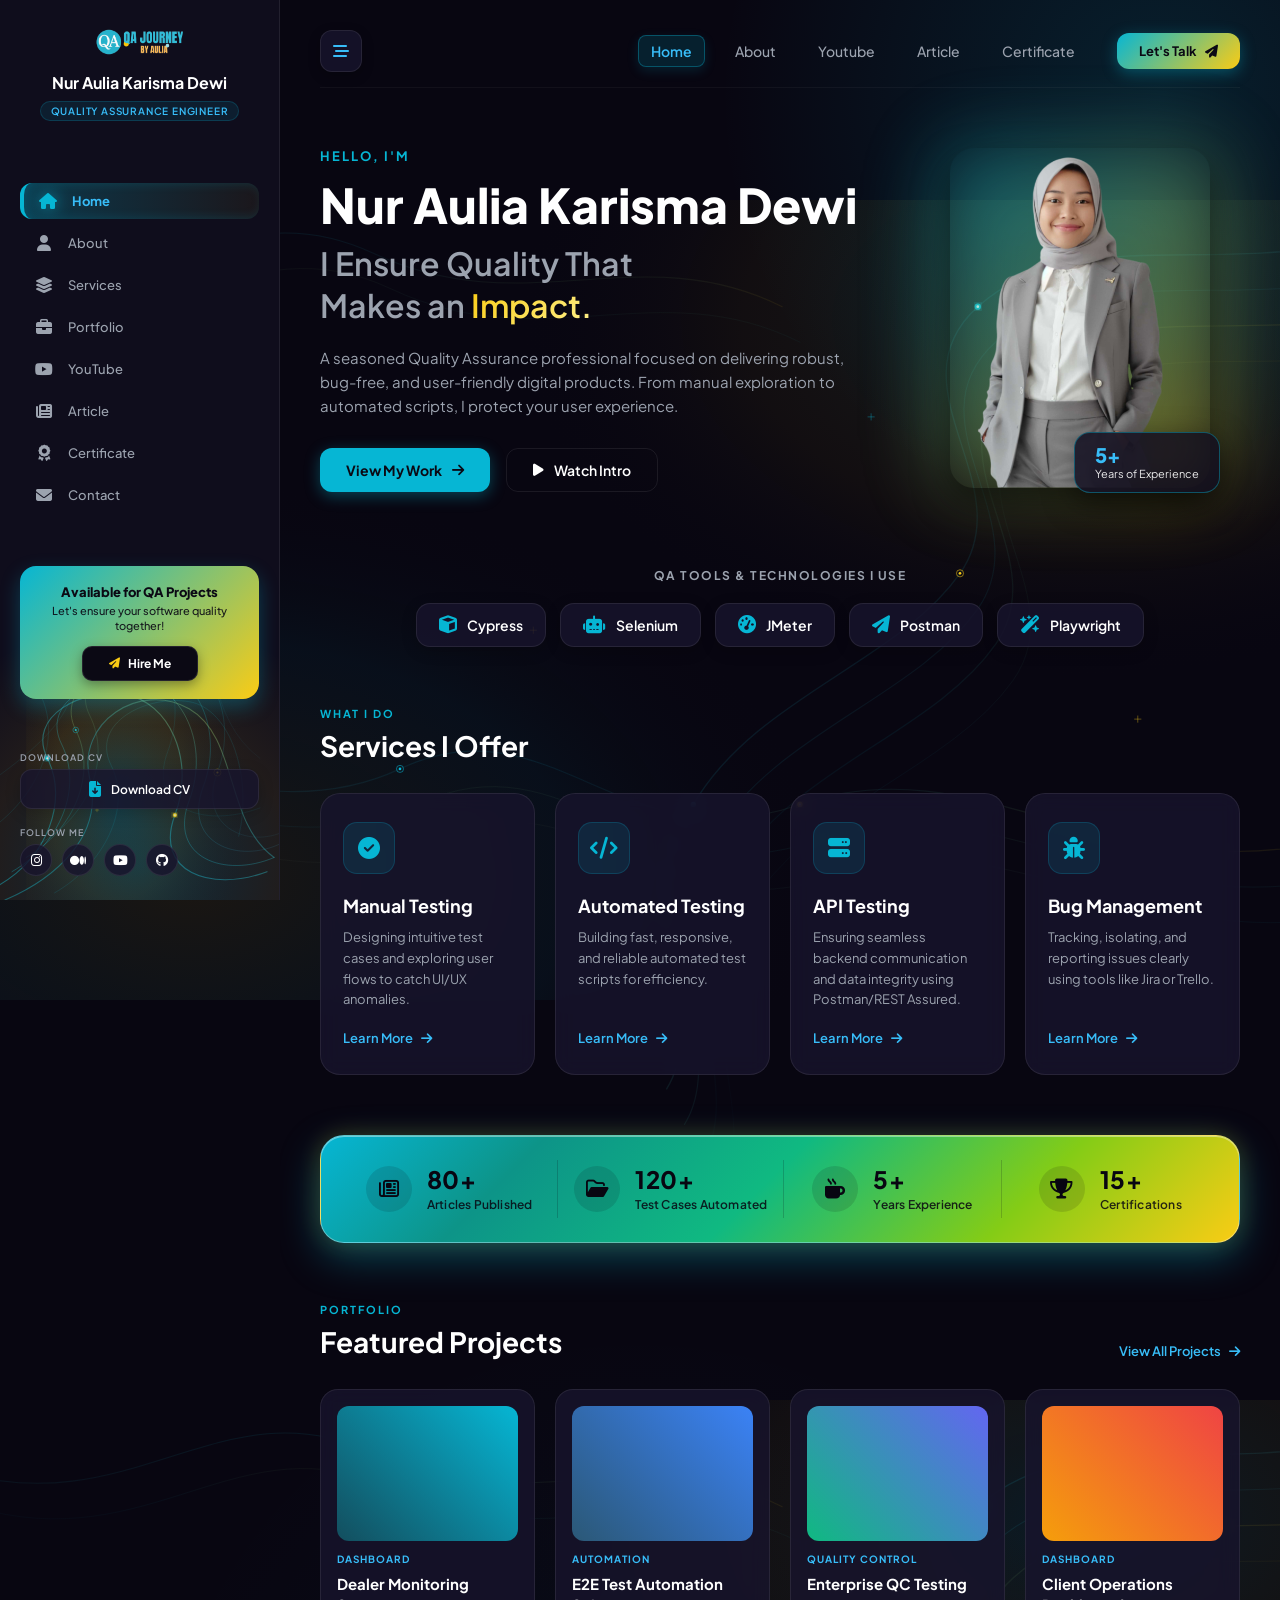
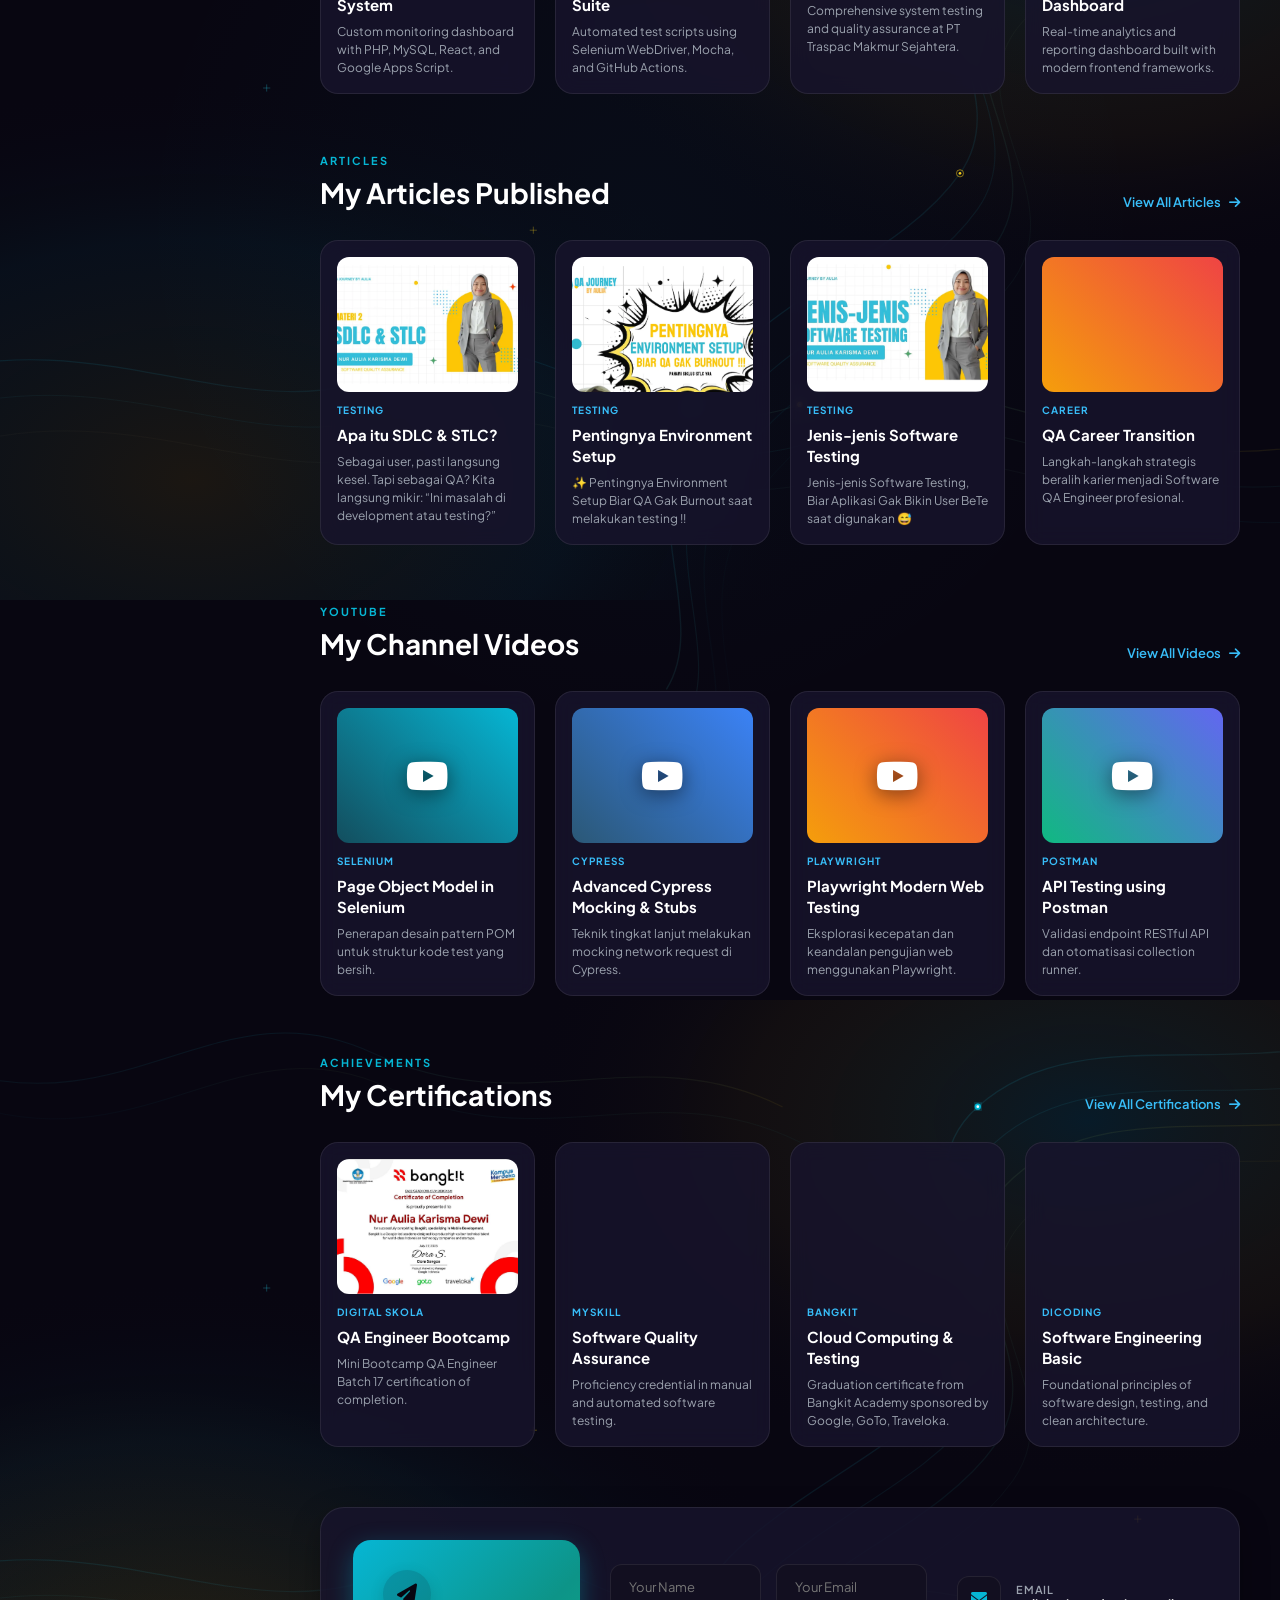
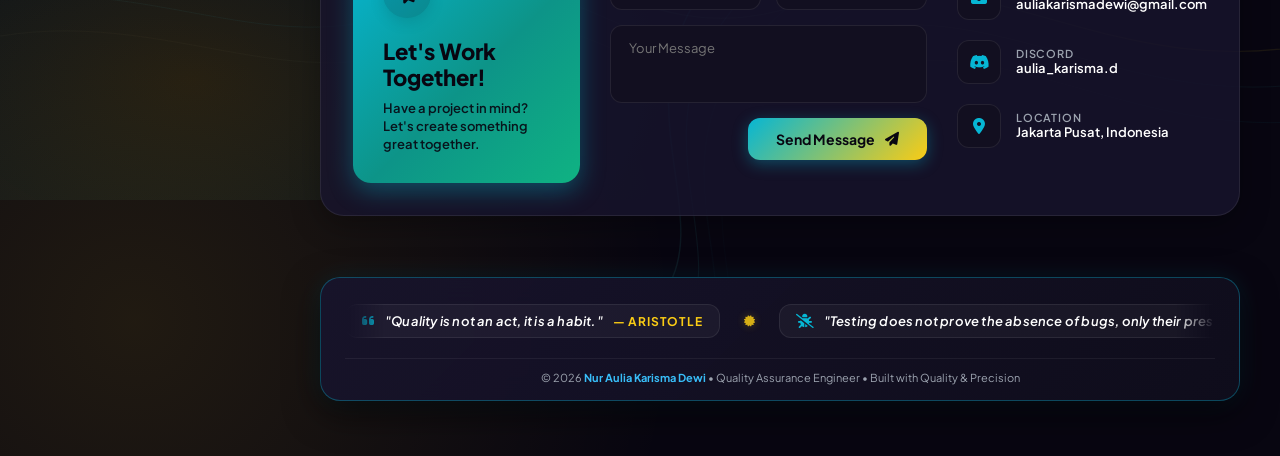
==== index.html @ 59c59038 "Upload file website" ====
<!DOCTYPE html>
<html lang="en">
<head>
    <meta charset="UTF-8">
    <meta name="viewport" content="width=device-width, initial-scale=1.0">
    <title>Nur Aulia Karisma Dewi - Quality Assurance Engineer</title>
    <link rel="stylesheet" href="style.css">
    <!-- FontAwesome untuk ikon -->
    <link rel="stylesheet" href="https://cdnjs.cloudflare.com/ajax/libs/font-awesome/6.4.0/css/all.min.css">
    <!-- Google Fonts -->
    <link href="https://fonts.googleapis.com/css2?family=Plus+Jakarta+Sans:wght@300;400;500;600;700;800&display=swap" rel="stylesheet">
</head>
<body>

    <div class="portfolio-container">
        <!-- SIDEBAR BACKDROP OVERLAY FOR MOBILE -->
        <div class="sidebar-overlay" id="sidebarOverlay"></div>

        <!-- SIDEBAR -->
        <aside class="sidebar" id="sidebar">
            <button class="sidebar-close-btn" aria-label="Close Sidebar" title="Close Sidebar">
                <i class="fa-solid fa-xmark"></i>
            </button>

            <div class="logo-area">
                <img src="Asset_img_Thubnile/QA Journey.png" alt="Logo" class="logo-img">
                <div class="logo-text">
                    <h3>Nur Aulia Karisma Dewi</h3>
                    <span>Quality Assurance Engineer</span>
                </div>
            </div>

            <!-- SIDEBAR NAV LINKS -->
            <ul class="nav-links">
                <li class="active"><a href="index.html" data-tooltip="Home"><i class="fa-solid fa-house"></i> Home</a></li>
                <li><a href="Modul/about.html" data-tooltip="About"><i class="fa-solid fa-user"></i> About</a></li>
                <li><a href="#services" data-tooltip="Services"><i class="fa-solid fa-layer-group"></i> Services</a></li>
                <li><a href="Modul/portfolio.html" data-tooltip="Portfolio"><i class="fa-solid fa-briefcase"></i> Portfolio</a></li>
                <li><a href="Modul/youtube.html" data-tooltip="YouTube"><i class="fa-brands fa-youtube"></i> YouTube</a></li>
                <li><a href="Modul/article.html" data-tooltip="Article"><i class="fa-solid fa-newspaper"></i> Article</a></li>
                <li><a href="Modul/certificate.html" data-tooltip="Certificate"><i class="fa-solid fa-award"></i> Certificate</a></li>
                <li><a href="#contact" data-tooltip="Contact"><i class="fa-solid fa-envelope"></i> Contact</a></li>
            </ul>

            <div class="freelance-card">
                <p>Available for QA Projects</p>
                <small>Let's ensure your software quality together!</small>
                <a href="#contact" class="btn-hire"><i class="fa-solid fa-paper-plane"></i> Hire Me</a>
            </div>

            <div class="sidebar-footer">
                <p class="download-label">DOWNLOAD CV</p>
                <a href="certification/sertif.png" class="btn-download" download data-tooltip="Download CV">
                    <i class="fa-solid fa-file-arrow-down"></i> Download CV
                </a>
                
                <p class="follow-label">FOLLOW ME</p>
                <div class="social-icons">
                    <a href="https://www.instagram.com/nurauliakarisma?igsi=NmxudG5hdjR0bzlm" target="_blank" title="Instagram"><i class="fa-brands fa-instagram"></i></a>
                    <a href="https://medium.com/@nurauliakarismadewi" target="_blank" title="Medium"><i class="fa-brands fa-medium"></i></a>
                    <a href="https://www.youtube.com/@nurauliakarismadewi" target="_blank" title="YouTube"><i class="fa-brands fa-youtube"></i></a>
                    <a href="https://github.com/nurauliakarisma" target="_blank" title="GitHub"><i class="fa-brands fa-github"></i></a>
                </div>
            </div>
        </aside>

        <!-- MAIN CONTENT -->
        <main class="main-content">
            <!-- Top Navbar -->
            <header class="top-nav">
                <div class="top-nav-left">
                    <button id="sidebarToggle" class="sidebar-toggle-btn" aria-label="Toggle Sidebar" title="Toggle Sidebar">
                        <i class="fa-solid fa-bars-staggered"></i>
                    </button>
                </div>
                <div class="top-nav-right">
                    <nav>
                        <a href="index.html" class="active">Home</a>
                        <a href="Modul/about.html">About</a>
                        <a href="Modul/youtube.html">Youtube</a>
                        <a href="Modul/article.html">Article</a>
                        <a href="Modul/certificate.html">Certificate</a>
                    </nav>
                    <a href="#contact" class="btn-lets-talk">Let's Talk <i class="fa-solid fa-paper-plane"></i></a>
                </div>
            </header>

            <!-- Hero Section -->
            <section class="hero-section">
                <div class="hero-text">
                    <span class="greeting">HELLO, I'M</span>
                    <h1>Nur Aulia Karisma Dewi</h1>
                    <h2>I Ensure Quality That<br>Makes an <span>Impact.</span></h2>
                    <p>A seasoned Quality Assurance professional focused on delivering robust, bug-free, and user-friendly digital products. From manual exploration to automated scripts, I protect your user experience.</p>
                    <div class="hero-buttons">
                        <a href="#portfolio-section" class="btn-primary">View My Work <i class="fa-solid fa-arrow-right"></i></a>
                        <a href="Modul/youtube.html" class="btn-secondary"><i class="fa-solid fa-play"></i> Watch Intro</a>
                    </div>
                </div>
                <div class="hero-image-wrapper">
                    <div class="gradient-circle"></div>
                    <img src="Asset_img_Thubnile/Foto Nur Aulia Karisma Dewi Full Body.png" alt="Nur Aulia Karisma Dewi">
                    <div class="experience-badge">
                        <h3>5+</h3>
                        <p>Years of Experience</p>
                    </div>
                </div>
            </section>

            <!-- QA Tools Section -->
            <div class="qa-tools-section reveal">
                <p>QA Tools & Technologies I Use</p>
                <div class="tools-grid">
                    <div class="tool-badge"><i class="fa-solid fa-cube"></i> Cypress</div>
                    <div class="tool-badge"><i class="fa-solid fa-robot"></i> Selenium</div>
                    <div class="tool-badge"><i class="fa-solid fa-gauge-high"></i> JMeter</div>
                    <div class="tool-badge"><i class="fa-solid fa-paper-plane"></i> Postman</div>
                    <div class="tool-badge"><i class="fa-solid fa-wand-magic-sparkles"></i> Playwright</div>
                </div>
            </div>

            <!-- Services Section -->
            <section class="services-section" id="services">
                <div class="section-header reveal">
                    <span class="sub-title">WHAT I DO</span>
                    <h2>Services I Offer</h2>
                </div>
                <div class="services-grid">
                    <div class="service-card reveal">
                        <div class="icon-box"><i class="fa-solid fa-circle-check"></i></div>
                        <h3>Manual Testing</h3>
                        <p>Designing intuitive test cases and exploring user flows to catch UI/UX anomalies.</p>
                        <a href="#contact">Learn More <i class="fa-solid fa-arrow-right"></i></a>
                    </div>
                    <div class="service-card reveal">
                        <div class="icon-box"><i class="fa-solid fa-code"></i></div>
                        <h3>Automated Testing</h3>
                        <p>Building fast, responsive, and reliable automated test scripts for efficiency.</p>
                        <a href="#contact">Learn More <i class="fa-solid fa-arrow-right"></i></a>
                    </div>
                    <div class="service-card reveal">
                        <div class="icon-box"><i class="fa-solid fa-server"></i></div>
                        <h3>API Testing</h3>
                        <p>Ensuring seamless backend communication and data integrity using Postman/REST Assured.</p>
                        <a href="#contact">Learn More <i class="fa-solid fa-arrow-right"></i></a>
                    </div>
                    <div class="service-card reveal">
                        <div class="icon-box"><i class="fa-solid fa-bug"></i></div>
                        <h3>Bug Management</h3>
                        <p>Tracking, isolating, and reporting issues clearly using tools like Jira or Trello.</p>
                        <a href="#contact">Learn More <i class="fa-solid fa-arrow-right"></i></a>
                    </div>
                </div>
            </section>

            <!-- Stats Bar -->
            <div class="stats-bar reveal">
                <div class="stat-item">
                    <i class="fa-regular fa-newspaper"></i>
                    <div class="stat-info">
                        <h3>80+</h3>
                        <p>Articles Published</p>
                    </div>
                </div>
                <div class="stat-item">
                    <i class="fa-regular fa-folder-open"></i>
                    <div class="stat-info">
                        <h3>120+</h3>
                        <p>Test Cases Automated</p>
                    </div>
                </div>
                <div class="stat-item">
                    <i class="fa-solid fa-mug-hot"></i>
                    <div class="stat-info">
                        <h3>5+</h3>
                        <p>Years Experience</p>
                    </div>
                </div>
                <div class="stat-item">
                    <i class="fa-solid fa-trophy"></i>
                    <div class="stat-info">
                        <h3>15+</h3>
                        <p>Certifications</p>
                    </div>
                </div>
            </div>

            <!-- CONTENT SECTIONS (Portfolio, Articles, YouTube, Certifications) -->
            <div class="content-sections">
                
                <!-- 1. My Portfolio -->
                <section class="projects-section" id="portfolio-section">
                    <div class="section-header space-between reveal">
                        <div>
                            <span class="sub-title">PORTFOLIO</span>
                            <h2>Featured Projects</h2>
                        </div>
                        <a href="Modul/portfolio.html" class="view-all">View All Projects <i class="fa-solid fa-arrow-right"></i></a>
                    </div>
                    <div class="projects-grid" id="homeProjectsGrid">
                        <!-- Populated dynamically by portofolio-data.js -->
                    </div>
                </section>

                <!-- 2. My Articles -->
                <section class="projects-section" style="margin-top: 50px;">
                    <div class="section-header space-between reveal">
                        <div>
                            <span class="sub-title">ARTICLES</span>
                            <h2>My Articles Published</h2>
                        </div>
                        <a href="Modul/article.html" class="view-all">View All Articles <i class="fa-solid fa-arrow-right"></i></a>
                    </div>
                    <div class="projects-grid" id="homeArticlesGrid">
                        <!-- Populated dynamically by articles-data.js -->
                    </div>
                </section>

                <!-- 3. My YouTube Channel -->
                <section class="projects-section" style="margin-top: 50px;">
                    <div class="section-header space-between reveal">
                        <div>
                            <span class="sub-title">YOUTUBE</span>
                            <h2>My Channel Videos</h2>
                        </div>
                        <a href="Modul/youtube.html" class="view-all">View All Videos <i class="fa-solid fa-arrow-right"></i></a>
                    </div>
                    <div class="projects-grid" id="homeVideosGrid">
                        <!-- Populated dynamically by youtube-data.js -->
                    </div>
                </section>

                <!-- 4. My Certifications -->
                <section class="projects-section" style="margin-top: 50px; margin-bottom: 50px;">
                    <div class="section-header space-between reveal">
                        <div>
                            <span class="sub-title">ACHIEVEMENTS</span>
                            <h2>My Certifications</h2>
                        </div>
                        <a href="Modul/certificate.html" class="view-all">View All Certifications <i class="fa-solid fa-arrow-right"></i></a>
                    </div>
                    <div class="projects-grid" id="homeCertGrid">
                        <!-- Populated dynamically by certificates-data.js -->
                    </div>
                </section>

                <!-- MODAL POPUP PREVIEW SERTIFIKAT (LIGHTBOX SLIDER) -->
                <div id="certModal" class="cert-modal">
                    <!-- Close Button (Top-Right Screen Corner) -->
                    <button class="cert-close-btn" id="certCloseBtn" aria-label="Close modal">
                        <i class="fa-solid fa-xmark"></i>
                    </button>
                    
                    <!-- Left Navigation Arrow -->
                    <button class="cert-nav-arrow prev" id="certPrevBtn" aria-label="Previous Certificate Image">
                        <i class="fa-solid fa-chevron-left"></i>
                    </button>

                    <!-- Center Image Container -->
                    <div class="cert-img-wrapper">
                        <img class="cert-modal-img" id="modalImg" alt="Certificate Preview" src="">
                    </div>

                    <!-- Right Navigation Arrow -->
                    <button class="cert-nav-arrow next" id="certNextBtn" aria-label="Next Certificate Image">
                        <i class="fa-solid fa-chevron-right"></i>
                    </button>

                    <!-- Bottom Page Indicator -->
                    <div class="cert-page-indicator" id="certPageIndicator">
                        <span id="certCurrentPage">1</span> / <span id="certTotalPages">2</span>
                    </div>
                </div>

                <!-- Footer / Contact Section -->
                <footer class="footer-section reveal" id="contact">
                    <div class="footer-card">
                        <!-- Left Box: Banner -->
                        <div class="footer-left">
                            <div class="footer-icon"><i class="fa-solid fa-paper-plane"></i></div>
                            <h3>Let's Work Together!</h3>
                            <p>Have a project in mind?<br>Let's create something great together.</p>
                        </div>

                        <!-- Middle Box: Form Input -->
                        <div class="footer-middle">
                            <form action="https://formspree.io/f/mgawqggy" method="POST" target="_blank">
                                <div class="form-row">
                                    <input type="text" name="name" placeholder="Your Name" required>
                                    <input type="email" name="email" placeholder="Your Email" required>
                                </div>
                                <div class="form-row">
                                    <textarea name="message" placeholder="Your Message" rows="3" required></textarea>
                                </div>
                                <button type="submit" class="btn-send">Send Message <i class="fa-solid fa-paper-plane"></i></button>
                            </form>
                        </div>

                        <!-- Right Box: Contact Info -->
                        <div class="footer-right">
                            <div class="info-item">
                                <i class="fa-solid fa-envelope"></i>
                                <div>
                                    <span>Email</span>
                                    <p><a href="mailto:auliakarismadewi@gmail.com" style="color: inherit; text-decoration: none;">auliakarismadewi@gmail.com</a></p>
                                </div>
                            </div>
                            <div class="info-item">
                                <i class="fa-brands fa-discord"></i>
                                <div>
                                    <span>Discord</span>
                                    <p>aulia_karisma.d</p>
                                </div>
                            </div>
                            <div class="info-item">
                                <i class="fa-solid fa-location-dot"></i>
                                <div>
                                    <span>Location</span>
                                    <p>Jakarta Pusat, Indonesia</p>
                                </div>
                            </div>
                        </div>
                    </div>
                </footer>

                <!-- RUNNING QA QUOTES MARQUEE FOOTER -->
                <footer class="qa-marquee-footer reveal">
                    <div class="marquee-wrapper">
                        <div class="marquee-track">
                            <div class="marquee-item">
                                <i class="fa-solid fa-quote-left marquee-icon"></i>
                                <span class="marquee-quote">"Quality is not an act, it is a habit."</span>
                                <span class="marquee-author">— Aristotle</span>
                            </div>
                            <div class="marquee-separator"><i class="fa-solid fa-certificate"></i></div>
                            <div class="marquee-item">
                                <i class="fa-solid fa-bug-slash marquee-icon"></i>
                                <span class="marquee-quote">"Testing does not prove the absence of bugs, only their presence."</span>
                                <span class="marquee-author">— Edsger W. Dijkstra</span>
                            </div>
                            <div class="marquee-separator"><i class="fa-solid fa-bolt"></i></div>
                            <div class="marquee-item">
                                <i class="fa-solid fa-wand-magic-sparkles marquee-icon"></i>
                                <span class="marquee-quote">"Quality is never an accident; it is always the result of intelligent effort."</span>
                                <span class="marquee-author">— John Ruskin</span>
                            </div>
                            <div class="marquee-separator"><i class="fa-solid fa-shield-halved"></i></div>
                            <div class="marquee-item">
                                <i class="fa-solid fa-robot marquee-icon"></i>
                                <span class="marquee-quote">"Automate the predictable, explore the exceptional."</span>
                                <span class="marquee-author">— QA Philosophy</span>
                            </div>
                            <div class="marquee-separator"><i class="fa-solid fa-certificate"></i></div>
                            <div class="marquee-item">
                                <i class="fa-solid fa-bullseye marquee-icon"></i>
                                <span class="marquee-quote">"Test early, test often, deliver with rock-solid confidence."</span>
                                <span class="marquee-author">— Quality Engineering</span>
                            </div>
                            <div class="marquee-separator"><i class="fa-solid fa-bolt"></i></div>
                            
                            <!-- Duplicate Items for Seamless Infinite Loop -->
                            <div class="marquee-item">
                                <i class="fa-solid fa-quote-left marquee-icon"></i>
                                <span class="marquee-quote">"Quality is not an act, it is a habit."</span>
                                <span class="marquee-author">— Aristotle</span>
                            </div>
                            <div class="marquee-separator"><i class="fa-solid fa-certificate"></i></div>
                            <div class="marquee-item">
                                <i class="fa-solid fa-bug-slash marquee-icon"></i>
                                <span class="marquee-quote">"Testing does not prove the absence of bugs, only their presence."</span>
                                <span class="marquee-author">— Edsger W. Dijkstra</span>
                            </div>
                            <div class="marquee-separator"><i class="fa-solid fa-bolt"></i></div>
                            <div class="marquee-item">
                                <i class="fa-solid fa-wand-magic-sparkles marquee-icon"></i>
                                <span class="marquee-quote">"Quality is never an accident; it is always the result of intelligent effort."</span>
                                <span class="marquee-author">— John Ruskin</span>
                            </div>
                            <div class="marquee-separator"><i class="fa-solid fa-shield-halved"></i></div>
                            <div class="marquee-item">
                                <i class="fa-solid fa-robot marquee-icon"></i>
                                <span class="marquee-quote">"Automate the predictable, explore the exceptional."</span>
                                <span class="marquee-author">— QA Philosophy</span>
                            </div>
                            <div class="marquee-separator"><i class="fa-solid fa-certificate"></i></div>
                            <div class="marquee-item">
                                <i class="fa-solid fa-bullseye marquee-icon"></i>
                                <span class="marquee-quote">"Test early, test often, deliver with rock-solid confidence."</span>
                                <span class="marquee-author">— Quality Engineering</span>
                            </div>
                            <div class="marquee-separator"><i class="fa-solid fa-bolt"></i></div>
                        </div>
                    </div>

                    <div class="footer-bottom-bar">
                        <p>© 2026 <strong>Nur Aulia Karisma Dewi</strong> • Quality Assurance Engineer • Built with Quality & Precision</p>
                    </div>
                </footer>
            </div>
        </main>
    </div>

    <!-- DYNAMIC PROJECT DETAIL MODAL (EXECUTIVE & FORMAL) -->
    <div id="projectDetailModal" class="modal-overlay" onclick="outsideClose(event, 'projectDetailModal')">
        <div class="modal-container project-detail-modal-container">
            <!-- Header -->
            <div class="project-modal-header">
                <div class="modal-header-info">
                    <span id="modalProjectTag" class="modal-badge-tag">Dashboard</span>
                    <h3 id="modalProjectTitle">Detail Proyek</h3>
                </div>
                <button class="modal-close" onclick="closeModal('projectDetailModal')" aria-label="Tutup">
                    <i class="fa-solid fa-xmark"></i>
                </button>
            </div>
            
            <!-- Modal Body (Formal Two-Column Grid & Preview Banner) -->
            <div class="project-modal-body">
                <!-- Preview Visual Banner -->
                <div id="modalProjectBanner" class="project-banner-preview bg-a1">
                    <div class="banner-overlay">
                        <div class="banner-badge">
                            <i class="fa-solid fa-shield-check"></i> QA Verified Project
                        </div>
                    </div>
                </div>

                <!-- Headline Info -->
                <div class="project-headline">
                    <h2 id="modalProjectName" class="project-formal-title">Dealer & Client Monitoring Dashboard</h2>
                </div>

                <!-- Structured Grid Details -->
                <div class="project-info-grid">
                    <!-- Left: Description & Tech Stack -->
                    <div class="project-main-col">
                        <div class="info-section">
                            <h4 class="section-label"><i class="fa-solid fa-align-left"></i> Ringkasan & Ruang Lingkup Proyek</h4>
                            <p id="modalProjectDesc" class="formal-desc-text"></p>
                        </div>

                        <div class="info-section">
                            <h4 class="section-label"><i class="fa-solid fa-code"></i> Teknologi & Tools Terintegrasi</h4>
                            <div class="modal-tech-badges" id="modalProjectTech"></div>
                        </div>
                    </div>

                    <!-- Right: Metadata Specs Box -->
                    <div class="project-side-col">
                        <div class="formal-specs-card">
                            <h4 class="specs-heading"><i class="fa-solid fa-list-check"></i> Spesifikasi Proyek</h4>
                            
                            <div class="spec-row">
                                <span class="spec-name"><i class="fa-solid fa-user-gear"></i> Peran / Role</span>
                                <strong id="modalProjectRole" class="spec-val">-</strong>
                            </div>

                            <div class="spec-row">
                                <span class="spec-name"><i class="fa-regular fa-calendar-check"></i> Durasi Waktu</span>
                                <strong id="modalProjectDuration" class="spec-val">-</strong>
                            </div>

                            <div class="spec-row">
                                <span class="spec-name"><i class="fa-solid fa-layer-group"></i> Kategori</span>
                                <strong id="modalProjectCategory" class="spec-val">-</strong>
                            </div>

                            <div class="spec-row">
                                <span class="spec-name"><i class="fa-solid fa-circle-check"></i> Status Rilis</span>
                                <span class="status-verified-pill"><i class="fa-solid fa-check"></i> Terverifikasi QA</span>
                            </div>
                        </div>
                    </div>
                </div>
            </div>

            <!-- Footer Actions -->
            <div class="project-modal-footer">
                <span class="footer-note"><i class="fa-solid fa-circle-info"></i> Seluruh modul dan spesifikasi diuji dengan standar kualitas QA profesional.</span>
                <button class="btn-formal-close" onclick="closeModal('projectDetailModal')">
                    Tutup Detail <i class="fa-solid fa-check"></i>
                </button>
            </div>
        </div>
    </div>

    <!-- DATA SCRIPTS -->
    <script src="Data/portofolio-data.js"></script>
    <script src="Data/articles-data.js"></script>
    <script src="Data/youtube-data.js"></script>
    <script src="Data/certificates-data.js"></script>
    <!-- GLOBAL MAIN SCRIPT -->
    <script src="main.js"></script>
</body>
</html>
---- style.css ----
/* ==========================================================
   RESET & VARIABLES (Tema Biru Tosca & Kuning - Sesuai Logo)
   ========================================================== */
* {
    margin: 0;
    padding: 0;
    box-sizing: border-box;
    font-family: 'Plus Jakarta Sans', sans-serif;
}

:root {
    --bg-main: #080611;
    --bg-sidebar: #0F0D1C;
    --bg-card: rgba(24, 20, 44, 0.82);
    --bg-card-hover: rgba(34, 28, 61, 0.92);
    
    /* Warna Utama: Biru Cyan / Tosca & Kuning (Menyesuaikan Logo) */
    --cyan-primary: #06B6D4;
    --cyan-light: #38BDF8;
    --cyan-glow: rgba(6, 182, 212, 0.35);
    --accent-yellow: #FACC15;
    --yellow-glow: rgba(250, 204, 21, 0.3);
    
    --text-main: #FFFFFF;
    --text-muted: #9CA3AF;
    --border-color: rgba(255, 255, 255, 0.08);

    /* Sidebar dimension variables */
    --sidebar-width: 280px;
    --sidebar-collapsed-width: 80px;
    --transition-smooth: 0.35s cubic-bezier(0.4, 0, 0.2, 1);
}

html {
    scroll-behavior: smooth;
}

body {
    background-color: var(--bg-main);
    color: var(--text-main);
    overflow-x: hidden;
    min-height: 100vh;
    background-image: 
        radial-gradient(circle at 85% 12%, rgba(6, 182, 212, 0.15) 0%, transparent 45%),
        radial-gradient(circle at 15% 85%, rgba(250, 204, 21, 0.10) 0%, transparent 50%),
        radial-gradient(circle at 50% 50%, rgba(6, 182, 212, 0.04) 0%, transparent 60%),
        url('Asset_img_Thubnile/bg-topography.svg');
    background-repeat: no-repeat, no-repeat, no-repeat, repeat-y;
    background-position: top right, bottom left, center center, center top;
    background-size: 800px 800px, 900px 900px, 1200px 1200px, 100% 1200px;
    background-attachment: scroll;
}

/* ==========================================================
   LAYOUT CONTAINER & SIDEBAR BACKDROP OVERLAY
   ========================================================== */
.portfolio-container {
    display: flex;
    min-height: 100vh;
    position: relative;
    width: 100%;
}

.sidebar-overlay {
    position: fixed;
    top: 0;
    left: 0;
    width: 100vw;
    height: 100vh;
    background: rgba(11, 9, 20, 0.75);
    backdrop-filter: blur(6px);
    -webkit-backdrop-filter: blur(6px);
    z-index: 999;
    opacity: 0;
    visibility: hidden;
    pointer-events: none;
    transition: opacity var(--transition-smooth), visibility var(--transition-smooth);
}

.portfolio-container.mobile-open .sidebar-overlay {
    opacity: 1;
    visibility: visible;
    pointer-events: auto;
}

/* ==========================================================
   SIDEBAR STYLING (Responsive, Collapsible & Icon Mode)
   ========================================================== */
.sidebar {
    width: var(--sidebar-width);
    background-color: var(--bg-sidebar);
    border-right: 1px solid var(--border-color);
    padding: 24px 20px;
    display: flex;
    flex-direction: column;
    justify-content: space-between;
    position: fixed;
    height: 100vh;
    left: 0;
    top: 0;
    overflow-y: auto;
    overflow-x: hidden;
    scrollbar-width: none;
    -ms-overflow-style: none;
    z-index: 1000;
    background-image: 
        radial-gradient(circle at 50% 90%, rgba(6, 182, 212, 0.18) 0%, rgba(250, 204, 21, 0.08) 45%, transparent 75%),
        url('Asset_img_Thubnile/sidebar-waves.svg');
    background-repeat: no-repeat, no-repeat;
    background-position: bottom center, bottom center;
    background-size: 100% 340px, 100% 340px;
    transition: width var(--transition-smooth), padding var(--transition-smooth), transform var(--transition-smooth), box-shadow var(--transition-smooth);
}

.sidebar > * {
    position: relative;
    z-index: 2;
}

.sidebar::-webkit-scrollbar {
    display: none;
}

/* Mobile Close Button inside Sidebar */
.sidebar-close-btn {
    display: none;
    position: absolute;
    top: 18px;
    right: 18px;
    background: rgba(255, 255, 255, 0.06);
    border: 1px solid var(--border-color);
    color: var(--text-muted);
    width: 34px;
    height: 34px;
    border-radius: 50%;
    align-items: center;
    justify-content: center;
    cursor: pointer;
    font-size: 15px;
    transition: all 0.2s ease;
    z-index: 10;
}

.sidebar-close-btn:hover {
    background: var(--cyan-primary);
    color: #0B0914;
    transform: rotate(90deg);
}

/* ==========================================================
   SIDEBAR: LOGO AREA
   ========================================================== */
.sidebar .logo-area {
    display: flex;
    flex-direction: column;
    align-items: center;
    text-align: center;
    gap: 12px;
    margin-bottom: 25px;
    padding: 0 10px;
    transition: margin var(--transition-smooth), gap var(--transition-smooth);
}

.sidebar .logo-img {
    max-width: 90px;
    width: 100%;
    height: auto;
    object-fit: contain;
    display: block;
    margin: 0 auto;
    transition: max-width var(--transition-smooth), transform var(--transition-smooth);
}

.sidebar .logo-img:hover {
    transform: scale(1.05);
}

.sidebar .logo-text {
    text-align: center;
    width: 100%;
    transition: opacity 0.25s ease, max-height 0.3s ease;
    overflow: hidden;
}

.sidebar .logo-text h3 {
    font-size: 16px;
    font-weight: 700;
    color: var(--text-main);
    margin: 0 0 4px 0;
    line-height: 1.35;
    white-space: nowrap;
}

.sidebar .logo-text span {
    display: inline-block;
    font-size: 10px;
    color: var(--cyan-light);
    font-weight: 600;
    letter-spacing: 0.8px;
    text-transform: uppercase;
    background: rgba(6, 182, 212, 0.1);
    padding: 3px 10px;
    border-radius: 12px;
    border: 1px solid rgba(6, 182, 212, 0.2);
    white-space: nowrap;
}

/* ==========================================================
   SIDEBAR: NAVIGATION LINKS & TOOLTIP
   ========================================================== */
.nav-links {
    list-style: none;
    display: flex;
    flex-direction: column;
    padding: 0;
    margin: 0;
    gap: 6px;
}

.nav-links li {
    position: relative;
}

.nav-links li a {
    display: flex;
    align-items: center;
    gap: 14px;
    color: var(--text-muted);
    text-decoration: none;
    padding: 10px 14px;
    border-radius: 12px;
    font-size: 13px;
    font-weight: 500;
    transition: all 0.3s cubic-bezier(0.4, 0, 0.2, 1);
    position: relative;
    white-space: nowrap;
    overflow: hidden;
}

.nav-links li a i {
    font-size: 16px;
    width: 20px;
    text-align: center;
    flex-shrink: 0;
    transition: transform 0.3s ease, color 0.3s ease;
}

.nav-links li a:hover {
    background: rgba(6, 182, 212, 0.12);
    color: var(--text-main);
    transform: translateX(4px);
}

.nav-links li a:hover i {
    color: var(--cyan-light);
    transform: scale(1.15);
}

.nav-links li.active a {
    background: linear-gradient(90deg, rgba(6, 182, 212, 0.25), rgba(250, 204, 21, 0.05));
    color: var(--cyan-light);
    border-left: 4px solid var(--cyan-primary);
    font-weight: 700;
    box-shadow: inset 4px 0 12px rgba(6, 182, 212, 0.2);
}

.nav-links li.active a i {
    color: var(--cyan-primary);
    filter: drop-shadow(0 0 8px rgba(6, 182, 212, 0.7));
}

/* ==========================================================
   SIDEBAR: FREELANCE CARD & CTA
   ========================================================== */
.freelance-card {
    background: linear-gradient(135deg, var(--cyan-primary), var(--accent-yellow));
    border: none;
    padding: 18px 16px;
    border-radius: 16px;
    text-align: center;
    margin: 16px 0;
    box-shadow: 0 8px 20px rgba(6, 182, 212, 0.3);
    transition: transform 0.3s ease, box-shadow 0.3s ease, opacity 0.25s ease;
    display: flex;
    flex-direction: column;
    align-items: center;
}

.freelance-card:hover {
    transform: translateY(-3px);
    box-shadow: 0 12px 25px rgba(6, 182, 212, 0.45);
}

.freelance-card p {
    font-size: 13px;
    font-weight: 800;
    color: #0B0914;
    margin-bottom: 4px;
}

.freelance-card small {
    font-size: 11px;
    color: rgba(11, 9, 20, 0.9);
    display: block;
    margin-bottom: 12px;
    line-height: 1.35;
    font-weight: 500;
}

.btn-hire {
    display: inline-flex;
    align-items: center;
    justify-content: center;
    gap: 8px;
    background-color: #0B0914;
    color: #FFFFFF !important;
    padding: 9px 26px;
    border-radius: 10px;
    text-decoration: none;
    font-size: 12px;
    font-weight: 700;
    box-shadow: 0 4px 12px rgba(0, 0, 0, 0.35);
    transition: all 0.25s cubic-bezier(0.4, 0, 0.2, 1);
    cursor: pointer;
    border: 1px solid rgba(255, 255, 255, 0.1);
}

.btn-hire i {
    font-size: 11px;
    color: var(--accent-yellow);
    transition: transform 0.25s ease;
}

.btn-hire:hover {
    background-color: #1e1938;
    color: var(--cyan-light) !important;
    transform: translateY(-2px) scale(1.03);
    box-shadow: 0 6px 18px rgba(0, 0, 0, 0.5);
}

.btn-hire:hover i {
    transform: translateX(2px) translateY(-1px);
}

/* ==========================================================
   SIDEBAR: FOOTER (CV & SOCIALS)
   ========================================================== */
.sidebar-footer {
    transition: opacity 0.25s ease;
}

.sidebar-footer .download-label, 
.sidebar-footer .follow-label {
    font-size: 9px;
    color: var(--text-muted);
    letter-spacing: 1px;
    margin-bottom: 6px;
    text-transform: uppercase;
    font-weight: 600;
}

.btn-download {
    display: flex;
    align-items: center;
    justify-content: center;
    gap: 10px;
    background-color: var(--bg-card);
    color: var(--text-main);
    border: 1px solid var(--border-color);
    padding: 11px 15px;
    border-radius: 12px;
    text-decoration: none;
    font-size: 12px;
    font-weight: 600;
    margin-bottom: 18px;
    transition: all 0.3s cubic-bezier(0.4, 0, 0.2, 1);
    box-shadow: 0 4px 15px rgba(0, 0, 0, 0.2);
    position: relative;
    white-space: nowrap;
    overflow: hidden;
}

.btn-download i {
    color: var(--cyan-primary);
    font-size: 16px;
    transition: transform 0.3s ease;
}

.btn-download:hover {
    background-color: var(--bg-card-hover);
    border-color: var(--cyan-primary);
    transform: translateY(-2px);
    box-shadow: 0 6px 20px rgba(6, 182, 212, 0.25);
}

.btn-download:hover i {
    transform: translateY(2px);
}

.social-icons {
    display: flex;
    gap: 10px;
}

.social-icons a {
    width: 32px;
    height: 32px;
    background-color: var(--bg-card);
    border: 1px solid var(--border-color);
    display: flex;
    align-items: center;
    justify-content: center;
    border-radius: 50%;
    color: var(--text-main);
    text-decoration: none;
    font-size: 13px;
    transition: all 0.3s cubic-bezier(0.4, 0, 0.2, 1);
}

.social-icons a:hover {
    background-color: var(--cyan-primary);
    color: #0B0914;
    border-color: var(--cyan-primary);
    transform: translateY(-3px) scale(1.1);
    box-shadow: 0 5px 15px var(--cyan-glow);
}

/* ==========================================================
   SIDEBAR COLLAPSED STATE (Desktop Icon-Only Mode)
   ========================================================== */
.portfolio-container.collapsed .sidebar {
    width: var(--sidebar-collapsed-width);
    padding: 20px 10px;
    background-size: 100% 200px, 100% 200px;
}

.portfolio-container.collapsed .sidebar .logo-area {
    margin-bottom: 20px;
    padding: 0;
}

.portfolio-container.collapsed .sidebar .logo-img {
    max-width: 44px;
}

.portfolio-container.collapsed .sidebar .logo-text {
    opacity: 0;
    max-height: 0;
    pointer-events: none;
    margin: 0;
    padding: 0;
}

.portfolio-container.collapsed .nav-links li a {
    justify-content: center;
    padding: 12px 0;
    gap: 0;
    font-size: 0;
    border-radius: 12px;
    transform: none !important;
}

.portfolio-container.collapsed .nav-links li a i {
    font-size: 18px;
    width: auto;
    margin: 0 auto;
}

/* Tooltip on hover when collapsed */
.portfolio-container.collapsed .nav-links li a::after {
    content: attr(data-tooltip);
    position: absolute;
    left: calc(100% + 14px);
    top: 50%;
    transform: translateY(-50%) translateX(-8px);
    background: #1e1938;
    color: var(--text-main);
    padding: 6px 12px;
    border-radius: 8px;
    font-size: 12px;
    font-weight: 600;
    white-space: nowrap;
    border: 1px solid rgba(6, 182, 212, 0.4);
    box-shadow: 0 8px 20px rgba(0, 0, 0, 0.6);
    opacity: 0;
    visibility: hidden;
    pointer-events: none;
    transition: opacity 0.2s ease, transform 0.2s ease, visibility 0.2s ease;
    z-index: 2000;
}

.portfolio-container.collapsed .nav-links li a:hover::after {
    opacity: 1;
    visibility: visible;
    transform: translateY(-50%) translateX(0);
}

.portfolio-container.collapsed .freelance-card {
    display: none;
}

.portfolio-container.collapsed .sidebar-footer .download-label,
.portfolio-container.collapsed .sidebar-footer .follow-label {
    display: none;
}

.portfolio-container.collapsed .btn-download {
    padding: 12px 0;
    font-size: 0;
    justify-content: center;
    gap: 0;
}

.portfolio-container.collapsed .btn-download i {
    font-size: 18px;
    margin: 0;
}

.portfolio-container.collapsed .btn-download::after {
    content: "Download CV";
    position: absolute;
    left: calc(100% + 14px);
    top: 50%;
    transform: translateY(-50%) translateX(-8px);
    background: #1e1938;
    color: var(--text-main);
    padding: 6px 12px;
    border-radius: 8px;
    font-size: 12px;
    font-weight: 600;
    white-space: nowrap;
    border: 1px solid rgba(6, 182, 212, 0.4);
    box-shadow: 0 8px 20px rgba(0, 0, 0, 0.6);
    opacity: 0;
    visibility: hidden;
    pointer-events: none;
    transition: opacity 0.2s ease, transform 0.2s ease, visibility 0.2s ease;
    z-index: 2000;
}

.portfolio-container.collapsed .btn-download:hover::after {
    opacity: 1;
    visibility: visible;
    transform: translateY(-50%) translateX(0);
}

.portfolio-container.collapsed .social-icons {
    flex-direction: column;
    align-items: center;
    gap: 8px;
}

/* ==========================================================
   MAIN CONTENT AREA & COLLAPSED MARGIN
   ========================================================== */
.main-content {
    margin-left: var(--sidebar-width);
    flex-grow: 1;
    padding: 30px 40px;
    min-height: 100vh;
    width: calc(100% - var(--sidebar-width));
    max-width: 100%;
    box-sizing: border-box;
    overflow-x: hidden;
    transition: margin-left var(--transition-smooth), padding var(--transition-smooth);
}

.portfolio-container.collapsed .main-content {
    margin-left: var(--sidebar-collapsed-width);
    width: calc(100% - var(--sidebar-collapsed-width));
}

/* ==========================================================
   TOP NAVBAR & SIDEBAR TOGGLE BUTTON
   ========================================================== */
.top-nav {
    display: flex;
    justify-content: space-between;
    align-items: center;
    gap: 20px;
    margin-bottom: 40px;
    padding-bottom: 15px;
    border-bottom: 1px solid rgba(255, 255, 255, 0.04);
}

.top-nav-left {
    display: flex;
    align-items: center;
    gap: 15px;
}

.sidebar-toggle-btn {
    background-color: var(--bg-card);
    border: 1px solid var(--border-color);
    color: var(--cyan-light);
    width: 42px;
    height: 42px;
    border-radius: 12px;
    display: flex;
    align-items: center;
    justify-content: center;
    font-size: 16px;
    cursor: pointer;
    transition: all 0.3s cubic-bezier(0.4, 0, 0.2, 1);
    box-shadow: 0 4px 12px rgba(0, 0, 0, 0.25);
    flex-shrink: 0;
}

.sidebar-toggle-btn:hover {
    background-color: var(--cyan-primary);
    color: #0B0914;
    border-color: var(--cyan-primary);
    transform: scale(1.06);
    box-shadow: 0 6px 18px var(--cyan-glow);
}

.sidebar-toggle-btn:active {
    transform: scale(0.95);
}

.top-nav-right {
    display: flex;
    align-items: center;
    gap: 30px;
}

.top-nav nav {
    display: flex;
    align-items: center;
    gap: 18px;
    flex-wrap: wrap;
}

.top-nav nav a {
    color: var(--text-muted);
    text-decoration: none;
    font-size: 14px;
    font-weight: 500;
    padding: 6px 12px;
    border-radius: 8px;
    transition: all 0.3s ease;
}

.top-nav nav a:hover {
    color: var(--text-main);
    background: rgba(255, 255, 255, 0.05);
}

.top-nav nav a.active {
    background: rgba(6, 182, 212, 0.15);
    color: var(--cyan-light);
    border: 1px solid rgba(6, 182, 212, 0.35);
    font-weight: 600;
    box-shadow: 0 4px 12px rgba(6, 182, 212, 0.15);
}

.btn-lets-talk {
    background: linear-gradient(135deg, var(--cyan-primary), var(--accent-yellow));
    color: #0B0914;
    padding: 10px 22px;
    border-radius: 12px;
    text-decoration: none;
    font-size: 13px;
    font-weight: 700;
    box-shadow: 0 4px 15px var(--cyan-glow);
    transition: all 0.3s cubic-bezier(0.4, 0, 0.2, 1);
    white-space: nowrap;
    display: inline-flex;
    align-items: center;
    gap: 8px;
}

.btn-lets-talk:hover {
    transform: translateY(-3px);
    box-shadow: 0 8px 24px rgba(6, 182, 212, 0.6);
}

.btn-lets-talk:active {
    transform: scale(0.96);
}

/* ==========================================================
   HERO SECTION & FLOATING ELEMENTS
   ========================================================== */
.hero-section {
    display: flex;
    justify-content: space-between;
    align-items: center;
    gap: 40px;
    margin-bottom: 60px;
    opacity: 1 !important;
}

.hero-text {
    flex: 1;
    max-width: 600px;
    animation: fadeInUp 0.8s cubic-bezier(0.16, 1, 0.3, 1) forwards;
}

.hero-text .greeting {
    font-size: 13px;
    letter-spacing: 2px;
    color: var(--cyan-primary);
    font-weight: 700;
    margin-bottom: 12px;
    display: inline-block;
    text-transform: uppercase;
}

.hero-text h1 {
    font-size: clamp(32px, 4vw, 48px);
    font-weight: 800;
    margin-bottom: 10px;
    line-height: 1.2;
}

.hero-text h2 {
    font-size: clamp(22px, 3vw, 32px);
    font-weight: 600;
    color: var(--text-muted);
    margin-bottom: 20px;
    line-height: 1.3;
}

.hero-text h2 span {
    color: var(--accent-yellow);
    background: linear-gradient(135deg, var(--accent-yellow), #fef08a);
    -webkit-background-clip: text;
    background-clip: text;
    -webkit-text-fill-color: transparent;
}

.hero-text p {
    color: var(--text-muted);
    font-size: 15px;
    margin-bottom: 30px;
    line-height: 1.6;
}

.hero-buttons {
    display: flex;
    gap: 16px;
    flex-wrap: wrap;
}

.btn-primary {
    background-color: var(--cyan-primary);
    color: #0B0914;
    padding: 12px 26px;
    border-radius: 12px;
    text-decoration: none;
    font-weight: 700;
    font-size: 14px;
    display: inline-flex;
    align-items: center;
    gap: 10px;
    transition: all 0.3s cubic-bezier(0.4, 0, 0.2, 1);
    box-shadow: 0 4px 15px var(--cyan-glow);
}

.btn-primary:hover {
    background-color: var(--cyan-light);
    transform: translateY(-3px);
    box-shadow: 0 8px 22px rgba(6, 182, 212, 0.5);
}

.btn-primary:active {
    transform: scale(0.96);
}

.btn-secondary {
    background-color: transparent;
    color: var(--text-main);
    padding: 12px 26px;
    border-radius: 12px;
    border: 1px solid var(--border-color);
    text-decoration: none;
    font-weight: 600;
    font-size: 14px;
    display: inline-flex;
    align-items: center;
    gap: 10px;
    transition: all 0.3s ease;
}

.btn-secondary:hover {
    background-color: rgba(255, 255, 255, 0.06);
    border-color: var(--cyan-primary);
    transform: translateY(-3px);
}

.btn-secondary:active {
    transform: scale(0.96);
}

.hero-image-wrapper {
    position: relative;
    width: 320px;
    height: 380px;
    display: flex;
    align-items: center;
    justify-content: center;
    flex-shrink: 0;
    animation: fadeIn 0.9s cubic-bezier(0.16, 1, 0.3, 1) 0.15s both;
}

.hero-image-wrapper img {
    position: relative;
    width: 260px;
    height: 340px;
    object-fit: cover;
    border-radius: 24px;
    z-index: 2;
    box-shadow: 0 15px 35px rgba(0, 0, 0, 0.6);
    transition: transform 0.5s ease;
}

.hero-image-wrapper:hover img {
    transform: scale(1.03);
}

.gradient-circle {
    position: absolute;
    width: 280px;
    height: 340px;
    background: linear-gradient(135deg, var(--cyan-primary), var(--accent-yellow));
    border-radius: 30px;
    filter: blur(40px);
    opacity: 0.45;
    animation: pulse 4s infinite alternate ease-in-out;
}

.experience-badge {
    position: absolute;
    bottom: 15px;
    right: 20px;
    backdrop-filter: blur(20px);
    -webkit-backdrop-filter: blur(20px);
    background: rgba(18, 15, 32, 0.85);
    border: 1px solid rgba(6, 182, 212, 0.4);
    padding: 12px 20px;
    border-radius: 16px;
    z-index: 3;
    box-shadow: 0 10px 30px rgba(0, 0, 0, 0.5);
    animation: float 4s ease-in-out infinite;
}

.experience-badge h3 {
    font-size: 20px;
    color: var(--cyan-light);
    font-weight: 800;
    line-height: 1;
    margin-bottom: 2px;
}

.experience-badge p {
    font-size: 11px;
    color: var(--text-main);
    opacity: 0.9;
    white-space: nowrap;
    margin: 0;
}

/* ==========================================================
   QA TOOLS SECTION
   ========================================================== */
.qa-tools-section {
    text-align: center;
    margin-bottom: 60px;
}

.qa-tools-section p {
    font-size: 12px;
    color: var(--text-muted);
    margin-bottom: 20px;
    letter-spacing: 1.5px;
    text-transform: uppercase;
    font-weight: 700;
}

.tools-grid {
    display: flex;
    justify-content: center;
    flex-wrap: wrap;
    gap: 14px;
}

.tool-badge {
    background-color: var(--bg-card);
    border: 1px solid var(--border-color);
    padding: 12px 22px;
    border-radius: 14px;
    color: var(--text-main);
    font-size: 14px;
    font-weight: 600;
    display: flex;
    align-items: center;
    gap: 10px;
    box-shadow: 0 4px 15px rgba(0, 0, 0, 0.2);
    cursor: default;
    transition: transform 0.3s ease, border-color 0.3s ease, background-color 0.3s ease, box-shadow 0.3s ease;
}

.tool-badge i {
    color: var(--cyan-primary);
    font-size: 18px;
    transition: transform 0.3s ease;
}

.tool-badge:hover {
    transform: translateY(-5px);
    border-color: var(--cyan-primary);
    background-color: var(--bg-card-hover);
    box-shadow: 0 8px 25px var(--cyan-glow);
}

.tool-badge:hover i {
    transform: scale(1.2) rotate(6deg);
}

/* ==========================================================
   SERVICES SECTION
   ========================================================== */
.services-section {
    margin-bottom: 60px;
}

.section-header {
    margin-bottom: 30px;
}

.section-header.space-between {
    display: flex;
    justify-content: space-between;
    align-items: flex-end;
    flex-wrap: wrap;
    gap: 15px;
}

.sub-title {
    font-size: 11px;
    color: var(--cyan-primary);
    font-weight: 700;
    letter-spacing: 2px;
    display: block;
    margin-bottom: 8px;
    text-transform: uppercase;
}

.section-header h2 {
    font-size: clamp(22px, 2.5vw, 28px);
    font-weight: 700;
}

.services-grid {
    display: grid;
    grid-template-columns: repeat(4, 1fr);
    gap: 20px;
}

.service-card {
    background-color: var(--bg-card);
    backdrop-filter: blur(10px);
    -webkit-backdrop-filter: blur(10px);
    border: 1px solid var(--border-color);
    padding: 28px 22px;
    border-radius: 20px;
    display: flex;
    flex-direction: column;
    position: relative;
    overflow: hidden;
    transition: transform 0.35s cubic-bezier(0.4, 0, 0.2, 1),
                background-color 0.3s ease,
                border-color 0.3s ease,
                box-shadow 0.35s cubic-bezier(0.4, 0, 0.2, 1);
}

.service-card::before {
    content: '';
    position: absolute;
    top: 0;
    left: 0;
    width: 100%;
    height: 3px;
    background: linear-gradient(90deg, var(--cyan-primary), var(--accent-yellow));
    opacity: 0;
    transition: opacity 0.3s ease;
}

.service-card:hover {
    transform: translateY(-8px);
    background-color: var(--bg-card-hover);
    border-color: rgba(6, 182, 212, 0.4);
    box-shadow: 0 12px 30px rgba(0, 0, 0, 0.5), 0 0 20px rgba(6, 182, 212, 0.15);
}

.service-card:hover::before {
    opacity: 1;
}

.service-card .icon-box {
    width: 52px;
    height: 52px;
    background: rgba(6, 182, 212, 0.12);
    color: var(--cyan-primary);
    display: flex;
    align-items: center;
    justify-content: center;
    border-radius: 14px;
    font-size: 22px;
    margin-bottom: 20px;
    border: 1px solid rgba(6, 182, 212, 0.2);
    transition: all 0.3s ease;
}

.service-card:hover .icon-box {
    background: var(--cyan-primary);
    color: #0B0914;
    transform: scale(1.1) rotate(5deg);
    box-shadow: 0 6px 18px var(--cyan-glow);
}

.service-card h3 {
    font-size: 18px;
    font-weight: 700;
    margin-bottom: 10px;
}

.service-card p {
    font-size: 13px;
    color: var(--text-muted);
    line-height: 1.6;
    margin-bottom: 20px;
    flex-grow: 1;
}

.service-card a {
    color: var(--cyan-light);
    text-decoration: none;
    font-size: 13px;
    font-weight: 600;
    display: inline-flex;
    align-items: center;
    gap: 8px;
    transition: gap 0.3s ease, color 0.3s ease;
}

.service-card a:hover {
    color: var(--accent-yellow);
    gap: 12px;
}

/* ==========================================================
   STATS BAR (Diagonal Toska-to-Yellow Gradient Capsule)
   ========================================================== */
.stats-bar {
    background: linear-gradient(135deg, #06B6D4 0%, #0D9488 22%, #10B981 48%, #84CC16 75%, #FACC15 100%);
    border: 1px solid rgba(255, 255, 255, 0.35);
    border-radius: 24px;
    padding: 24px 20px;
    display: grid;
    grid-template-columns: repeat(4, 1fr);
    align-items: center;
    box-shadow: 0 14px 40px rgba(6, 182, 212, 0.35), 0 0 25px rgba(250, 204, 21, 0.2), inset 0 1px 0 rgba(255, 255, 255, 0.4);
    margin-bottom: 60px;
    position: relative;
    overflow: hidden;
}

.stat-item {
    display: flex;
    align-items: center;
    gap: 15px;
    color: #080611;
    justify-content: center;
    padding: 6px 16px;
    border-right: 1px solid rgba(8, 6, 17, 0.18);
    transition: transform 0.3s cubic-bezier(0.4, 0, 0.2, 1);
}

.stat-item:last-child {
    border-right: none;
}

.stat-item:hover {
    transform: translateY(-3px);
}

.stat-item i {
    width: 46px;
    height: 46px;
    border-radius: 50%;
    background: rgba(8, 6, 17, 0.12);
    display: flex;
    align-items: center;
    justify-content: center;
    font-size: 20px;
    color: #080611;
    flex-shrink: 0;
    transition: transform 0.3s ease, background 0.3s ease;
}

.stat-item:hover i {
    transform: scale(1.1) rotate(5deg);
    background: rgba(8, 6, 17, 0.2);
}

.stat-info {
    display: flex;
    flex-direction: column;
}

.stat-item h3 {
    font-size: 24px;
    font-weight: 750;
    line-height: 1.1;
    color: #080611;
    margin: 0;
    letter-spacing: 0.5px;
}

.stat-item p {
    font-size: 12px;
    font-weight: 600;
    color: rgba(8, 6, 17, 0.85);
    margin: 4px 0 0 0;
    white-space: nowrap;
    letter-spacing: 0.2px;
}

/* ==========================================================
   PROJECTS, ARTICLES, YOUTUBE & CERTIFICATE GRIDS
   ========================================================== */
.projects-section {
    margin-bottom: 60px;
}

.view-all {
    color: var(--cyan-light);
    text-decoration: none;
    font-size: 13px;
    font-weight: 600;
    display: inline-flex;
    align-items: center;
    gap: 8px;
    transition: gap 0.3s ease, color 0.3s ease;
}

.view-all:hover {
    color: var(--accent-yellow);
    gap: 12px;
}

.projects-grid {
    display: grid;
    grid-template-columns: repeat(4, 1fr);
    gap: 20px;
    margin-top: 25px;
}

.project-card {
    background-color: var(--bg-card);
    backdrop-filter: blur(10px);
    -webkit-backdrop-filter: blur(10px);
    border: 1px solid var(--border-color);
    border-radius: 18px;
    padding: 16px;
    text-decoration: none;
    display: flex;
    flex-direction: column;
    gap: 8px;
    position: relative;
    overflow: hidden;
    color: inherit;
    transition: transform 0.35s cubic-bezier(0.4, 0, 0.2, 1),
                background-color 0.3s ease,
                border-color 0.3s ease,
                box-shadow 0.35s cubic-bezier(0.4, 0, 0.2, 1);
}

.glow-card:hover, .project-card:hover {
    transform: translateY(-8px);
    background-color: #1c1735;
    border-color: rgba(6, 182, 212, 0.5);
    box-shadow: 0 12px 30px rgba(0, 0, 0, 0.5), 0 0 20px var(--cyan-glow);
}

.project-card .project-img {
    width: 100%;
    height: 135px;
    border-radius: 12px;
    margin-bottom: 4px;
    background-size: cover;
    background-position: center;
    flex-shrink: 0;
    transition: transform 0.4s ease;
}

.project-card:hover .project-img {
    transform: scale(1.04);
}

.project-card .tag {
    font-size: 10px;
    font-weight: 700;
    color: var(--cyan-light);
    text-transform: uppercase;
    letter-spacing: 1px;
}

.project-card h3 {
    font-size: 15px;
    font-weight: 700;
    color: var(--text-main);
    line-height: 1.4;
    margin: 0;
}

.project-card p {
    font-size: 12px;
    color: var(--text-muted);
    line-height: 1.5;
    margin: 0;
}

/* Kustomisasi Gradien Thumbnail */
.bg-p1 { background: linear-gradient(45deg, #1f1c2c, var(--cyan-primary)); }
.bg-p2 { background: linear-gradient(45deg, #42275a, var(--accent-yellow)); }
.bg-p3 { background: linear-gradient(45deg, #2c3e50, #4ca1af); }
.bg-p4 { background: linear-gradient(45deg, #134e5e, #71b280); }

.bg-a1 { background: linear-gradient(45deg, #134e5e, var(--cyan-primary)); }
.bg-a2 { background: linear-gradient(45deg, #2b5876, #3B82F6); }
.bg-a3 { background: linear-gradient(45deg, #10B981, #6366F1); }
.bg-a4 { background: linear-gradient(45deg, #F59E0B, #EF4444); }

.bg-y1 { background: linear-gradient(45deg, #870000, #190a05); }
.bg-y2 { background: linear-gradient(45deg, #000046, var(--cyan-primary)); }

.bg-c1 { background: linear-gradient(135deg, #7C3AED, #3B82F6); }
.bg-c2 { background: linear-gradient(135deg, #EC4899, #8B5CF6); }
.bg-c3 { background: linear-gradient(135deg, #10B981, #6366F1); }
.bg-c4 { background: linear-gradient(135deg, #F59E0B, #EF4444); }

/* ==========================================================
   SEARCH & FILTER CONTROLS
   ========================================================== */
.article-controls {
    display: flex;
    justify-content: space-between;
    align-items: center;
    gap: 20px;
    margin-bottom: 35px;
    width: 100%;
}

.search-box {
    position: relative;
    flex: 1;
    min-width: 200px;
}

.search-box input {
    width: 100%;
    background-color: var(--bg-card);
    border: 1px solid var(--border-color);
    padding: 13px 18px 13px 44px;
    border-radius: 14px;
    color: var(--text-main);
    font-size: 13px;
    outline: none;
    transition: all 0.3s ease;
    box-shadow: inset 0 2px 4px rgba(0, 0, 0, 0.2);
}

.search-box input::placeholder {
    color: var(--text-muted);
    opacity: 0.7;
}

.search-box input:focus {
    border-color: var(--cyan-primary);
    background-color: var(--bg-card-hover);
    box-shadow: 0 0 15px var(--cyan-glow), inset 0 2px 4px rgba(0, 0, 0, 0.2);
}

.search-box i {
    position: absolute;
    left: 16px;
    top: 50%;
    transform: translateY(-50%);
    color: var(--cyan-primary);
    font-size: 14px;
    pointer-events: none;
}

.mobile-filter-btn {
    display: none;
}

.filter-tags {
    display: flex;
    gap: 8px;
    flex-wrap: wrap;
    align-items: center;
    flex-shrink: 0;
}

.tag-btn {
    background-color: var(--bg-card);
    border: 1px solid var(--border-color);
    color: var(--text-muted);
    padding: 8px 18px;
    border-radius: 20px;
    font-size: 12px;
    font-weight: 600;
    cursor: pointer;
    white-space: nowrap;
    transition: all 0.3s ease;
}

.tag-btn:hover {
    border-color: var(--cyan-primary);
    color: var(--text-main);
    transform: translateY(-2px);
}

.tag-btn.active {
    background: linear-gradient(135deg, var(--cyan-primary), var(--accent-yellow));
    color: #0B0914;
    border-color: transparent;
    box-shadow: 0 4px 14px rgba(6, 182, 212, 0.4);
    font-weight: 700;
    transform: translateY(-2px);
}

/* ==========================================================
   ABOUT HERO BANNER (Cinematic Japan Tours Style: Title Top-Right, Cards Bottom-Left)
   ========================================================== */
.about-hero {
    position: relative;
    border-radius: 24px;
    overflow: hidden;
    margin-bottom: 50px;
    padding: 35px 35px 30px 35px;
    min-height: 390px;
    display: flex;
    flex-direction: column;
    justify-content: space-between;
    background: linear-gradient(180deg, rgba(11, 9, 20, 0.4) 0%, rgba(11, 9, 20, 0.88) 100%),
                url('https://images.unsplash.com/photo-1507525428034-b723cf961d3e?auto=format&fit=crop&w=1200&q=80') center/cover no-repeat;
    border: 1px solid rgba(6, 182, 212, 0.25);
    box-shadow: 0 15px 40px rgba(0, 0, 0, 0.6), 0 0 25px rgba(6, 182, 212, 0.08);
    width: 100%;
}

.hero-top-container {
    display: flex;
    justify-content: flex-end;
    align-items: flex-start;
    width: 100%;
}

.hero-title-large {
    font-size: clamp(38px, 5.5vw, 68px);
    font-weight: 900;
    text-transform: uppercase;
    letter-spacing: 6px;
    line-height: 1;
    background: linear-gradient(135deg, rgba(255, 255, 255, 0.95) 0%, var(--cyan-light) 45%, var(--accent-yellow) 100%);
    -webkit-background-clip: text;
    background-clip: text;
    -webkit-text-fill-color: transparent;
    margin: 0;
    filter: drop-shadow(0 4px 20px rgba(0, 0, 0, 0.7));
    text-align: right;
    white-space: nowrap;
}

.hero-cards-grid {
    display: flex;
    gap: 14px;
    align-items: flex-end;
    justify-content: flex-start;
    flex-wrap: nowrap;
    overflow-x: auto;
    padding-bottom: 4px;
    scrollbar-width: none;
    -ms-overflow-style: none;
    width: 100%;
}

.hero-cards-grid::-webkit-scrollbar {
    display: none;
}

.mini-card {
    width: 130px;
    height: 190px;
    border-radius: 16px;
    overflow: hidden;
    position: relative;
    border: 1px solid rgba(255, 255, 255, 0.18);
    transition: all 0.35s cubic-bezier(0.4, 0, 0.2, 1);
    cursor: pointer;
    background-color: var(--bg-card);
    flex-shrink: 0;
    box-shadow: 0 8px 24px rgba(0, 0, 0, 0.6);
}

.mini-card img {
    width: 100%;
    height: 100%;
    object-fit: cover;
    transition: transform 0.5s ease;
}

.mini-card:hover img {
    transform: scale(1.12);
}

.mini-card:hover {
    border-color: var(--cyan-primary);
    transform: translateY(-8px) scale(1.03);
    box-shadow: 0 12px 30px var(--cyan-glow);
}

.mini-card-overlay {
    position: absolute;
    bottom: 0;
    left: 0;
    width: 100%;
    background: linear-gradient(to top, rgba(11, 9, 20, 0.95) 0%, rgba(11, 9, 20, 0.6) 60%, transparent 100%);
    padding: 16px 10px 10px 10px;
    font-size: 11px;
    font-weight: 700;
    color: #fff;
    text-align: center;
    text-transform: uppercase;
    letter-spacing: 0.8px;
}



.timeline-card {
    background-color: var(--bg-card);
    border: 1px solid var(--border-color);
    border-radius: 18px;
    padding: 24px;
    transition: transform 0.35s cubic-bezier(0.4, 0, 0.2, 1),
                background-color 0.3s ease,
                border-color 0.3s ease,
                box-shadow 0.35s cubic-bezier(0.4, 0, 0.2, 1);
    position: relative;
}

.timeline-card:hover {
    background-color: var(--bg-card-hover);
    border-color: var(--accent-yellow);
    box-shadow: 0 0 25px var(--yellow-glow), 0 10px 30px rgba(0, 0, 0, 0.4);
    transform: translateX(8px);
}

.btn-read-more {
    display: inline-flex;
    align-items: center;
    gap: 6px;
    background: none;
    border: none;
    color: var(--cyan-light);
    font-size: 12px;
    font-weight: 700;
    cursor: pointer;
    padding: 0;
    margin-top: 12px;
    transition: all 0.2s ease;
}

.btn-read-more:hover {
    color: var(--accent-yellow);
    transform: translateX(4px);
}

/* ==========================================================
   FOOTER / CONTACT SECTION
   ========================================================== */
.footer-section {
    margin-top: 60px;
    margin-bottom: 40px;
}

.footer-card {
    background-color: var(--bg-card);
    border: 1px solid var(--border-color);
    border-radius: 24px;
    padding: 32px;
    display: grid;
    grid-template-columns: 1fr 1.4fr 1fr;
    gap: 30px;
    align-items: center;
    box-shadow: 0 10px 30px rgba(0, 0, 0, 0.3);
    animation: footerCardGlow 7s ease-in-out infinite;
    transition: all 0.3s ease;
}

@keyframes footerCardGlow {
    0%, 100% {
        box-shadow: 0 12px 35px rgba(0, 0, 0, 0.4), 0 0 20px rgba(6, 182, 212, 0.08);
        border-color: var(--border-color);
    }
    50% {
        box-shadow: 0 16px 45px rgba(0, 0, 0, 0.6), 0 0 32px rgba(6, 182, 212, 0.22);
        border-color: rgba(6, 182, 212, 0.45);
    }
}

.footer-left {
    background: linear-gradient(135deg, #06B6D4 0%, #0D9488 25%, #10B981 50%, #84CC16 75%, #FACC15 100%);
    background-size: 220% 220%;
    animation: footerGradientShift 8s ease infinite;
    padding: 30px;
    border-radius: 18px;
    color: #080611;
    text-align: left;
    box-shadow: 0 8px 25px rgba(6, 182, 212, 0.35);
    position: relative;
    overflow: hidden;
}

@keyframes footerGradientShift {
    0% { background-position: 0% 50%; }
    50% { background-position: 100% 50%; }
    100% { background-position: 0% 50%; }
}

.footer-left .footer-icon {
    width: 48px;
    height: 48px;
    background: rgba(8, 6, 17, 0.15);
    display: flex;
    align-items: center;
    justify-content: center;
    border-radius: 50%;
    margin-bottom: 20px;
    font-size: 20px;
    box-shadow: 0 4px 15px rgba(0, 0, 0, 0.12);
}

.footer-left .footer-icon i {
    animation: planeFloating 3s ease-in-out infinite;
    display: inline-block;
}

@keyframes planeFloating {
    0%, 100% {
        transform: translateY(0) rotate(0deg);
    }
    50% {
        transform: translateY(-7px) rotate(8deg);
    }
}

.footer-left h3 {
    font-size: 22px;
    font-weight: 800;
    margin-bottom: 8px;
    line-height: 1.2;
}

.footer-left p {
    font-size: 13px;
    opacity: 0.9;
    line-height: 1.4;
    font-weight: 600;
}

.footer-middle form {
    display: flex;
    flex-direction: column;
    gap: 15px;
}

.footer-middle .form-row {
    display: flex;
    gap: 15px;
}

.footer-middle input, 
.footer-middle textarea {
    width: 100%;
    background-color: #120F20;
    border: 1px solid var(--border-color);
    padding: 14px 18px;
    border-radius: 12px;
    color: white;
    font-size: 13px;
    outline: none;
    transition: all 0.3s ease;
}

.footer-middle input:focus, 
.footer-middle textarea:focus {
    border-color: var(--cyan-primary);
    box-shadow: 0 0 18px var(--cyan-glow);
    background-color: #161228;
    transform: translateY(-2px);
}

.footer-middle textarea {
    resize: none;
}

.btn-send {
    background: linear-gradient(135deg, var(--cyan-primary), var(--accent-yellow));
    color: #080611;
    border: none;
    padding: 12px 28px;
    border-radius: 12px;
    font-weight: 700;
    font-size: 14px;
    cursor: pointer;
    display: inline-flex;
    align-items: center;
    justify-content: center;
    gap: 10px;
    box-shadow: 0 4px 15px var(--cyan-glow);
    transition: all 0.3s cubic-bezier(0.16, 1, 0.3, 1);
    align-self: flex-end;
}

.btn-send:hover {
    transform: translateY(-3px) scale(1.03);
    box-shadow: 0 8px 25px rgba(6, 182, 212, 0.6);
}

.btn-send:hover i {
    transform: translateX(6px) translateY(-3px) rotate(15deg);
}

.btn-send i {
    transition: transform 0.3s cubic-bezier(0.16, 1, 0.3, 1);
    display: inline-block;
}

.btn-send:active {
    transform: scale(0.96);
}

.footer-right {
    display: flex;
    flex-direction: column;
    gap: 20px;
}

.info-item {
    display: flex;
    align-items: center;
    gap: 15px;
    transition: transform 0.3s cubic-bezier(0.16, 1, 0.3, 1);
    cursor: pointer;
}

.info-item:hover {
    transform: translateX(8px);
}

.info-item i {
    width: 44px;
    height: 44px;
    background-color: #120F20;
    border: 1px solid var(--border-color);
    display: flex;
    align-items: center;
    justify-content: center;
    border-radius: 12px;
    color: var(--cyan-primary);
    font-size: 16px;
    flex-shrink: 0;
    transition: all 0.3s cubic-bezier(0.16, 1, 0.3, 1);
}

.info-item:hover i {
    background: linear-gradient(135deg, var(--cyan-primary), var(--accent-yellow));
    color: #080611;
    border-color: transparent;
    transform: scale(1.15) rotate(8deg);
    box-shadow: 0 0 20px var(--cyan-glow);
}

.info-item span {
    font-size: 11px;
    color: var(--text-muted);
    display: block;
    text-transform: uppercase;
    letter-spacing: 0.8px;
    font-weight: 600;
}

.info-item p {
    font-size: 13px;
    color: var(--text-main);
    font-weight: 600;
}

/* ==========================================================
   MODAL POP-UPS (Certificate, Timeline & Projects)
   ========================================================== */
.modal-overlay, .cert-modal {
    position: fixed;
    top: 0;
    left: 0;
    width: 100vw;
    height: 100vh;
    background: rgba(11, 9, 20, 0.85);
    backdrop-filter: blur(12px);
    -webkit-backdrop-filter: blur(12px);
    display: none;
    justify-content: center;
    align-items: center;
    z-index: 9999;
    padding: 20px;
    opacity: 0;
    transition: opacity 0.3s ease;
}

.modal-overlay.active, .cert-modal.active, .cert-modal[style*="display: flex"] {
    display: flex !important;
    opacity: 1;
}

.modal-container, .project-modal-content {
    background-color: var(--bg-card);
    border: 1px solid rgba(6, 182, 212, 0.4);
    border-radius: 22px;
    width: 100%;
    max-width: 650px;
    max-height: 85vh;
    display: flex;
    flex-direction: column;
    box-shadow: 0 20px 50px rgba(0, 0, 0, 0.8);
    transform: scale(0.92) translateY(20px);
    animation: modalBounceIn 0.35s cubic-bezier(0.16, 1, 0.3, 1) forwards;
    overflow: hidden;
    position: relative;
}

@keyframes modalBounceIn {
    to {
        transform: scale(1) translateY(0);
    }
}

.modal-header, .project-modal-header {
    padding: 22px 28px;
    border-bottom: 1px solid var(--border-color);
    display: flex;
    justify-content: space-between;
    align-items: center;
    flex-shrink: 0;
}

.modal-header h3, .project-modal-header h3 {
    font-size: 17px;
    font-weight: 700;
    color: var(--text-main);
    margin: 0;
}

.modal-close, .close-modal {
    background: rgba(255, 255, 255, 0.06);
    border: 1px solid var(--border-color);
    color: var(--text-muted);
    width: 34px;
    height: 34px;
    border-radius: 50%;
    display: flex;
    align-items: center;
    justify-content: center;
    cursor: pointer;
    font-size: 16px;
    transition: all 0.25s ease;
}

.modal-close:hover, .close-modal:hover {
    background: var(--cyan-primary);
    color: #0B0914;
    transform: rotate(90deg);
}

.modal-body {
    padding: 28px;
    overflow-y: auto;
    max-height: calc(85vh - 80px);
    scrollbar-width: none;
    -ms-overflow-style: none;
}

.modal-body::-webkit-scrollbar {
    display: none;
}

.modal-body ul {
    list-style-type: none;
    padding-left: 0;
    display: flex;
    flex-direction: column;
    gap: 16px;
}

.modal-body li {
    font-size: 13px;
    color: var(--text-muted);
    line-height: 1.7;
    position: relative;
    padding-left: 20px;
}

.modal-body li::before {
    content: "•";
    position: absolute;
    left: 0;
    color: var(--cyan-primary);
    font-weight: bold;
    font-size: 18px;
    line-height: 1;
}

.modal-body li strong {
    color: var(--text-main);
    font-weight: 600;
}

/* ==========================================================
   CERTIFICATE LIGHTBOX SLIDER WITH FLOATING CONTROLS
   ========================================================== */
.cert-modal {
    position: fixed !important;
    top: 0 !important;
    left: 0 !important;
    width: 100vw !important;
    height: 100vh !important;
    background: rgba(8, 6, 17, 0.92) !important;
    backdrop-filter: blur(20px) !important;
    -webkit-backdrop-filter: blur(20px) !important;
    z-index: 999999 !important;
    display: none;
    align-items: center !important;
    justify-content: center !important;
    padding: 20px !important;
    opacity: 0;
    transition: opacity 0.3s ease;
}

.cert-modal.active {
    display: flex !important;
    opacity: 1 !important;
}

/* Close Button (Pojok Kanan Atas Warna Merah Bulat X) */
.cert-close-btn {
    position: fixed !important;
    top: 24px !important;
    right: 28px !important;
    width: 44px !important;
    height: 44px !important;
    border-radius: 50% !important;
    background: #EF4444 !important;
    border: 2px solid rgba(255, 255, 255, 0.5) !important;
    color: #FFFFFF !important;
    padding: 0 !important;
    display: flex !important;
    align-items: center !important;
    justify-content: center !important;
    cursor: pointer !important;
    z-index: 1000005 !important;
    transition: all 0.25s cubic-bezier(0.16, 1, 0.3, 1) !important;
    box-shadow: 0 4px 18px rgba(239, 68, 68, 0.5), 0 0 12px rgba(239, 68, 68, 0.35) !important;
}

.cert-close-btn i {
    font-size: 18px !important;
    line-height: 1 !important;
    display: flex !important;
    align-items: center !important;
    justify-content: center !important;
    pointer-events: none !important;
}

.cert-close-btn:hover {
    background: #DC2626 !important;
    border-color: #FFFFFF !important;
    color: #FFFFFF !important;
    transform: scale(1.12) rotate(90deg) !important;
    box-shadow: 0 0 28px rgba(239, 68, 68, 0.85) !important;
}

/* Left & Right Floating Navigation Arrows (Transparan Cenderung Putih) */
.cert-nav-arrow {
    position: fixed !important;
    top: 50% !important;
    transform: translateY(-50%) !important;
    width: 58px !important;
    height: 58px !important;
    border-radius: 50% !important;
    background: rgba(255, 255, 255, 0.28) !important;
    border: 1.5px solid rgba(255, 255, 255, 0.65) !important;
    color: #FFFFFF !important;
    font-size: 22px !important;
    display: flex !important;
    align-items: center !important;
    justify-content: center !important;
    cursor: pointer !important;
    z-index: 1000005 !important;
    transition: all 0.25s cubic-bezier(0.16, 1, 0.3, 1) !important;
    backdrop-filter: blur(14px) !important;
    -webkit-backdrop-filter: blur(14px) !important;
    box-shadow: 0 8px 32px rgba(0, 0, 0, 0.45), 0 0 20px rgba(255, 255, 255, 0.2) !important;
}

.cert-nav-arrow.prev {
    left: 32px !important;
}

.cert-nav-arrow.next {
    right: 32px !important;
}

.cert-nav-arrow:hover {
    background: rgba(255, 255, 255, 0.6) !important;
    border-color: #FFFFFF !important;
    color: #080611 !important;
    transform: translateY(-50%) scale(1.15) !important;
    box-shadow: 0 12px 40px rgba(255, 255, 255, 0.5) !important;
}

.cert-nav-arrow:disabled {
    opacity: 0.2 !important;
    cursor: not-allowed !important;
    pointer-events: none !important;
    transform: translateY(-50%) scale(0.9) !important;
}

/* Center Image Wrapper */
.cert-img-wrapper {
    display: flex !important;
    align-items: center !important;
    justify-content: center !important;
    max-width: 82vw !important;
    max-height: 84vh !important;
    z-index: 1000000 !important;
}

.cert-modal-img {
    max-width: 100% !important;
    max-height: 84vh !important;
    object-fit: contain !important;
    border-radius: 16px !important;
    box-shadow: 0 25px 70px rgba(0, 0, 0, 0.95), 0 0 35px rgba(255, 255, 255, 0.15) !important;
    border: 2px solid rgba(255, 255, 255, 0.25) !important;
    transition: opacity 0.22s ease, transform 0.22s ease !important;
    animation: modalBounceIn 0.35s cubic-bezier(0.16, 1, 0.3, 1) forwards !important;
}

/* Bottom Page Counter */
.cert-page-indicator {
    position: fixed !important;
    bottom: 24px !important;
    left: 50% !important;
    transform: translateX(-50%) !important;
    background: rgba(255, 255, 255, 0.22) !important;
    border: 1px solid rgba(255, 255, 255, 0.5) !important;
    border-radius: 20px !important;
    padding: 6px 18px !important;
    color: #FFFFFF !important;
    font-size: 13px !important;
    font-weight: 700 !important;
    letter-spacing: 1px !important;
    backdrop-filter: blur(12px) !important;
    -webkit-backdrop-filter: blur(12px) !important;
    z-index: 1000005 !important;
    box-shadow: 0 6px 20px rgba(0, 0, 0, 0.5) !important;
}

/* Mobile Responsiveness for Lightbox */
@media (max-width: 768px) {
    .cert-close-btn {
        top: 16px !important;
        right: 16px !important;
        width: 40px !important;
        height: 40px !important;
        font-size: 22px !important;
    }

    .cert-nav-arrow {
        width: 44px !important;
        height: 44px !important;
        font-size: 16px !important;
    }

    .cert-nav-arrow.prev {
        left: 10px !important;
    }

    .cert-nav-arrow.next {
        right: 10px !important;
    }

    .cert-modal-img {
        max-width: 92vw !important;
        max-height: 75vh !important;
        border-radius: 12px !important;
    }

    .cert-page-indicator {
        bottom: 16px !important;
        font-size: 11px !important;
        padding: 5px 14px !important;
    }
}

/* ==========================================================
   FORMAL & MODERN PROJECT DETAIL MODAL
   ========================================================== */
.project-detail-modal-container {
    max-width: 760px;
    width: 92%;
    background: #110d22;
    border: 1px solid rgba(6, 182, 212, 0.35);
    border-radius: 22px;
    box-shadow: 0 25px 60px rgba(0, 0, 0, 0.88), 0 0 35px rgba(6, 182, 212, 0.14);
    overflow: hidden;
    display: flex;
    flex-direction: column;
    max-height: 90vh;
}

.project-modal-header {
    padding: 16px 24px;
    border-bottom: 1px solid rgba(255, 255, 255, 0.08);
    display: flex;
    justify-content: space-between;
    align-items: center;
    background: rgba(17, 13, 34, 0.9);
    backdrop-filter: blur(10px);
    flex-shrink: 0;
}

.modal-header-info {
    display: flex;
    align-items: center;
    gap: 12px;
}

.modal-badge-tag {
    background: rgba(6, 182, 212, 0.15);
    color: var(--cyan-light);
    border: 1px solid rgba(6, 182, 212, 0.35);
    padding: 4px 11px;
    border-radius: 6px;
    font-size: 11px;
    font-weight: 700;
    text-transform: uppercase;
    letter-spacing: 0.6px;
}

.project-modal-header h3 {
    font-size: 16px;
    font-weight: 700;
    color: var(--text-main);
    margin: 0;
}

.project-modal-body {
    padding: 24px;
    overflow-y: auto;
    scrollbar-width: thin;
    scrollbar-color: rgba(6, 182, 212, 0.3) transparent;
}

.project-banner-preview {
    width: 100%;
    height: 155px;
    border-radius: 14px;
    position: relative;
    overflow: hidden;
    margin-bottom: 18px;
    background-size: cover;
    background-position: center;
    border: 1px solid rgba(255, 255, 255, 0.1);
    box-shadow: inset 0 0 40px rgba(0, 0, 0, 0.4);
}

.banner-overlay {
    position: absolute;
    inset: 0;
    background: linear-gradient(180deg, rgba(11, 9, 20, 0.15) 0%, rgba(11, 9, 20, 0.8) 100%);
    display: flex;
    align-items: flex-end;
    padding: 14px;
}

.banner-badge {
    background: rgba(11, 9, 20, 0.8);
    backdrop-filter: blur(8px);
    border: 1px solid rgba(34, 197, 94, 0.4);
    color: #4ade80;
    font-size: 11.5px;
    font-weight: 700;
    padding: 5px 12px;
    border-radius: 8px;
    display: inline-flex;
    align-items: center;
    gap: 6px;
}

.project-formal-title {
    font-size: 22px;
    font-weight: 800;
    color: #FFFFFF;
    margin: 0 0 18px 0;
    line-height: 1.3;
    letter-spacing: -0.2px;
}

.project-info-grid {
    display: grid;
    grid-template-columns: 1.3fr 1fr;
    gap: 20px;
}

.info-section {
    margin-bottom: 18px;
}

.info-section:last-child {
    margin-bottom: 0;
}

.section-label {
    font-size: 11.5px;
    font-weight: 700;
    color: var(--cyan-light);
    text-transform: uppercase;
    letter-spacing: 0.8px;
    margin-bottom: 8px;
    display: flex;
    align-items: center;
    gap: 8px;
}

.formal-desc-text {
    font-size: 13.5px;
    line-height: 1.7;
    color: #cbd5e1;
    margin: 0;
}

.modal-tech-badges {
    display: flex;
    flex-wrap: wrap;
    gap: 7px;
    margin-top: 6px;
}

.modal-tech-badge {
    background: rgba(6, 182, 212, 0.12);
    color: var(--cyan-light);
    border: 1px solid rgba(6, 182, 212, 0.3);
    padding: 5px 12px;
    border-radius: 8px;
    font-size: 11.5px;
    font-weight: 600;
    transition: all 0.2s ease;
}

.modal-tech-badge:hover {
    background: rgba(6, 182, 212, 0.25);
    border-color: var(--cyan-primary);
    transform: translateY(-1px);
}

.formal-specs-card {
    background: rgba(22, 17, 44, 0.7);
    border: 1px solid rgba(255, 255, 255, 0.08);
    border-radius: 14px;
    padding: 16px 18px;
    display: flex;
    flex-direction: column;
    gap: 13px;
}

.specs-heading {
    font-size: 11.5px;
    font-weight: 700;
    color: var(--accent-yellow);
    text-transform: uppercase;
    letter-spacing: 0.8px;
    margin: 0 0 2px 0;
    padding-bottom: 8px;
    border-bottom: 1px solid rgba(255, 255, 255, 0.06);
    display: flex;
    align-items: center;
    gap: 8px;
}

.spec-row {
    display: flex;
    flex-direction: column;
    gap: 2px;
}

.spec-name {
    font-size: 11px;
    color: var(--text-muted);
    font-weight: 600;
    display: flex;
    align-items: center;
    gap: 6px;
}

.spec-val {
    font-size: 13px;
    color: var(--text-main);
    font-weight: 600;
    line-height: 1.4;
}

.status-verified-pill {
    display: inline-flex;
    align-items: center;
    gap: 5px;
    font-size: 11.5px;
    font-weight: 700;
    color: #22c55e;
    background: rgba(34, 197, 94, 0.12);
    border: 1px solid rgba(34, 197, 94, 0.3);
    padding: 3px 10px;
    border-radius: 6px;
    width: fit-content;
    margin-top: 2px;
}

.project-modal-footer {
    padding: 14px 24px;
    border-top: 1px solid rgba(255, 255, 255, 0.08);
    display: flex;
    justify-content: space-between;
    align-items: center;
    background: rgba(17, 13, 34, 0.95);
    flex-shrink: 0;
    gap: 15px;
}

.footer-note {
    font-size: 11px;
    color: var(--text-muted);
    display: flex;
    align-items: center;
    gap: 6px;
}

.btn-formal-close {
    background: linear-gradient(135deg, var(--cyan-primary), #0284c7);
    color: #0B0914;
    border: none;
    padding: 9px 22px;
    border-radius: 10px;
    font-size: 12.5px;
    font-weight: 700;
    cursor: pointer;
    display: inline-flex;
    align-items: center;
    gap: 8px;
    transition: all 0.25s ease;
    box-shadow: 0 4px 14px rgba(6, 182, 212, 0.35);
    white-space: nowrap;
}

.btn-formal-close:hover {
    background: linear-gradient(135deg, var(--cyan-light), var(--cyan-primary));
    transform: translateY(-2px);
    box-shadow: 0 6px 18px rgba(6, 182, 212, 0.5);
}

@media (max-width: 768px) {
    .project-info-grid {
        grid-template-columns: 1fr;
        gap: 16px;
    }
    
    .project-modal-footer {
        flex-direction: column;
        align-items: stretch;
        gap: 10px;
    }

    .btn-formal-close {
        justify-content: center;
    }
}

/* ==========================================================
   ANIMATIONS & PERFECT SEQUENTIAL REVEAL (IntersectionObserver)
   ========================================================== */
@keyframes fadeInUp {
    from {
        opacity: 0;
        transform: translateY(28px);
    }
    to {
        opacity: 1;
        transform: translateY(0);
    }
}

@keyframes fadeIn {
    from { 
        opacity: 0; 
        transform: translateY(20px); 
    }
    to { 
        opacity: 1; 
        transform: translateY(0); 
    }
}

@keyframes pulse {
    0% { transform: scale(1); opacity: 0.35; }
    100% { transform: scale(1.1); opacity: 0.65; }
}

@keyframes float {
    0%, 100% { transform: translateY(0); }
    50% { transform: translateY(-8px); }
}

/* Cascade animation for card filtering */
@keyframes cardCascadeIn {
    0% {
        opacity: 0;
        transform: translateY(24px) scale(0.97);
    }
    100% {
        opacity: 1;
        transform: translateY(0) scale(1);
    }
}

.animate-fade-in {
    animation: fadeInUp 0.7s cubic-bezier(0.16, 1, 0.3, 1) forwards;
}

/* Scroll-Reveal Base Classes */
.reveal, .reveal-up {
    opacity: 0;
    transform: translateY(30px);
    transition: opacity 0.65s cubic-bezier(0.16, 1, 0.3, 1), transform 0.65s cubic-bezier(0.16, 1, 0.3, 1);
    will-change: opacity, transform;
}

.reveal-left {
    opacity: 0;
    transform: translateX(-40px);
    transition: opacity 0.65s cubic-bezier(0.16, 1, 0.3, 1), transform 0.65s cubic-bezier(0.16, 1, 0.3, 1);
    will-change: opacity, transform;
}

.reveal-right {
    opacity: 0;
    transform: translateX(40px);
    transition: opacity 0.65s cubic-bezier(0.16, 1, 0.3, 1), transform 0.65s cubic-bezier(0.16, 1, 0.3, 1);
    will-change: opacity, transform;
}

.reveal-scale {
    opacity: 0;
    transform: scale(0.92);
    transition: opacity 0.65s cubic-bezier(0.16, 1, 0.3, 1), transform 0.65s cubic-bezier(0.16, 1, 0.3, 1);
    will-change: opacity, transform;
}

.reveal-visible {
    opacity: 1 !important;
    transform: translate(0, 0) scale(1) !important;
}

/* Specific Grid Sequential Transition */
.projects-grid .project-card,
.services-grid .service-card,
.tools-grid .tool-badge {
    opacity: 0;
    transform: translateY(28px);
    transition: opacity 0.6s cubic-bezier(0.16, 1, 0.3, 1), 
                transform 0.6s cubic-bezier(0.16, 1, 0.3, 1),
                background-color 0.3s ease,
                border-color 0.3s ease,
                box-shadow 0.35s cubic-bezier(0.4, 0, 0.2, 1);
    will-change: opacity, transform;
}

.projects-grid .project-card.reveal-visible,
.services-grid .service-card.reveal-visible,
.tools-grid .tool-badge.reveal-visible {
    opacity: 1 !important;
    transform: translateY(0) !important;
}

/* Dynamic filter cascading animation */
.project-card.filter-animate {
    animation: cardCascadeIn 0.45s cubic-bezier(0.16, 1, 0.3, 1) both;
}

/* Stagger Delay Utility Classes */
.delay-100 { transition-delay: 0.1s; }
.delay-200 { transition-delay: 0.2s; }
.delay-300 { transition-delay: 0.3s; }
.delay-400 { transition-delay: 0.4s; }
.delay-500 { transition-delay: 0.5s; }

/* ==========================================================
   QA QUOTES RUNNING MARQUEE FOOTER
   ========================================================== */
.qa-marquee-footer {
    margin-top: 60px;
    margin-bottom: 25px;
    background: linear-gradient(135deg, rgba(24, 20, 44, 0.92), rgba(15, 13, 28, 0.97));
    border: 1px solid rgba(6, 182, 212, 0.35);
    border-radius: 20px;
    padding: 20px 24px 16px 24px;
    box-shadow: 0 12px 35px rgba(0, 0, 0, 0.6), 0 0 25px rgba(6, 182, 212, 0.12);
    backdrop-filter: blur(14px);
    -webkit-backdrop-filter: blur(14px);
    position: relative;
    overflow: hidden;
    width: 100%;
}

.marquee-wrapper {
    overflow: hidden;
    white-space: nowrap;
    width: 100%;
    padding: 6px 0;
    mask-image: linear-gradient(to right, transparent 0%, black 40px, black calc(100% - 40px), transparent 100%);
    -webkit-mask-image: linear-gradient(to right, transparent 0%, black 40px, black calc(100% - 40px), transparent 100%);
}

.marquee-track {
    display: inline-flex;
    align-items: center;
    gap: 24px;
    animation: marqueeScroll 30s linear infinite;
    will-change: transform;
}

.marquee-track:hover {
    animation-play-state: paused;
}

@keyframes marqueeScroll {
    0% {
        transform: translateX(0);
    }
    100% {
        transform: translateX(-50%);
    }
}

.marquee-item {
    display: inline-flex;
    align-items: center;
    gap: 10px;
    padding: 8px 16px;
    background: rgba(255, 255, 255, 0.04);
    border: 1px solid rgba(255, 255, 255, 0.08);
    border-radius: 12px;
    font-size: 13px;
    transition: all 0.3s ease;
}

.marquee-item:hover {
    background: rgba(6, 182, 212, 0.12);
    border-color: rgba(6, 182, 212, 0.4);
    transform: translateY(-2px);
}

.marquee-icon {
    color: var(--cyan-primary);
    font-size: 14px;
}

.marquee-quote {
    color: var(--text-main);
    font-weight: 600;
    font-style: italic;
    letter-spacing: 0.2px;
}

.marquee-author {
    color: var(--accent-yellow);
    font-weight: 700;
    font-size: 12px;
    text-transform: uppercase;
    letter-spacing: 0.8px;
}

.marquee-separator {
    color: var(--accent-yellow);
    font-size: 11px;
    opacity: 0.85;
    display: inline-flex;
    align-items: center;
    text-shadow: 0 0 10px var(--yellow-glow);
}

.marquee-separator i {
    animation: spinSlow 12s linear infinite;
    display: inline-block;
}

@keyframes spinSlow {
    from { transform: rotate(0deg); }
    to { transform: rotate(360deg); }
}

.footer-bottom-bar {
    margin-top: 14px;
    padding-top: 12px;
    border-top: 1px solid rgba(255, 255, 255, 0.06);
    text-align: center;
    font-size: 11px;
    color: var(--text-muted);
}

.footer-bottom-bar strong {
    color: var(--cyan-light);
}

/* ==========================================================
   MEDIA QUERIES - FULL RESPONSIVENESS
   ========================================================== */

/* 1. Large Desktops & Tablets (<= 1200px) */
@media (max-width: 1200px) {
    .services-grid {
        grid-template-columns: repeat(2, 1fr);
    }
    
    .projects-grid {
        grid-template-columns: repeat(2, 1fr);
    }

    .footer-card {
        grid-template-columns: 1fr 1.2fr;
    }

    .footer-right {
        grid-column: span 2;
        flex-direction: row;
        justify-content: space-between;
        flex-wrap: wrap;
    }
}

/* 2. Tablets & Small Desktops (<= 992px) */
@media (max-width: 992px) {
    .sidebar {
        transform: translateX(-100%);
        width: 280px !important;
        box-shadow: 10px 0 35px rgba(0, 0, 0, 0.7);
    }

    .sidebar-close-btn {
        display: flex;
    }

    .portfolio-container.mobile-open .sidebar {
        transform: translateX(0);
    }

    .main-content {
        margin-left: 0 !important;
        padding: 25px 25px;
        width: 100%;
    }

    .hero-section {
        flex-direction: column-reverse;
        text-align: center;
        gap: 35px;
    }

    .hero-text {
        max-width: 100%;
    }

    .hero-text p {
        margin: 0 auto 30px auto;
    }

    .hero-buttons {
        justify-content: center;
    }

    .stats-bar {
        grid-template-columns: repeat(2, 1fr);
    }

    .footer-card {
        grid-template-columns: 1fr;
        gap: 25px;
    }

    .footer-right {
        grid-column: span 1;
        flex-direction: column;
    }

    .article-controls {
        display: flex;
        flex-wrap: wrap;
        flex-direction: row;
        align-items: center;
        gap: 10px;
        position: relative;
        width: 100%;
        margin-bottom: 25px;
    }

    .search-box {
        flex: 1 1 auto;
        min-width: 0 !important;
        width: auto !important;
    }

    .filter-tags {
        width: 100%;
        overflow-x: auto;
        padding-bottom: 6px;
        flex-wrap: nowrap;
        scrollbar-width: none;
        -ms-overflow-style: none;
    }

    .filter-tags::-webkit-scrollbar {
        display: none;
    }

    .projects-grid {
        grid-template-columns: repeat(2, 1fr);
        gap: 16px;
    }

    .about-hero {
        min-height: auto;
        padding: 25px 20px;
        gap: 20px;
    }

    .hero-top-container {
        justify-content: center;
    }

    .hero-title-large {
        font-size: clamp(28px, 4vw, 42px);
        text-align: center;
        letter-spacing: 3px;
    }

    .hero-cards-grid {
        width: 100%;
        justify-content: flex-start;
        overflow-x: auto;
    }
}

/* 3. Mobile Phones (<= 768px) */
@media (max-width: 768px) {
    .main-content {
        padding: 20px 14px;
    }

    .top-nav {
        margin-bottom: 25px;
        gap: 12px;
    }

    .top-nav-right {
        gap: 12px;
    }

    .top-nav nav {
        display: none;
    }

    .hero-section {
        margin-bottom: 40px;
    }

    .hero-image-wrapper {
        width: 260px;
        height: 310px;
    }

    .hero-image-wrapper img {
        width: 220px;
        height: 280px;
    }

    .gradient-circle {
        width: 230px;
        height: 280px;
    }

    .services-grid {
        grid-template-columns: 1fr;
    }

    /* MOBILE FILTER CONTROLS (SEJAJAR / SIDE-BY-SIDE ON TOP ROW) */
    .article-controls {
        display: flex !important;
        flex-direction: row !important;
        flex-wrap: wrap !important;
        align-items: center !important;
        gap: 8px !important;
        position: relative;
        width: 100% !important;
        margin-bottom: 20px;
    }

    .search-box {
        flex: 1 1 0% !important;
        min-width: 0 !important;
        width: auto !important;
    }

    .search-box input {
        width: 100% !important;
        padding: 11px 14px 11px 38px;
        font-size: 12.5px;
    }

    .mobile-filter-btn {
        display: inline-flex !important;
        align-items: center;
        justify-content: center;
        gap: 6px;
        height: 42px;
        padding: 0 14px;
        background: var(--bg-card);
        border: 1px solid var(--border-color);
        border-radius: 14px;
        color: var(--text-main);
        font-size: 12.5px;
        font-weight: 600;
        cursor: pointer;
        transition: all 0.3s ease;
        flex-shrink: 0 !important;
        white-space: nowrap;
        box-shadow: 0 4px 12px rgba(0, 0, 0, 0.3);
    }

    .mobile-filter-btn i {
        color: var(--cyan-light);
        font-size: 13px;
        transition: transform 0.3s ease;
    }

    .mobile-filter-btn:hover,
    .mobile-filter-btn.active {
        background: linear-gradient(135deg, rgba(6, 182, 212, 0.2), rgba(250, 204, 21, 0.15));
        border-color: var(--cyan-primary);
        color: var(--cyan-light);
        box-shadow: 0 0 15px var(--cyan-glow);
    }

    .mobile-filter-btn.active i {
        transform: rotate(90deg);
        color: var(--accent-yellow);
    }

    .filter-tags {
        display: none;
        flex-basis: 100% !important;
        width: 100% !important;
        flex-wrap: wrap;
        gap: 8px;
        padding: 12px 14px;
        background: rgba(24, 20, 44, 0.94);
        backdrop-filter: blur(14px);
        -webkit-backdrop-filter: blur(14px);
        border: 1px solid rgba(6, 182, 212, 0.35);
        border-radius: 14px;
        margin-top: 4px;
        box-shadow: 0 10px 25px rgba(0, 0, 0, 0.6);
        animation: fadeInDown 0.25s ease forwards;
    }

    .article-controls.filter-open .filter-tags {
        display: flex !important;
    }

    /* 2 CARDS PER ROW ON MOBILE (Youtube, Article, Certificate, Portfolio) */
    .projects-grid {
        grid-template-columns: repeat(2, 1fr) !important;
        gap: 12px !important;
        margin-top: 18px;
    }

    .project-card {
        padding: 12px 10px;
        border-radius: 14px;
        gap: 6px;
    }

    .project-card .project-img {
        height: 105px;
        border-radius: 10px;
        margin-bottom: 2px;
    }

    .project-card .tag {
        font-size: 9px;
        letter-spacing: 0.5px;
    }

    .project-card h3 {
        font-size: 13px;
        line-height: 1.3;
        display: -webkit-box;
        -webkit-line-clamp: 2;
        -webkit-box-orient: vertical;
        overflow: hidden;
    }

    .project-card p {
        font-size: 11px;
        line-height: 1.4;
        display: -webkit-box;
        -webkit-line-clamp: 2;
        -webkit-box-orient: vertical;
        overflow: hidden;
    }

    .stats-bar {
        grid-template-columns: repeat(2, 1fr);
        padding: 20px 14px;
        gap: 14px 0;
        border-radius: 20px;
    }

    .stat-item {
        border-right: none;
        padding: 6px 12px;
        justify-content: flex-start;
        gap: 12px;
    }

    .stat-item:nth-child(odd) {
        border-right: 1px solid rgba(8, 6, 17, 0.18);
    }

    .stat-item i {
        width: 38px;
        height: 38px;
        font-size: 16px;
    }

    .stat-item h3 {
        font-size: 19px;
    }

    .stat-item p {
        font-size: 11px;
        white-space: normal;
        line-height: 1.2;
    }

    .footer-middle .form-row {
        flex-direction: column;
        gap: 15px;
    }

    .about-hero {
        min-height: auto;
        padding: 22px 16px;
        gap: 18px;
    }

    .hero-top-container {
        justify-content: center;
        margin-bottom: 8px;
    }

    .hero-title-large {
        font-size: 30px;
        letter-spacing: 2px;
        text-align: center;
    }

    .hero-cards-grid {
        justify-content: flex-start;
        overflow-x: auto;
        width: 100%;
        gap: 10px;
    }

    .mini-card {
        width: 115px;
        height: 165px;
        border-radius: 12px;
    }

    .mini-card-overlay {
        font-size: 10px;
        padding: 10px 6px 8px 6px;
    }

    .qa-marquee-footer {
        margin-top: 40px;
        margin-bottom: 20px;
        padding: 16px 12px 14px 12px;
        border-radius: 16px;
    }

    .marquee-item {
        padding: 6px 12px;
        font-size: 11px;
        gap: 6px;
    }

    .marquee-icon {
        font-size: 12px;
    }

    .footer-bottom-bar p {
        font-size: 10px;
    }

    .modal-container, .project-modal-content {
        max-width: 95vw;
        max-height: 90vh;
    }

    .modal-header, .project-modal-header {
        padding: 16px 20px;
    }

    .modal-body, .project-modal-content {
        padding: 16px;
    }
}

/* 4. Extra Small Devices (<= 480px) */
@media (max-width: 480px) {
    .main-content {
        padding: 16px 10px;
    }

    .hero-buttons {
        flex-direction: column;
        width: 100%;
    }

    .btn-primary, .btn-secondary {
        width: 100%;
        justify-content: center;
    }

    .stats-bar {
        grid-template-columns: repeat(2, 1fr);
        padding: 16px 10px;
        gap: 12px 0;
        border-radius: 18px;
    }

    .stat-item {
        gap: 8px;
        padding: 4px 6px;
    }

    .stat-item i {
        width: 32px;
        height: 32px;
        font-size: 14px;
    }

    .stat-item h3 {
        font-size: 16px;
    }

    .stat-item p {
        font-size: 9.5px;
    }

    .btn-lets-talk {
        font-size: 11px;
        padding: 7px 11px;
    }

    .sidebar-toggle-btn {
        width: 36px;
        height: 36px;
        font-size: 13px;
    }

    .hero-image-wrapper {
        width: 220px;
        height: 260px;
    }

    .hero-image-wrapper img {
        width: 180px;
        height: 230px;
    }

    .gradient-circle {
        width: 190px;
        height: 230px;
    }

    /* MAINTAIN 2 CARDS PER ROW EVEN ON SMALL SCREENS (e.g. 320px-480px) */
    .projects-grid {
        grid-template-columns: repeat(2, 1fr) !important;
        gap: 8px !important;
    }

    .project-card {
        padding: 10px 7px;
        border-radius: 12px;
        gap: 4px;
    }

    .project-card .project-img {
        height: 85px;
        border-radius: 8px;
    }

    .project-card h3 {
        font-size: 11.5px;
    }

    .project-card p {
        font-size: 9.5px;
    }
}

/* 5. Accessibility: Reduced Motion Support */
@media (prefers-reduced-motion: reduce) {
    *, ::before, ::after {
        animation-duration: 0.01ms !important;
        animation-iteration-count: 1 !important;
        transition-duration: 0.01ms !important;
        scroll-behavior: auto !important;
    }
}
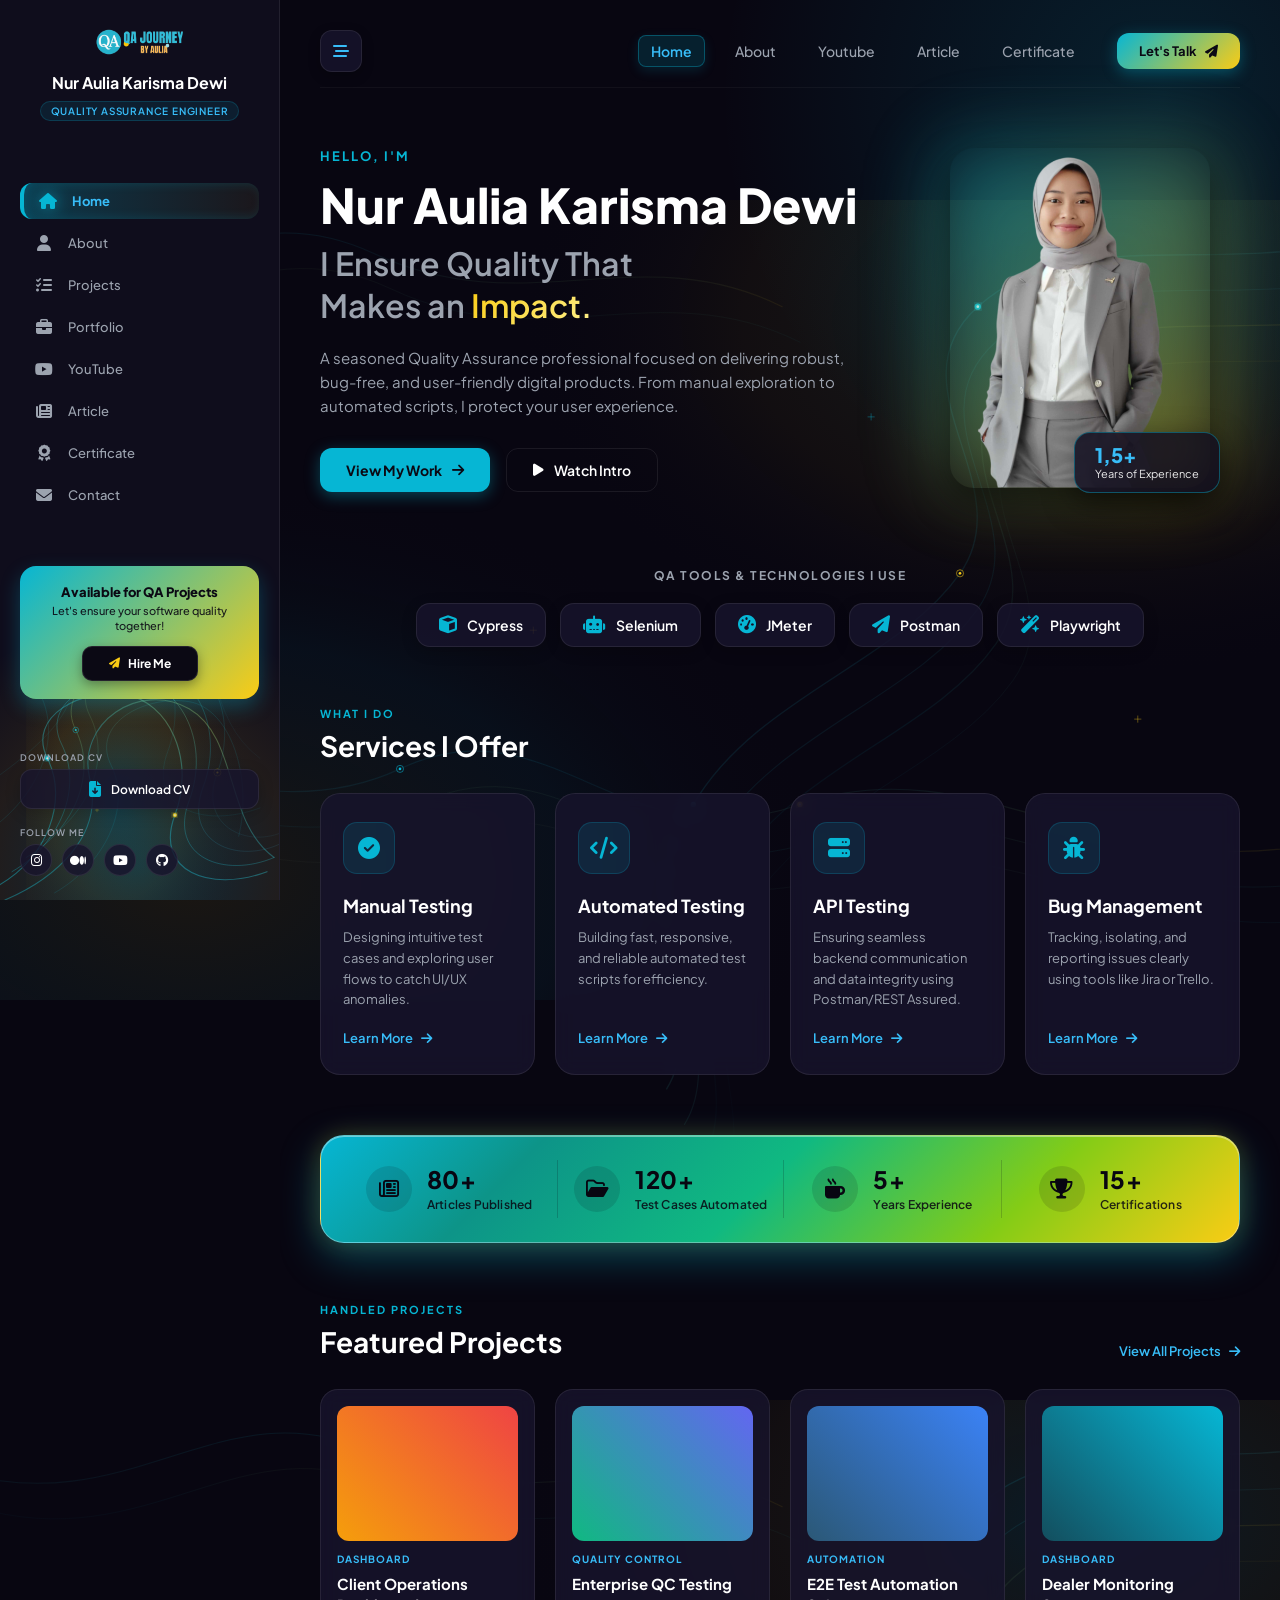
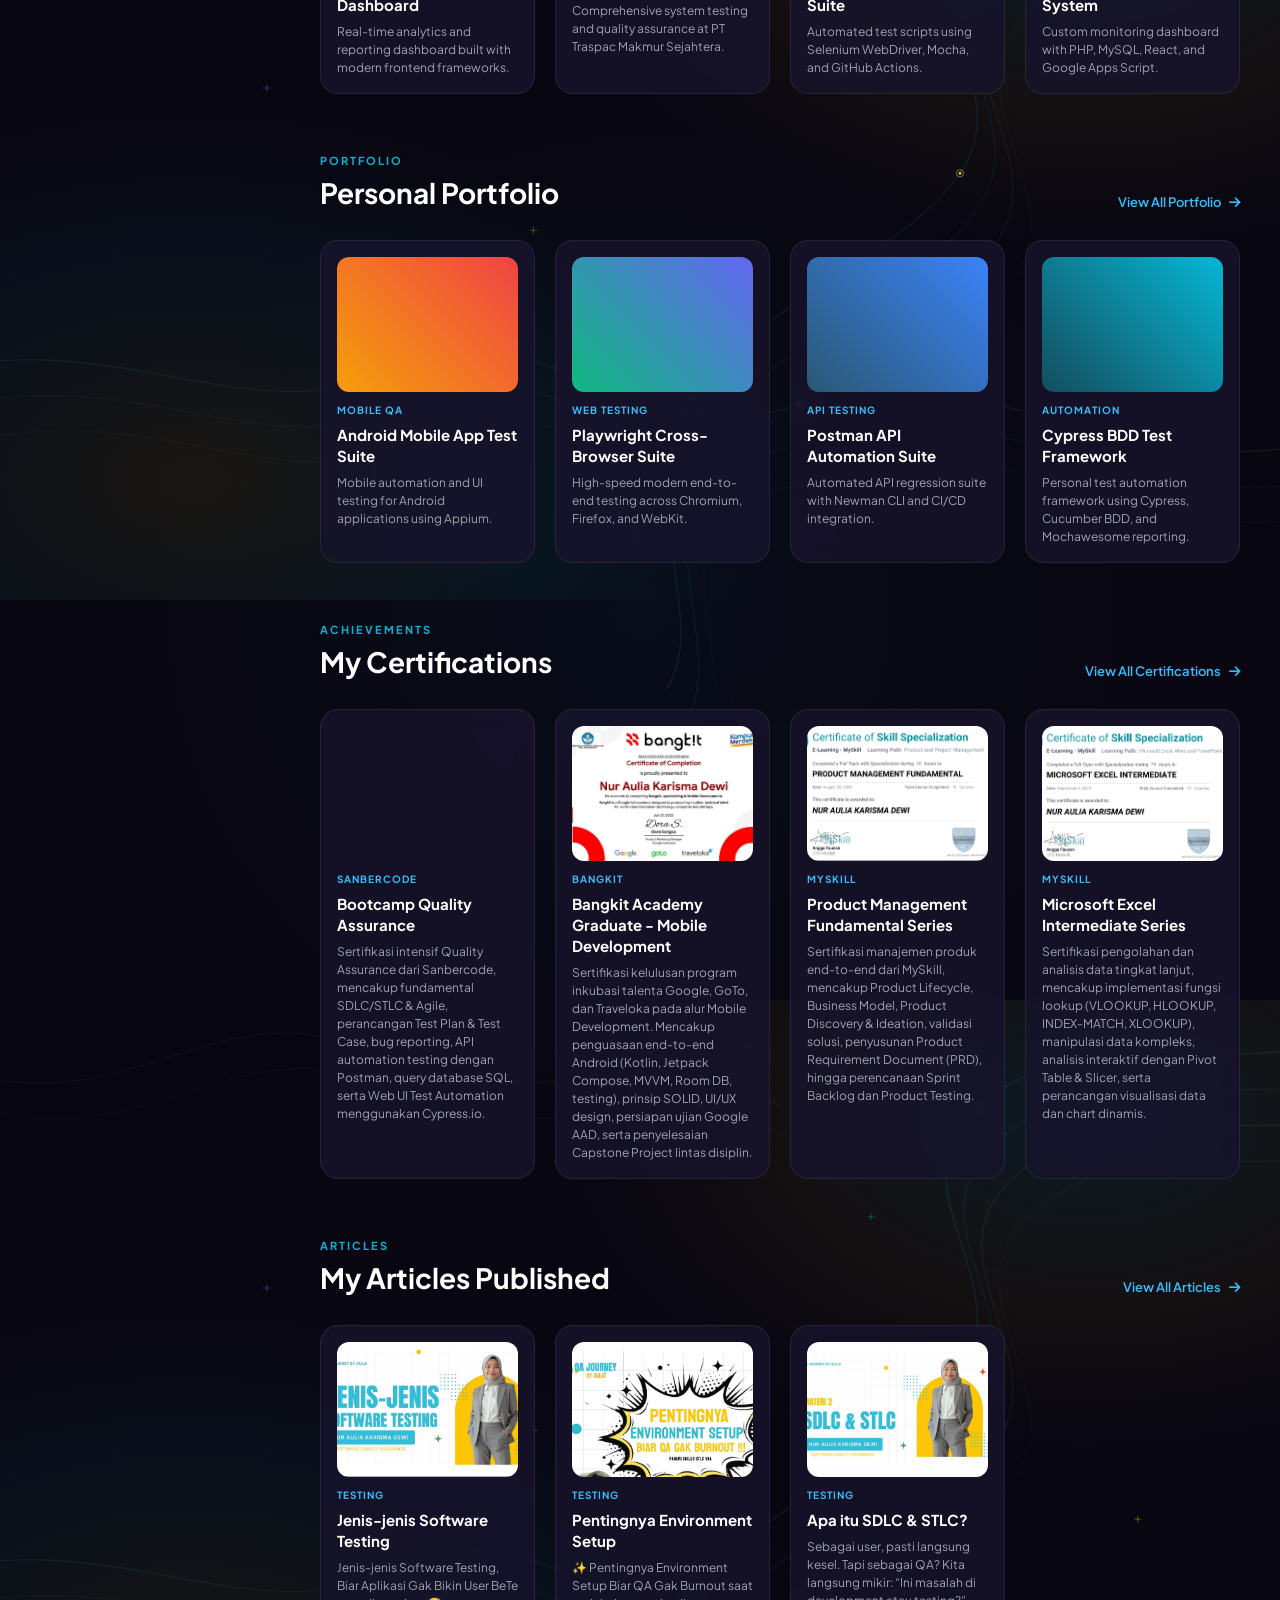
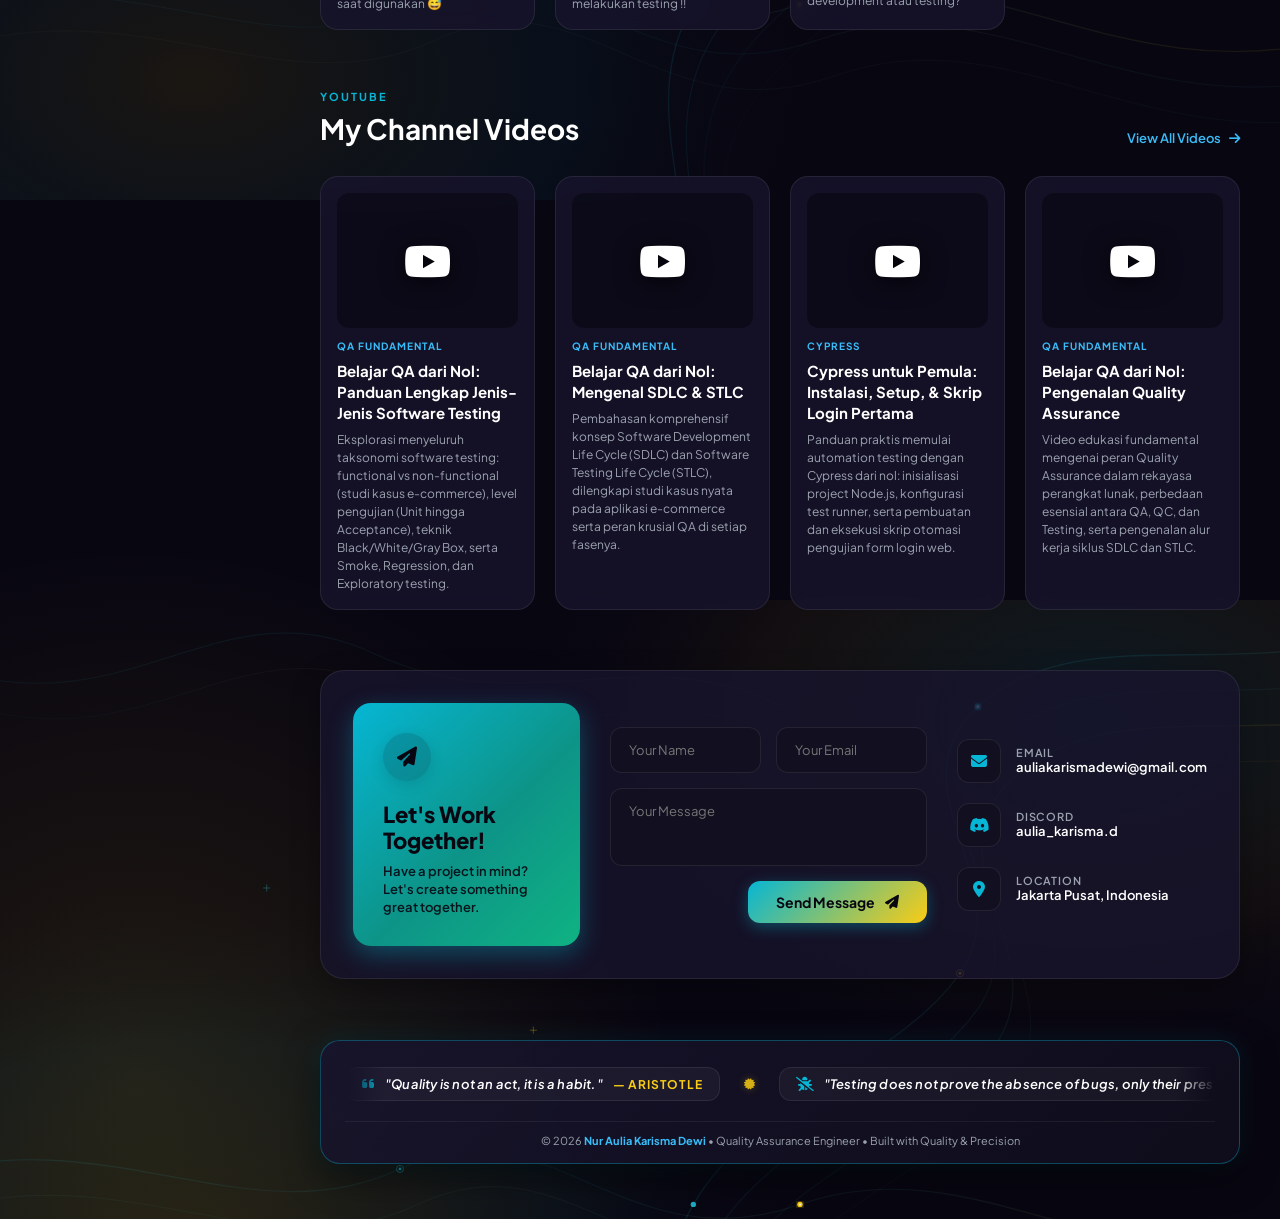
==== commit 053d8bc1: "Update fitur dan konten portofolio" ====
--- a/index.html
+++ b/index.html
@@ -34,7 +34,7 @@
             <ul class="nav-links">
                 <li class="active"><a href="index.html" data-tooltip="Home"><i class="fa-solid fa-house"></i> Home</a></li>
                 <li><a href="Modul/about.html" data-tooltip="About"><i class="fa-solid fa-user"></i> About</a></li>
-                <li><a href="#services" data-tooltip="Services"><i class="fa-solid fa-layer-group"></i> Services</a></li>
+                <li><a href="Modul/project.html" data-tooltip="Projects"><i class="fa-solid fa-list-check"></i> Projects</a></li>
                 <li><a href="Modul/portfolio.html" data-tooltip="Portfolio"><i class="fa-solid fa-briefcase"></i> Portfolio</a></li>
                 <li><a href="Modul/youtube.html" data-tooltip="YouTube"><i class="fa-brands fa-youtube"></i> YouTube</a></li>
                 <li><a href="Modul/article.html" data-tooltip="Article"><i class="fa-solid fa-newspaper"></i> Article</a></li>
@@ -101,7 +101,7 @@
                     <div class="gradient-circle"></div>
                     <img src="Asset_img_Thubnile/Foto Nur Aulia Karisma Dewi Full Body.png" alt="Nur Aulia Karisma Dewi">
                     <div class="experience-badge">
-                        <h3>5+</h3>
+                        <h3>1,5+</h3>
                         <p>Years of Experience</p>
                     </div>
                 </div>
@@ -185,24 +185,52 @@
                 </div>
             </div>
 
-            <!-- CONTENT SECTIONS (Portfolio, Articles, YouTube, Certifications) -->
+            <!-- CONTENT SECTIONS (Handled Projects, Personal Portfolio, Certifications, Articles, YouTube) -->
             <div class="content-sections">
                 
-                <!-- 1. My Portfolio -->
-                <section class="projects-section" id="portfolio-section">
+                <!-- 1. Handled Projects -->
+                <section class="projects-section" id="projects-section">
+                    <div class="section-header space-between reveal">
+                        <div>
+                            <span class="sub-title">HANDLED PROJECTS</span>
+                            <h2>Featured Projects</h2>
+                        </div>
+                        <a href="Modul/project.html" class="view-all">View All Projects <i class="fa-solid fa-arrow-right"></i></a>
+                    </div>
+                    <div class="projects-grid" id="homeProjectsGrid">
+                        <!-- Populated dynamically by projects-data.js -->
+                    </div>
+                </section>
+
+                <!-- 2. Personal Portfolio -->
+                <section class="projects-section" id="portfolio-section" style="margin-top: 50px;">
                     <div class="section-header space-between reveal">
                         <div>
                             <span class="sub-title">PORTFOLIO</span>
-                            <h2>Featured Projects</h2>
-                        </div>
-                        <a href="Modul/portfolio.html" class="view-all">View All Projects <i class="fa-solid fa-arrow-right"></i></a>
-                    </div>
-                    <div class="projects-grid" id="homeProjectsGrid">
+                            <h2>Personal Portfolio</h2>
+                        </div>
+                        <a href="Modul/portfolio.html" class="view-all">View All Portfolio <i class="fa-solid fa-arrow-right"></i></a>
+                    </div>
+                    <div class="projects-grid" id="homePortfolioGrid">
                         <!-- Populated dynamically by portofolio-data.js -->
                     </div>
                 </section>
 
-                <!-- 2. My Articles -->
+                <!-- 3. My Certifications -->
+                <section class="projects-section" style="margin-top: 50px;">
+                    <div class="section-header space-between reveal">
+                        <div>
+                            <span class="sub-title">ACHIEVEMENTS</span>
+                            <h2>My Certifications</h2>
+                        </div>
+                        <a href="Modul/certificate.html" class="view-all">View All Certifications <i class="fa-solid fa-arrow-right"></i></a>
+                    </div>
+                    <div class="projects-grid" id="homeCertGrid">
+                        <!-- Populated dynamically by certificates-data.js -->
+                    </div>
+                </section>
+
+                <!-- 4. My Articles -->
                 <section class="projects-section" style="margin-top: 50px;">
                     <div class="section-header space-between reveal">
                         <div>
@@ -216,8 +244,8 @@
                     </div>
                 </section>
 
-                <!-- 3. My YouTube Channel -->
-                <section class="projects-section" style="margin-top: 50px;">
+                <!-- 5. My YouTube Channel -->
+                <section class="projects-section" style="margin-top: 50px; margin-bottom: 50px;">
                     <div class="section-header space-between reveal">
                         <div>
                             <span class="sub-title">YOUTUBE</span>
@@ -227,20 +255,6 @@
                     </div>
                     <div class="projects-grid" id="homeVideosGrid">
                         <!-- Populated dynamically by youtube-data.js -->
-                    </div>
-                </section>
-
-                <!-- 4. My Certifications -->
-                <section class="projects-section" style="margin-top: 50px; margin-bottom: 50px;">
-                    <div class="section-header space-between reveal">
-                        <div>
-                            <span class="sub-title">ACHIEVEMENTS</span>
-                            <h2>My Certifications</h2>
-                        </div>
-                        <a href="Modul/certificate.html" class="view-all">View All Certifications <i class="fa-solid fa-arrow-right"></i></a>
-                    </div>
-                    <div class="projects-grid" id="homeCertGrid">
-                        <!-- Populated dynamically by certificates-data.js -->
                     </div>
                 </section>
 
@@ -485,6 +499,7 @@
     </div>
 
     <!-- DATA SCRIPTS -->
+    <script src="Data/projects-data.js"></script>
     <script src="Data/portofolio-data.js"></script>
     <script src="Data/articles-data.js"></script>
     <script src="Data/youtube-data.js"></script>
--- a/style.css
+++ b/style.css
@@ -1703,22 +1703,25 @@
 }
 
 /* ==========================================================
-   MODAL POP-UPS (Certificate, Timeline & Projects)
+   MODAL POP-UPS (Timeline & General Modals)
    ========================================================== */
-.modal-overlay, .cert-modal {
+.modal-overlay {
     position: fixed;
     top: 0;
     left: 0;
     width: 100vw;
+    width: 100dvw;
     height: 100vh;
-    background: rgba(11, 9, 20, 0.85);
+    height: 100dvh;
+    background: rgba(11, 9, 20, 0.88);
     backdrop-filter: blur(12px);
     -webkit-backdrop-filter: blur(12px);
     display: none;
     justify-content: center;
     align-items: center;
-    z-index: 9999;
-    padding: 20px;
+    z-index: 999999;
+    padding: 16px;
+    box-sizing: border-box;
     opacity: 0;
     transition: opacity 0.3s ease;
 }
@@ -1734,7 +1737,8 @@
     border-radius: 22px;
     width: 100%;
     max-width: 650px;
-    max-height: 85vh;
+    max-height: calc(100dvh - 32px);
+    max-height: calc(100vh - 32px);
     display: flex;
     flex-direction: column;
     box-shadow: 0 20px 50px rgba(0, 0, 0, 0.8);
@@ -1742,6 +1746,7 @@
     animation: modalBounceIn 0.35s cubic-bezier(0.16, 1, 0.3, 1) forwards;
     overflow: hidden;
     position: relative;
+    box-sizing: border-box;
 }
 
 @keyframes modalBounceIn {
@@ -2023,7 +2028,9 @@
    ========================================================== */
 .project-detail-modal-container {
     max-width: 760px;
-    width: 92%;
+    width: 100%;
+    max-height: calc(100dvh - 32px);
+    max-height: calc(100vh - 32px);
     background: #110d22;
     border: 1px solid rgba(6, 182, 212, 0.35);
     border-radius: 22px;
@@ -2031,7 +2038,8 @@
     overflow: hidden;
     display: flex;
     flex-direction: column;
-    max-height: 90vh;
+    position: relative;
+    box-sizing: border-box;
 }
 
 .project-modal-header {
@@ -2040,7 +2048,7 @@
     display: flex;
     justify-content: space-between;
     align-items: center;
-    background: rgba(17, 13, 34, 0.9);
+    background: rgba(17, 13, 34, 0.95);
     backdrop-filter: blur(10px);
     flex-shrink: 0;
 }
@@ -2071,10 +2079,14 @@
 }
 
 .project-modal-body {
-    padding: 24px;
+    padding: 22px;
     overflow-y: auto;
+    overflow-x: hidden;
+    flex: 1 1 auto;
+    min-height: 0; /* CRITICAL: Enables proper flexbox internal scrolling without overflowing */
     scrollbar-width: thin;
     scrollbar-color: rgba(6, 182, 212, 0.3) transparent;
+    -webkit-overflow-scrolling: touch;
 }
 
 .project-banner-preview {
@@ -2241,14 +2253,15 @@
 }
 
 .project-modal-footer {
-    padding: 14px 24px;
+    padding: 14px 22px;
     border-top: 1px solid rgba(255, 255, 255, 0.08);
     display: flex;
     justify-content: space-between;
     align-items: center;
-    background: rgba(17, 13, 34, 0.95);
+    background: rgba(17, 13, 34, 0.98);
     flex-shrink: 0;
     gap: 15px;
+    box-sizing: border-box;
 }
 
 .footer-note {
@@ -2283,19 +2296,74 @@
 }
 
 @media (max-width: 768px) {
+    .modal-overlay {
+        padding: 20px 16px !important;
+    }
+
+    .project-detail-modal-container {
+        width: 92% !important;
+        max-width: 450px !important;
+        max-height: calc(100dvh - 40px) !important;
+        max-height: calc(100vh - 40px) !important;
+        border-radius: 20px !important;
+        box-shadow: 0 20px 50px rgba(0, 0, 0, 0.95), 0 0 30px rgba(6, 182, 212, 0.25) !important;
+        margin: auto !important;
+    }
+
+    .project-modal-header {
+        padding: 14px 18px !important;
+    }
+
+    .project-modal-header h3 {
+        font-size: 14px !important;
+    }
+
+    .project-modal-body {
+        padding: 16px 16px !important;
+    }
+
+    .project-formal-title {
+        font-size: 17px !important;
+        margin-bottom: 12px !important;
+    }
+
+    .project-banner-preview {
+        height: 120px !important;
+        margin-bottom: 12px !important;
+        border-radius: 12px !important;
+    }
+
     .project-info-grid {
-        grid-template-columns: 1fr;
-        gap: 16px;
-    }
-    
+        grid-template-columns: 1fr !important;
+        gap: 14px !important;
+    }
+
+    .formal-specs-card {
+        padding: 14px 14px !important;
+        gap: 10px !important;
+        border-radius: 12px !important;
+    }
+
     .project-modal-footer {
-        flex-direction: column;
-        align-items: stretch;
-        gap: 10px;
+        padding: 12px 16px !important;
+        flex-direction: column !important;
+        align-items: stretch !important;
+        gap: 8px !important;
+    }
+
+    .footer-note {
+        font-size: 10px !important;
+        line-height: 1.3 !important;
+        text-align: center !important;
+        justify-content: center !important;
     }
 
     .btn-formal-close {
-        justify-content: center;
+        width: 100% !important;
+        justify-content: center !important;
+        padding: 10px 16px !important;
+        font-size: 12px !important;
+        border-radius: 10px !important;
     }
 }
 
@@ -2583,6 +2651,40 @@
         width: 100%;
     }
 
+    /* TOP NAVBAR ON MOBILE & TABLETS: Minimalist Layout (Sidebar Icon on Left, Let's Talk on Right) */
+    .top-nav {
+        display: flex;
+        align-items: center;
+        justify-content: space-between;
+        gap: 12px;
+        margin-bottom: 25px;
+        padding-bottom: 15px;
+        border-bottom: 1px solid rgba(255, 255, 255, 0.04);
+        width: 100%;
+    }
+
+    .top-nav-left {
+        flex-shrink: 0;
+    }
+
+    .top-nav-right {
+        display: flex;
+        align-items: center;
+        justify-content: flex-end;
+        gap: 0;
+    }
+
+    .top-nav nav {
+        display: none !important;
+    }
+
+    .btn-lets-talk {
+        flex-shrink: 0;
+        padding: 9px 18px;
+        font-size: 12.5px;
+        border-radius: 12px;
+    }
+
     .hero-section {
         flex-direction: column-reverse;
         text-align: center;
@@ -2680,16 +2782,12 @@
     }
 
     .top-nav {
-        margin-bottom: 25px;
-        gap: 12px;
+        margin-bottom: 22px;
+        gap: 10px;
     }
 
     .top-nav-right {
-        gap: 12px;
-    }
-
-    .top-nav nav {
-        display: none;
+        gap: 8px;
     }
 
     .hero-section {
@@ -2937,12 +3035,14 @@
     }
 
     .modal-container, .project-modal-content {
-        max-width: 95vw;
-        max-height: 90vh;
+        max-width: 90vw;
+        max-height: calc(100dvh - 36px);
+        max-height: calc(100vh - 36px);
+        border-radius: 18px;
     }
 
     .modal-header, .project-modal-header {
-        padding: 16px 20px;
+        padding: 14px 18px;
     }
 
     .modal-body, .project-modal-content {
@@ -2992,15 +3092,26 @@
         font-size: 9.5px;
     }
 
+    .top-nav {
+        margin-bottom: 20px;
+        padding-bottom: 12px;
+    }
+
+    .sidebar-toggle-btn {
+        width: 38px;
+        height: 38px;
+        font-size: 14px;
+        border-radius: 10px;
+    }
+
+    .top-nav nav {
+        display: none !important;
+    }
+
     .btn-lets-talk {
-        font-size: 11px;
-        padding: 7px 11px;
-    }
-
-    .sidebar-toggle-btn {
-        width: 36px;
-        height: 36px;
-        font-size: 13px;
+        font-size: 11.5px;
+        padding: 8px 14px;
+        border-radius: 10px;
     }
 
     .hero-image-wrapper {
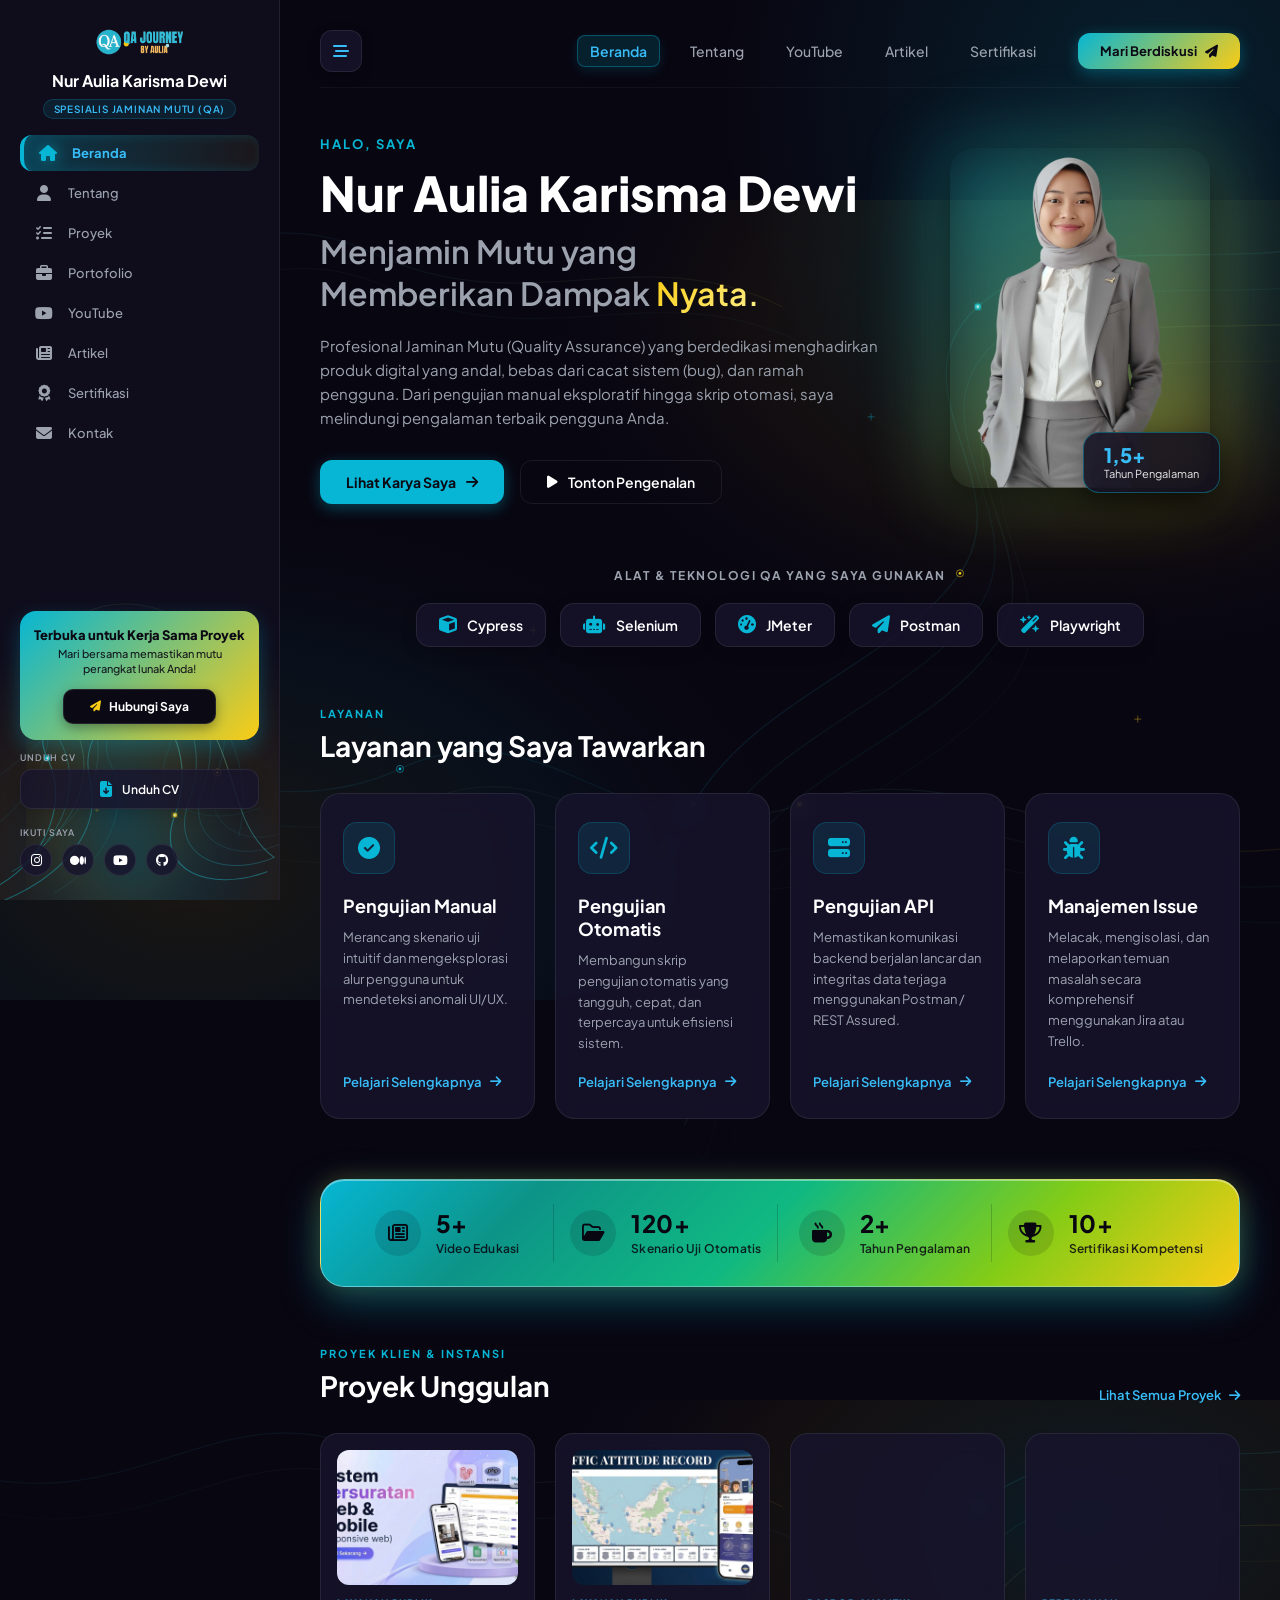
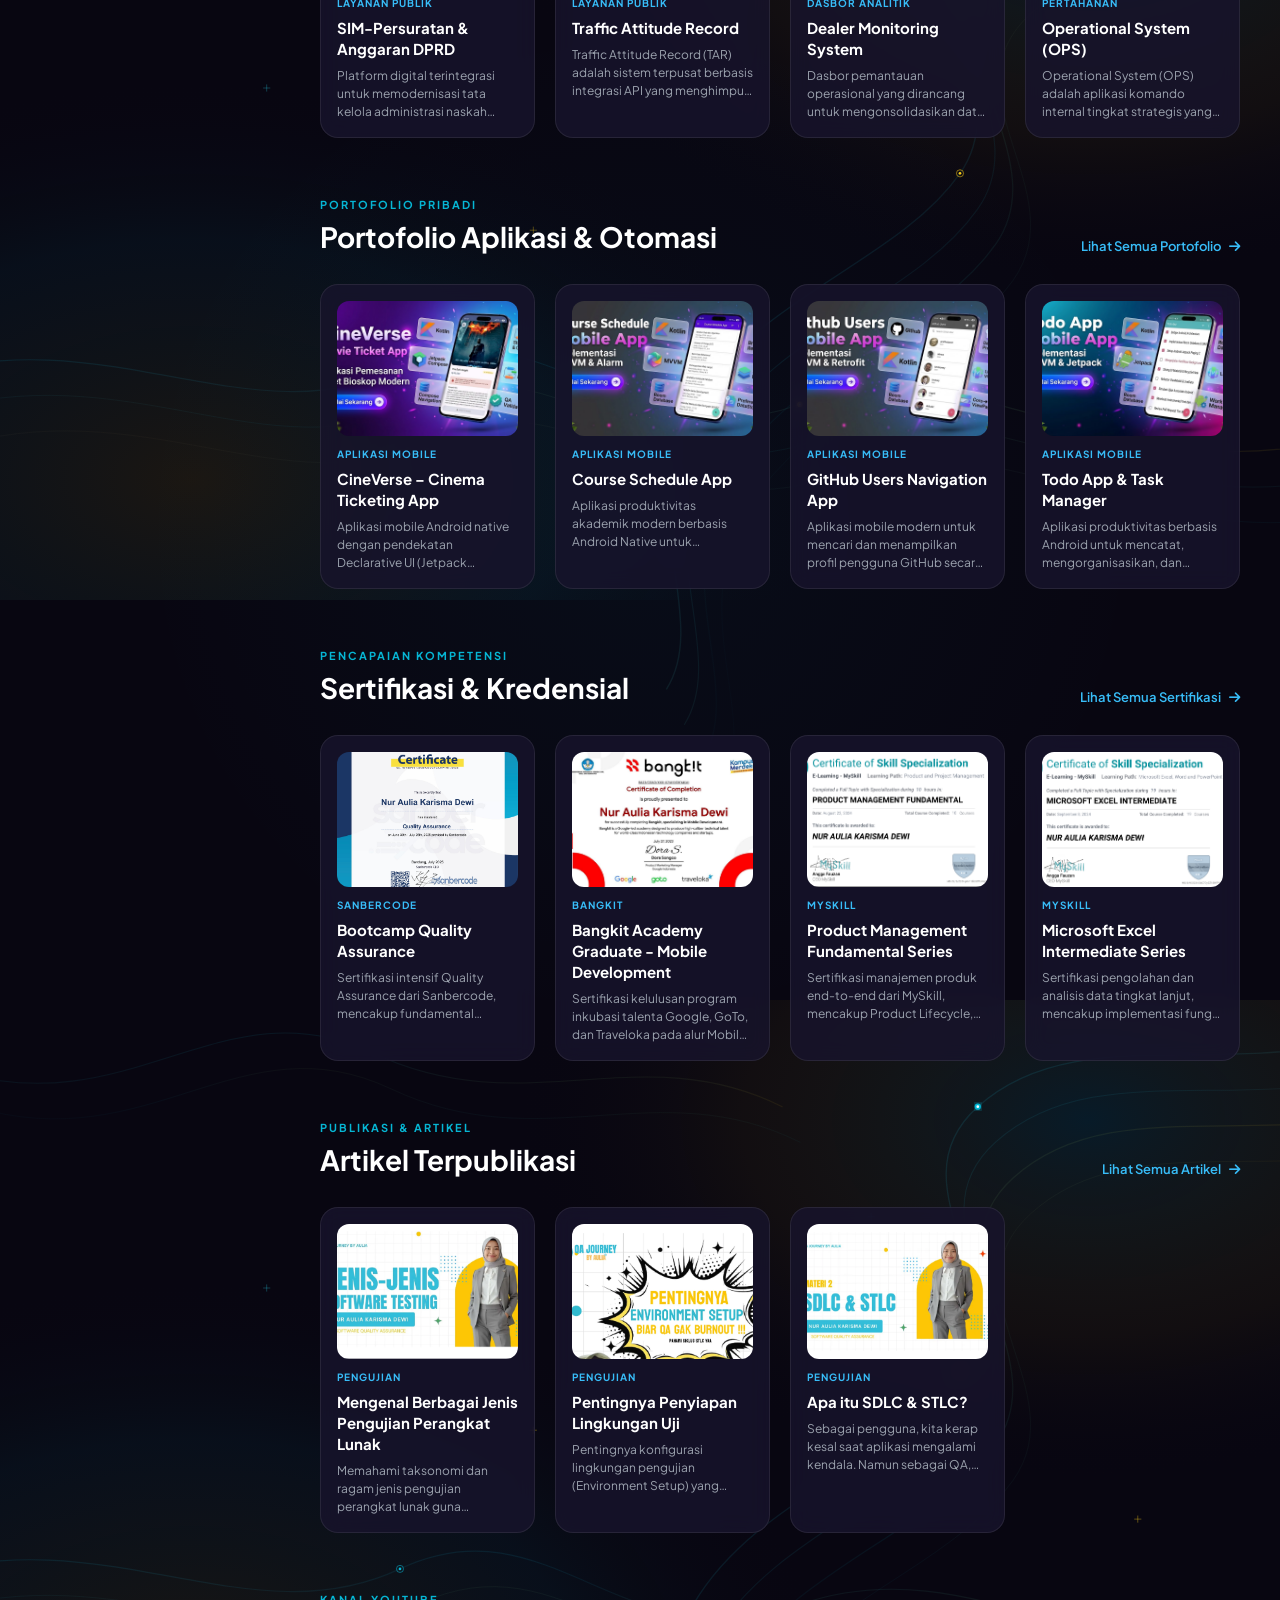
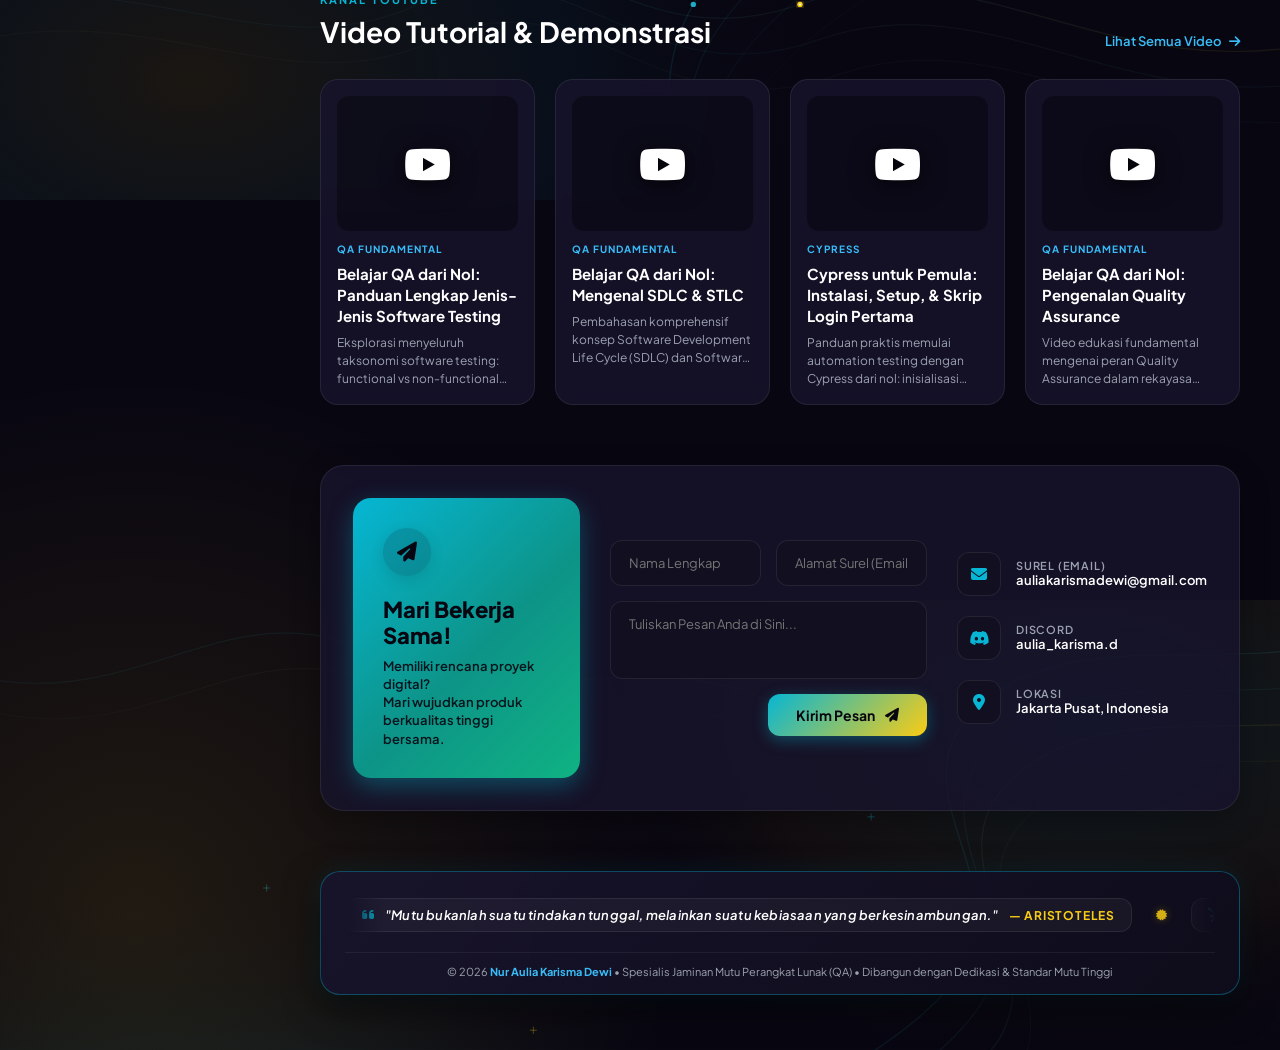
==== commit a60a769e: "feat: standardisasi bahasa Indonesia, pembaruan timeline karier, modal detail sertifikat interaktif," ====
--- a/index.html
+++ b/index.html
@@ -1,9 +1,9 @@
 <!DOCTYPE html>
-<html lang="en">
+<html lang="id">
 <head>
     <meta charset="UTF-8">
     <meta name="viewport" content="width=device-width, initial-scale=1.0">
-    <title>Nur Aulia Karisma Dewi - Quality Assurance Engineer</title>
+    <title>Nur Aulia Karisma Dewi - Spesialis Jaminan Mutu Perangkat Lunak (QA)</title>
     <link rel="stylesheet" href="style.css">
     <!-- FontAwesome untuk ikon -->
     <link rel="stylesheet" href="https://cdnjs.cloudflare.com/ajax/libs/font-awesome/6.4.0/css/all.min.css">
@@ -18,7 +18,7 @@
 
         <!-- SIDEBAR -->
         <aside class="sidebar" id="sidebar">
-            <button class="sidebar-close-btn" aria-label="Close Sidebar" title="Close Sidebar">
+            <button class="sidebar-close-btn" aria-label="Tutup Bilah Sisi" title="Tutup Bilah Sisi">
                 <i class="fa-solid fa-xmark"></i>
             </button>
 
@@ -26,35 +26,35 @@
                 <img src="Asset_img_Thubnile/QA Journey.png" alt="Logo" class="logo-img">
                 <div class="logo-text">
                     <h3>Nur Aulia Karisma Dewi</h3>
-                    <span>Quality Assurance Engineer</span>
+                    <span>Spesialis Jaminan Mutu (QA)</span>
                 </div>
             </div>
 
             <!-- SIDEBAR NAV LINKS -->
             <ul class="nav-links">
-                <li class="active"><a href="index.html" data-tooltip="Home"><i class="fa-solid fa-house"></i> Home</a></li>
-                <li><a href="Modul/about.html" data-tooltip="About"><i class="fa-solid fa-user"></i> About</a></li>
-                <li><a href="Modul/project.html" data-tooltip="Projects"><i class="fa-solid fa-list-check"></i> Projects</a></li>
-                <li><a href="Modul/portfolio.html" data-tooltip="Portfolio"><i class="fa-solid fa-briefcase"></i> Portfolio</a></li>
+                <li class="active"><a href="index.html" data-tooltip="Beranda"><i class="fa-solid fa-house"></i> Beranda</a></li>
+                <li><a href="Modul/about.html" data-tooltip="Tentang"><i class="fa-solid fa-user"></i> Tentang</a></li>
+                <li><a href="Modul/project.html" data-tooltip="Proyek"><i class="fa-solid fa-list-check"></i> Proyek</a></li>
+                <li><a href="Modul/portfolio.html" data-tooltip="Portofolio"><i class="fa-solid fa-briefcase"></i> Portofolio</a></li>
                 <li><a href="Modul/youtube.html" data-tooltip="YouTube"><i class="fa-brands fa-youtube"></i> YouTube</a></li>
-                <li><a href="Modul/article.html" data-tooltip="Article"><i class="fa-solid fa-newspaper"></i> Article</a></li>
-                <li><a href="Modul/certificate.html" data-tooltip="Certificate"><i class="fa-solid fa-award"></i> Certificate</a></li>
-                <li><a href="#contact" data-tooltip="Contact"><i class="fa-solid fa-envelope"></i> Contact</a></li>
+                <li><a href="Modul/article.html" data-tooltip="Artikel"><i class="fa-solid fa-newspaper"></i> Artikel</a></li>
+                <li><a href="Modul/certificate.html" data-tooltip="Sertifikasi"><i class="fa-solid fa-award"></i> Sertifikasi</a></li>
+                <li><a href="#contact" data-tooltip="Kontak"><i class="fa-solid fa-envelope"></i> Kontak</a></li>
             </ul>
 
             <div class="freelance-card">
-                <p>Available for QA Projects</p>
-                <small>Let's ensure your software quality together!</small>
-                <a href="#contact" class="btn-hire"><i class="fa-solid fa-paper-plane"></i> Hire Me</a>
+                <p>Terbuka untuk Kerja Sama Proyek</p>
+                <small>Mari bersama memastikan mutu perangkat lunak Anda!</small>
+                <a href="#contact" class="btn-hire"><i class="fa-solid fa-paper-plane"></i> Hubungi Saya</a>
             </div>
 
             <div class="sidebar-footer">
-                <p class="download-label">DOWNLOAD CV</p>
-                <a href="certification/sertif.png" class="btn-download" download data-tooltip="Download CV">
-                    <i class="fa-solid fa-file-arrow-down"></i> Download CV
+                <p class="download-label">UNDUH CV</p>
+                <a href="certification/sertif.png" class="btn-download" download data-tooltip="Unduh CV">
+                    <i class="fa-solid fa-file-arrow-down"></i> Unduh CV
                 </a>
                 
-                <p class="follow-label">FOLLOW ME</p>
+                <p class="follow-label">IKUTI SAYA</p>
                 <div class="social-icons">
                     <a href="https://www.instagram.com/nurauliakarisma?igsi=NmxudG5hdjR0bzlm" target="_blank" title="Instagram"><i class="fa-brands fa-instagram"></i></a>
                     <a href="https://medium.com/@nurauliakarismadewi" target="_blank" title="Medium"><i class="fa-brands fa-medium"></i></a>
@@ -69,32 +69,32 @@
             <!-- Top Navbar -->
             <header class="top-nav">
                 <div class="top-nav-left">
-                    <button id="sidebarToggle" class="sidebar-toggle-btn" aria-label="Toggle Sidebar" title="Toggle Sidebar">
+                    <button id="sidebarToggle" class="sidebar-toggle-btn" aria-label="Buka/Tutup Bilah Sisi" title="Buka/Tutup Bilah Sisi">
                         <i class="fa-solid fa-bars-staggered"></i>
                     </button>
                 </div>
                 <div class="top-nav-right">
                     <nav>
-                        <a href="index.html" class="active">Home</a>
-                        <a href="Modul/about.html">About</a>
-                        <a href="Modul/youtube.html">Youtube</a>
-                        <a href="Modul/article.html">Article</a>
-                        <a href="Modul/certificate.html">Certificate</a>
+                        <a href="index.html" class="active">Beranda</a>
+                        <a href="Modul/about.html">Tentang</a>
+                        <a href="Modul/youtube.html">YouTube</a>
+                        <a href="Modul/article.html">Artikel</a>
+                        <a href="Modul/certificate.html">Sertifikasi</a>
                     </nav>
-                    <a href="#contact" class="btn-lets-talk">Let's Talk <i class="fa-solid fa-paper-plane"></i></a>
+                    <a href="#contact" class="btn-lets-talk">Mari Berdiskusi <i class="fa-solid fa-paper-plane"></i></a>
                 </div>
             </header>
 
             <!-- Hero Section -->
             <section class="hero-section">
                 <div class="hero-text">
-                    <span class="greeting">HELLO, I'M</span>
+                    <span class="greeting">HALO, SAYA</span>
                     <h1>Nur Aulia Karisma Dewi</h1>
-                    <h2>I Ensure Quality That<br>Makes an <span>Impact.</span></h2>
-                    <p>A seasoned Quality Assurance professional focused on delivering robust, bug-free, and user-friendly digital products. From manual exploration to automated scripts, I protect your user experience.</p>
+                    <h2>Menjamin Mutu yang<br>Memberikan Dampak <span>Nyata.</span></h2>
+                    <p>Profesional Jaminan Mutu (Quality Assurance) yang berdedikasi menghadirkan produk digital yang andal, bebas dari cacat sistem (bug), dan ramah pengguna. Dari pengujian manual eksploratif hingga skrip otomasi, saya melindungi pengalaman terbaik pengguna Anda.</p>
                     <div class="hero-buttons">
-                        <a href="#portfolio-section" class="btn-primary">View My Work <i class="fa-solid fa-arrow-right"></i></a>
-                        <a href="Modul/youtube.html" class="btn-secondary"><i class="fa-solid fa-play"></i> Watch Intro</a>
+                        <a href="#portfolio-section" class="btn-primary">Lihat Karya Saya <i class="fa-solid fa-arrow-right"></i></a>
+                        <a href="Modul/youtube.html" class="btn-secondary"><i class="fa-solid fa-play"></i> Tonton Pengenalan</a>
                     </div>
                 </div>
                 <div class="hero-image-wrapper">
@@ -102,14 +102,14 @@
                     <img src="Asset_img_Thubnile/Foto Nur Aulia Karisma Dewi Full Body.png" alt="Nur Aulia Karisma Dewi">
                     <div class="experience-badge">
                         <h3>1,5+</h3>
-                        <p>Years of Experience</p>
+                        <p>Tahun Pengalaman</p>
                     </div>
                 </div>
             </section>
 
             <!-- QA Tools Section -->
             <div class="qa-tools-section reveal">
-                <p>QA Tools & Technologies I Use</p>
+                <p>Alat & Teknologi QA yang Saya Gunakan</p>
                 <div class="tools-grid">
                     <div class="tool-badge"><i class="fa-solid fa-cube"></i> Cypress</div>
                     <div class="tool-badge"><i class="fa-solid fa-robot"></i> Selenium</div>
@@ -122,33 +122,33 @@
             <!-- Services Section -->
             <section class="services-section" id="services">
                 <div class="section-header reveal">
-                    <span class="sub-title">WHAT I DO</span>
-                    <h2>Services I Offer</h2>
+                    <span class="sub-title">LAYANAN</span>
+                    <h2>Layanan yang Saya Tawarkan</h2>
                 </div>
                 <div class="services-grid">
                     <div class="service-card reveal">
                         <div class="icon-box"><i class="fa-solid fa-circle-check"></i></div>
-                        <h3>Manual Testing</h3>
-                        <p>Designing intuitive test cases and exploring user flows to catch UI/UX anomalies.</p>
-                        <a href="#contact">Learn More <i class="fa-solid fa-arrow-right"></i></a>
+                        <h3>Pengujian Manual</h3>
+                        <p>Merancang skenario uji intuitif dan mengeksplorasi alur pengguna untuk mendeteksi anomali UI/UX.</p>
+                        <a href="#contact">Pelajari Selengkapnya <i class="fa-solid fa-arrow-right"></i></a>
                     </div>
                     <div class="service-card reveal">
                         <div class="icon-box"><i class="fa-solid fa-code"></i></div>
-                        <h3>Automated Testing</h3>
-                        <p>Building fast, responsive, and reliable automated test scripts for efficiency.</p>
-                        <a href="#contact">Learn More <i class="fa-solid fa-arrow-right"></i></a>
+                        <h3>Pengujian Otomatis</h3>
+                        <p>Membangun skrip pengujian otomatis yang tangguh, cepat, dan terpercaya untuk efisiensi sistem.</p>
+                        <a href="#contact">Pelajari Selengkapnya <i class="fa-solid fa-arrow-right"></i></a>
                     </div>
                     <div class="service-card reveal">
                         <div class="icon-box"><i class="fa-solid fa-server"></i></div>
-                        <h3>API Testing</h3>
-                        <p>Ensuring seamless backend communication and data integrity using Postman/REST Assured.</p>
-                        <a href="#contact">Learn More <i class="fa-solid fa-arrow-right"></i></a>
+                        <h3>Pengujian API</h3>
+                        <p>Memastikan komunikasi backend berjalan lancar dan integritas data terjaga menggunakan Postman / REST Assured.</p>
+                        <a href="#contact">Pelajari Selengkapnya <i class="fa-solid fa-arrow-right"></i></a>
                     </div>
                     <div class="service-card reveal">
                         <div class="icon-box"><i class="fa-solid fa-bug"></i></div>
-                        <h3>Bug Management</h3>
-                        <p>Tracking, isolating, and reporting issues clearly using tools like Jira or Trello.</p>
-                        <a href="#contact">Learn More <i class="fa-solid fa-arrow-right"></i></a>
+                        <h3>Manajemen Issue</h3>
+                        <p>Melacak, mengisolasi, dan melaporkan temuan masalah secara komprehensif menggunakan Jira atau Trello.</p>
+                        <a href="#contact">Pelajari Selengkapnya <i class="fa-solid fa-arrow-right"></i></a>
                     </div>
                 </div>
             </section>
@@ -158,29 +158,29 @@
                 <div class="stat-item">
                     <i class="fa-regular fa-newspaper"></i>
                     <div class="stat-info">
-                        <h3>80+</h3>
-                        <p>Articles Published</p>
+                        <h3>5+</h3>
+                        <p>Video Edukasi</p>
                     </div>
                 </div>
                 <div class="stat-item">
                     <i class="fa-regular fa-folder-open"></i>
                     <div class="stat-info">
                         <h3>120+</h3>
-                        <p>Test Cases Automated</p>
+                        <p>Skenario Uji Otomatis</p>
                     </div>
                 </div>
                 <div class="stat-item">
                     <i class="fa-solid fa-mug-hot"></i>
                     <div class="stat-info">
-                        <h3>5+</h3>
-                        <p>Years Experience</p>
+                        <h3>2+</h3>
+                        <p>Tahun Pengalaman</p>
                     </div>
                 </div>
                 <div class="stat-item">
                     <i class="fa-solid fa-trophy"></i>
                     <div class="stat-info">
-                        <h3>15+</h3>
-                        <p>Certifications</p>
+                        <h3>10+</h3>
+                        <p>Sertifikasi Kompetensi</p>
                     </div>
                 </div>
             </div>
@@ -192,10 +192,10 @@
                 <section class="projects-section" id="projects-section">
                     <div class="section-header space-between reveal">
                         <div>
-                            <span class="sub-title">HANDLED PROJECTS</span>
-                            <h2>Featured Projects</h2>
-                        </div>
-                        <a href="Modul/project.html" class="view-all">View All Projects <i class="fa-solid fa-arrow-right"></i></a>
+                            <span class="sub-title">PROYEK KLIEN & INSTANSI</span>
+                            <h2>Proyek Unggulan</h2>
+                        </div>
+                        <a href="Modul/project.html" class="view-all">Lihat Semua Proyek <i class="fa-solid fa-arrow-right"></i></a>
                     </div>
                     <div class="projects-grid" id="homeProjectsGrid">
                         <!-- Populated dynamically by projects-data.js -->
@@ -206,10 +206,10 @@
                 <section class="projects-section" id="portfolio-section" style="margin-top: 50px;">
                     <div class="section-header space-between reveal">
                         <div>
-                            <span class="sub-title">PORTFOLIO</span>
-                            <h2>Personal Portfolio</h2>
-                        </div>
-                        <a href="Modul/portfolio.html" class="view-all">View All Portfolio <i class="fa-solid fa-arrow-right"></i></a>
+                            <span class="sub-title">PORTOFOLIO PRIBADI</span>
+                            <h2>Portofolio Aplikasi & Otomasi</h2>
+                        </div>
+                        <a href="Modul/portfolio.html" class="view-all">Lihat Semua Portofolio <i class="fa-solid fa-arrow-right"></i></a>
                     </div>
                     <div class="projects-grid" id="homePortfolioGrid">
                         <!-- Populated dynamically by portofolio-data.js -->
@@ -220,10 +220,10 @@
                 <section class="projects-section" style="margin-top: 50px;">
                     <div class="section-header space-between reveal">
                         <div>
-                            <span class="sub-title">ACHIEVEMENTS</span>
-                            <h2>My Certifications</h2>
-                        </div>
-                        <a href="Modul/certificate.html" class="view-all">View All Certifications <i class="fa-solid fa-arrow-right"></i></a>
+                            <span class="sub-title">PENCAPAIAN KOMPETENSI</span>
+                            <h2>Sertifikasi & Kredensial</h2>
+                        </div>
+                        <a href="Modul/certificate.html" class="view-all">Lihat Semua Sertifikasi <i class="fa-solid fa-arrow-right"></i></a>
                     </div>
                     <div class="projects-grid" id="homeCertGrid">
                         <!-- Populated dynamically by certificates-data.js -->
@@ -234,10 +234,10 @@
                 <section class="projects-section" style="margin-top: 50px;">
                     <div class="section-header space-between reveal">
                         <div>
-                            <span class="sub-title">ARTICLES</span>
-                            <h2>My Articles Published</h2>
-                        </div>
-                        <a href="Modul/article.html" class="view-all">View All Articles <i class="fa-solid fa-arrow-right"></i></a>
+                            <span class="sub-title">PUBLIKASI & ARTIKEL</span>
+                            <h2>Artikel Terpublikasi</h2>
+                        </div>
+                        <a href="Modul/article.html" class="view-all">Lihat Semua Artikel <i class="fa-solid fa-arrow-right"></i></a>
                     </div>
                     <div class="projects-grid" id="homeArticlesGrid">
                         <!-- Populated dynamically by articles-data.js -->
@@ -248,10 +248,10 @@
                 <section class="projects-section" style="margin-top: 50px; margin-bottom: 50px;">
                     <div class="section-header space-between reveal">
                         <div>
-                            <span class="sub-title">YOUTUBE</span>
-                            <h2>My Channel Videos</h2>
-                        </div>
-                        <a href="Modul/youtube.html" class="view-all">View All Videos <i class="fa-solid fa-arrow-right"></i></a>
+                            <span class="sub-title">KANAL YOUTUBE</span>
+                            <h2>Video Tutorial & Demonstrasi</h2>
+                        </div>
+                        <a href="Modul/youtube.html" class="view-all">Lihat Semua Video <i class="fa-solid fa-arrow-right"></i></a>
                     </div>
                     <div class="projects-grid" id="homeVideosGrid">
                         <!-- Populated dynamically by youtube-data.js -->
@@ -292,21 +292,21 @@
                         <!-- Left Box: Banner -->
                         <div class="footer-left">
                             <div class="footer-icon"><i class="fa-solid fa-paper-plane"></i></div>
-                            <h3>Let's Work Together!</h3>
-                            <p>Have a project in mind?<br>Let's create something great together.</p>
+                            <h3>Mari Bekerja Sama!</h3>
+                            <p>Memiliki rencana proyek digital?<br>Mari wujudkan produk berkualitas tinggi bersama.</p>
                         </div>
 
                         <!-- Middle Box: Form Input -->
                         <div class="footer-middle">
                             <form action="https://formspree.io/f/mgawqggy" method="POST" target="_blank">
                                 <div class="form-row">
-                                    <input type="text" name="name" placeholder="Your Name" required>
-                                    <input type="email" name="email" placeholder="Your Email" required>
+                                    <input type="text" name="name" placeholder="Nama Lengkap" required>
+                                    <input type="email" name="email" placeholder="Alamat Surel (Email)" required>
                                 </div>
                                 <div class="form-row">
-                                    <textarea name="message" placeholder="Your Message" rows="3" required></textarea>
+                                    <textarea name="message" placeholder="Tuliskan Pesan Anda di Sini..." rows="3" required></textarea>
                                 </div>
-                                <button type="submit" class="btn-send">Send Message <i class="fa-solid fa-paper-plane"></i></button>
+                                <button type="submit" class="btn-send">Kirim Pesan <i class="fa-solid fa-paper-plane"></i></button>
                             </form>
                         </div>
 
@@ -315,7 +315,7 @@
                             <div class="info-item">
                                 <i class="fa-solid fa-envelope"></i>
                                 <div>
-                                    <span>Email</span>
+                                    <span>Surel (Email)</span>
                                     <p><a href="mailto:auliakarismadewi@gmail.com" style="color: inherit; text-decoration: none;">auliakarismadewi@gmail.com</a></p>
                                 </div>
                             </div>
@@ -329,7 +329,7 @@
                             <div class="info-item">
                                 <i class="fa-solid fa-location-dot"></i>
                                 <div>
-                                    <span>Location</span>
+                                    <span>Lokasi</span>
                                     <p>Jakarta Pusat, Indonesia</p>
                                 </div>
                             </div>
@@ -343,71 +343,71 @@
                         <div class="marquee-track">
                             <div class="marquee-item">
                                 <i class="fa-solid fa-quote-left marquee-icon"></i>
-                                <span class="marquee-quote">"Quality is not an act, it is a habit."</span>
-                                <span class="marquee-author">— Aristotle</span>
+                                <span class="marquee-quote">"Mutu bukanlah suatu tindakan tunggal, melainkan suatu kebiasaan yang berkesinambungan."</span>
+                                <span class="marquee-author">— Aristoteles</span>
                             </div>
                             <div class="marquee-separator"><i class="fa-solid fa-certificate"></i></div>
                             <div class="marquee-item">
                                 <i class="fa-solid fa-bug-slash marquee-icon"></i>
-                                <span class="marquee-quote">"Testing does not prove the absence of bugs, only their presence."</span>
+                                <span class="marquee-quote">"Pengujian perangkat lunak tidak membuktikan ketiadaan cacat sistem, melainkan membuktikan keberadaannya."</span>
                                 <span class="marquee-author">— Edsger W. Dijkstra</span>
                             </div>
                             <div class="marquee-separator"><i class="fa-solid fa-bolt"></i></div>
                             <div class="marquee-item">
                                 <i class="fa-solid fa-wand-magic-sparkles marquee-icon"></i>
-                                <span class="marquee-quote">"Quality is never an accident; it is always the result of intelligent effort."</span>
+                                <span class="marquee-quote">"Kualitas tidak pernah hadir secara kebetulan; kualitas senantiasa merupakan buah dari ikhtiar yang cerdas."</span>
                                 <span class="marquee-author">— John Ruskin</span>
                             </div>
                             <div class="marquee-separator"><i class="fa-solid fa-shield-halved"></i></div>
                             <div class="marquee-item">
                                 <i class="fa-solid fa-robot marquee-icon"></i>
-                                <span class="marquee-quote">"Automate the predictable, explore the exceptional."</span>
-                                <span class="marquee-author">— QA Philosophy</span>
+                                <span class="marquee-quote">"Otomatiskan hal yang terduga, eksplorasi hal yang luar biasa."</span>
+                                <span class="marquee-author">— Filosofi Jaminan Mutu (QA)</span>
                             </div>
                             <div class="marquee-separator"><i class="fa-solid fa-certificate"></i></div>
                             <div class="marquee-item">
                                 <i class="fa-solid fa-bullseye marquee-icon"></i>
-                                <span class="marquee-quote">"Test early, test often, deliver with rock-solid confidence."</span>
-                                <span class="marquee-author">— Quality Engineering</span>
+                                <span class="marquee-quote">"Uji sedini mungkin, uji sesering mungkin, rilis dengan keyakinan penuh."</span>
+                                <span class="marquee-author">— Rekayasa Mutu Perangkat Lunak</span>
                             </div>
                             <div class="marquee-separator"><i class="fa-solid fa-bolt"></i></div>
                             
                             <!-- Duplicate Items for Seamless Infinite Loop -->
                             <div class="marquee-item">
                                 <i class="fa-solid fa-quote-left marquee-icon"></i>
-                                <span class="marquee-quote">"Quality is not an act, it is a habit."</span>
-                                <span class="marquee-author">— Aristotle</span>
+                                <span class="marquee-quote">"Mutu bukanlah suatu tindakan tunggal, melainkan suatu kebiasaan yang berkesinambungan."</span>
+                                <span class="marquee-author">— Aristoteles</span>
                             </div>
                             <div class="marquee-separator"><i class="fa-solid fa-certificate"></i></div>
                             <div class="marquee-item">
                                 <i class="fa-solid fa-bug-slash marquee-icon"></i>
-                                <span class="marquee-quote">"Testing does not prove the absence of bugs, only their presence."</span>
+                                <span class="marquee-quote">"Pengujian perangkat lunak tidak membuktikan ketiadaan cacat sistem, melainkan membuktikan keberadaannya."</span>
                                 <span class="marquee-author">— Edsger W. Dijkstra</span>
                             </div>
                             <div class="marquee-separator"><i class="fa-solid fa-bolt"></i></div>
                             <div class="marquee-item">
                                 <i class="fa-solid fa-wand-magic-sparkles marquee-icon"></i>
-                                <span class="marquee-quote">"Quality is never an accident; it is always the result of intelligent effort."</span>
+                                <span class="marquee-quote">"Kualitas tidak pernah hadir secara kebetulan; kualitas senantiasa merupakan buah dari ikhtiar yang cerdas."</span>
                                 <span class="marquee-author">— John Ruskin</span>
                             </div>
                             <div class="marquee-separator"><i class="fa-solid fa-shield-halved"></i></div>
                             <div class="marquee-item">
                                 <i class="fa-solid fa-robot marquee-icon"></i>
-                                <span class="marquee-quote">"Automate the predictable, explore the exceptional."</span>
-                                <span class="marquee-author">— QA Philosophy</span>
+                                <span class="marquee-quote">"Otomatiskan hal yang terduga, eksplorasi hal yang luar biasa."</span>
+                                <span class="marquee-author">— Filosofi Jaminan Mutu (QA)</span>
                             </div>
                             <div class="marquee-separator"><i class="fa-solid fa-certificate"></i></div>
                             <div class="marquee-item">
                                 <i class="fa-solid fa-bullseye marquee-icon"></i>
-                                <span class="marquee-quote">"Test early, test often, deliver with rock-solid confidence."</span>
-                                <span class="marquee-author">— Quality Engineering</span>
+                                <span class="marquee-quote">"Uji sedini mungkin, uji sesering mungkin, rilis dengan keyakinan penuh."</span>
+                                <span class="marquee-author">— Rekayasa Mutu Perangkat Lunak</span>
                             </div>
                             <div class="marquee-separator"><i class="fa-solid fa-bolt"></i></div>
                         </div>
                     </div>
 
                     <div class="footer-bottom-bar">
-                        <p>© 2026 <strong>Nur Aulia Karisma Dewi</strong> • Quality Assurance Engineer • Built with Quality & Precision</p>
+                        <p>© 2026 <strong>Nur Aulia Karisma Dewi</strong> • Spesialis Jaminan Mutu Perangkat Lunak (QA) • Dibangun dengan Dedikasi & Standar Mutu Tinggi</p>
                     </div>
                 </footer>
             </div>
@@ -420,7 +420,7 @@
             <!-- Header -->
             <div class="project-modal-header">
                 <div class="modal-header-info">
-                    <span id="modalProjectTag" class="modal-badge-tag">Dashboard</span>
+                    <span id="modalProjectTag" class="modal-badge-tag">Dasbor</span>
                     <h3 id="modalProjectTitle">Detail Proyek</h3>
                 </div>
                 <button class="modal-close" onclick="closeModal('projectDetailModal')" aria-label="Tutup">
@@ -433,15 +433,15 @@
                 <!-- Preview Visual Banner -->
                 <div id="modalProjectBanner" class="project-banner-preview bg-a1">
                     <div class="banner-overlay">
-                        <div class="banner-badge">
-                            <i class="fa-solid fa-shield-check"></i> QA Verified Project
+                        <div id="modalProjectBannerBadge" class="banner-badge">
+                            <i class="fa-solid fa-shield-check"></i> Pengujian Web & Aplikasi Mobile
                         </div>
                     </div>
                 </div>
 
                 <!-- Headline Info -->
                 <div class="project-headline">
-                    <h2 id="modalProjectName" class="project-formal-title">Dealer & Client Monitoring Dashboard</h2>
+                    <h2 id="modalProjectName" class="project-formal-title">Sistem Pemantauan Dealer & Klien</h2>
                 </div>
 
                 <!-- Structured Grid Details -->
@@ -454,7 +454,7 @@
                         </div>
 
                         <div class="info-section">
-                            <h4 class="section-label"><i class="fa-solid fa-code"></i> Teknologi & Tools Terintegrasi</h4>
+                            <h4 class="section-label"><i class="fa-solid fa-code"></i> Teknologi & Alat Terintegrasi</h4>
                             <div class="modal-tech-badges" id="modalProjectTech"></div>
                         </div>
                     </div>
@@ -465,7 +465,7 @@
                             <h4 class="specs-heading"><i class="fa-solid fa-list-check"></i> Spesifikasi Proyek</h4>
                             
                             <div class="spec-row">
-                                <span class="spec-name"><i class="fa-solid fa-user-gear"></i> Peran / Role</span>
+                                <span class="spec-name"><i class="fa-solid fa-user-gear"></i> Peran Penugasan</span>
                                 <strong id="modalProjectRole" class="spec-val">-</strong>
                             </div>
 
@@ -492,6 +492,106 @@
             <div class="project-modal-footer">
                 <span class="footer-note"><i class="fa-solid fa-circle-info"></i> Seluruh modul dan spesifikasi diuji dengan standar kualitas QA profesional.</span>
                 <button class="btn-formal-close" onclick="closeModal('projectDetailModal')">
+                    Tutup Detail <i class="fa-solid fa-check"></i>
+                </button>
+            </div>
+        </div>
+    </div>
+
+    <!-- DYNAMIC CERTIFICATE DETAIL MODAL -->
+    <div id="certDetailModal" class="modal-overlay" onclick="outsideClose(event, 'certDetailModal')">
+        <div class="modal-container cert-detail-modal-container">
+            <!-- Header -->
+            <div class="project-modal-header cert-modal-header">
+                <div class="modal-header-info">
+                    <span id="modalCertTag" class="modal-badge-tag">Sertifikasi</span>
+                    <h3>Detail Kredensial & Sertifikasi</h3>
+                </div>
+                <button class="modal-close" onclick="closeModal('certDetailModal')" aria-label="Tutup">
+                    <i class="fa-solid fa-xmark"></i>
+                </button>
+            </div>
+
+            <!-- Modal Body -->
+            <div class="project-modal-body">
+                <div class="cert-detail-grid">
+                    <!-- Left: Certificate Image & Slider Controls -->
+                    <div class="cert-visual-col">
+                        <div class="cert-preview-frame" onclick="openCertZoom()" title="Klik untuk memperbesar gambar">
+                            <img id="certDetailModalImg" class="cert-preview-img" src="" alt="Pratinjau Sertifikat">
+                            <div class="cert-img-overlay-hint">
+                                <i class="fa-solid fa-magnifying-glass-plus"></i> Ukuran Penuh
+                            </div>
+                        </div>
+
+                        <!-- Slider Navigation Toolbar (if multiple pages) -->
+                        <div class="cert-slider-toolbar" id="certSliderToolbar">
+                            <button class="cert-slider-btn prev" id="certDetailPrevBtn" type="button" aria-label="Halaman Sebelumnya">
+                                <i class="fa-solid fa-chevron-left"></i>
+                            </button>
+                            <div class="cert-slider-counter" id="certDetailCounter">
+                                Halaman <span id="certDetailCurrentPage">1</span> dari <span id="certDetailTotalPages">1</span>
+                            </div>
+                            <button class="cert-slider-btn next" id="certDetailNextBtn" type="button" aria-label="Halaman Berikutnya">
+                                <i class="fa-solid fa-chevron-right"></i>
+                            </button>
+                        </div>
+
+                        <!-- Thumbnail / Page Pills -->
+                        <div class="cert-page-pills" id="certDetailPills"></div>
+
+                        <!-- Fullscreen Button -->
+                        <button class="btn-cert-fullscreen" type="button" onclick="openCertZoom()">
+                            <i class="fa-solid fa-expand"></i> Buka Gambar Resolusi Penuh
+                        </button>
+                    </div>
+
+                    <!-- Right: Certificate Details & Specifications -->
+                    <div class="cert-info-col">
+                        <h2 id="certDetailTitle" class="cert-formal-title">Nama Sertifikat</h2>
+
+                        <div class="cert-issuer-badge">
+                            <i class="fa-solid fa-building-columns"></i>
+                            <span id="certDetailIssuer">Lembaga Sertifikasi</span>
+                        </div>
+
+                        <div class="info-section">
+                            <h4 class="section-label"><i class="fa-solid fa-align-left"></i> Ringkasan & Kompetensi</h4>
+                            <p id="certDetailDesc" class="formal-desc-text"></p>
+                        </div>
+
+                        <!-- Specifications Card -->
+                        <div class="formal-specs-card">
+                            <h4 class="specs-heading"><i class="fa-solid fa-certificate"></i> Informasi Kredensial</h4>
+                            
+                            <div class="spec-row">
+                                <span class="spec-name"><i class="fa-solid fa-building-columns"></i> Lembaga Penerbit</span>
+                                <strong id="certSpecIssuer" class="spec-val">-</strong>
+                            </div>
+
+                            <div class="spec-row">
+                                <span class="spec-name"><i class="fa-solid fa-layer-group"></i> Kategori / Bidang</span>
+                                <strong id="certSpecField" class="spec-val">-</strong>
+                            </div>
+
+                            <div class="spec-row">
+                                <span class="spec-name"><i class="fa-solid fa-file-lines"></i> Kelengkapan Dokumen</span>
+                                <strong id="certSpecPages" class="spec-val">-</strong>
+                            </div>
+
+                            <div class="spec-row">
+                                <span class="spec-name"><i class="fa-solid fa-circle-check"></i> Status Verifikasi</span>
+                                <span class="status-verified-pill"><i class="fa-solid fa-check"></i> Kredensial Resmi Terverifikasi</span>
+                            </div>
+                        </div>
+                    </div>
+                </div>
+            </div>
+
+            <!-- Footer -->
+            <div class="project-modal-footer">
+                <span class="footer-note"><i class="fa-solid fa-shield-halved"></i> Seluruh sertifikasi resmi terdaftar dan dapat diverifikasi melalui lembaga terkait.</span>
+                <button class="btn-formal-close" type="button" onclick="closeModal('certDetailModal')">
                     Tutup Detail <i class="fa-solid fa-check"></i>
                 </button>
             </div>
--- a/style.css
+++ b/style.css
@@ -33,6 +33,7 @@
 
 html {
     scroll-behavior: smooth;
+    overflow-x: hidden;
 }
 
 body {
@@ -93,9 +94,10 @@
     padding: 24px 20px;
     display: flex;
     flex-direction: column;
-    justify-content: space-between;
+    justify-content: flex-start;
     position: fixed;
     height: 100vh;
+    height: 100dvh;
     left: 0;
     top: 0;
     overflow-y: auto;
@@ -155,10 +157,11 @@
     flex-direction: column;
     align-items: center;
     text-align: center;
-    gap: 12px;
-    margin-bottom: 25px;
+    gap: 10px;
+    margin-bottom: 16px;
     padding: 0 10px;
     transition: margin var(--transition-smooth), gap var(--transition-smooth);
+    flex-shrink: 0;
 }
 
 .sidebar .logo-img {
@@ -214,7 +217,8 @@
     flex-direction: column;
     padding: 0;
     margin: 0;
-    gap: 6px;
+    gap: 4px;
+    flex-shrink: 0;
 }
 
 .nav-links li {
@@ -275,15 +279,17 @@
 .freelance-card {
     background: linear-gradient(135deg, var(--cyan-primary), var(--accent-yellow));
     border: none;
-    padding: 18px 16px;
+    padding: 16px 14px;
     border-radius: 16px;
     text-align: center;
-    margin: 16px 0;
+    margin-top: auto;
+    margin-bottom: 12px;
     box-shadow: 0 8px 20px rgba(6, 182, 212, 0.3);
     transition: transform 0.3s ease, box-shadow 0.3s ease, opacity 0.25s ease;
     display: flex;
     flex-direction: column;
     align-items: center;
+    flex-shrink: 0;
 }
 
 .freelance-card:hover {
@@ -499,6 +505,10 @@
     display: none;
 }
 
+.portfolio-container.collapsed .sidebar-footer {
+    margin-top: auto;
+}
+
 .portfolio-container.collapsed .sidebar-footer .download-label,
 .portfolio-container.collapsed .sidebar-footer .follow-label {
     display: none;
@@ -517,7 +527,7 @@
 }
 
 .portfolio-container.collapsed .btn-download::after {
-    content: "Download CV";
+    content: "Unduh CV";
     position: absolute;
     left: calc(100% + 14px);
     top: 50%;
@@ -1221,6 +1231,13 @@
     color: var(--text-muted);
     line-height: 1.5;
     margin: 0;
+    display: -webkit-box;
+    -webkit-line-clamp: 3;
+    line-clamp: 3;
+    -webkit-box-orient: vertical;
+    overflow: hidden;
+    text-overflow: ellipsis;
+    word-break: break-word;
 }
 
 /* Kustomisasi Gradien Thumbnail */
@@ -1241,6 +1258,14 @@
 .bg-c2 { background: linear-gradient(135deg, #EC4899, #8B5CF6); }
 .bg-c3 { background: linear-gradient(135deg, #10B981, #6366F1); }
 .bg-c4 { background: linear-gradient(135deg, #F59E0B, #EF4444); }
+
+/* Project Color Presets */
+.bg-emerald-500 { background: linear-gradient(135deg, #059669, #10b981); }
+.bg-blue-600 { background: linear-gradient(135deg, #1d4ed8, #3b82f6); }
+.bg-slate-900 { background: linear-gradient(135deg, #0f172a, #1e293b); }
+.bg-indigo-600 { background: linear-gradient(135deg, #4338ca, #6366f1); }
+.bg-rose-950 { background: linear-gradient(135deg, #4c0519, #881337); }
+.bg-blue-900 { background: linear-gradient(135deg, #1e3a8a, #1e40af); }
 
 /* ==========================================================
    SEARCH & FILTER CONTROLS
@@ -1347,8 +1372,8 @@
     display: flex;
     flex-direction: column;
     justify-content: space-between;
-    background: linear-gradient(180deg, rgba(11, 9, 20, 0.4) 0%, rgba(11, 9, 20, 0.88) 100%),
-                url('https://images.unsplash.com/photo-1507525428034-b723cf961d3e?auto=format&fit=crop&w=1200&q=80') center/cover no-repeat;
+    background: linear-gradient(180deg, rgba(0, 0, 0, 0.11) 0%, rgba(11, 9, 20, 0.723) 100%),
+                url('Asset_img_Thubnile/UB.jpg') center/cover no-repeat;
     border: 1px solid rgba(6, 182, 212, 0.25);
     box-shadow: 0 15px 40px rgba(0, 0, 0, 0.6), 0 0 25px rgba(6, 182, 212, 0.08);
     width: 100%;
@@ -1442,11 +1467,73 @@
 
 
 
+/* ==========================================================
+   MODERN & RESPONSIVE TIMELINE (ABOUT PAGE)
+   ========================================================== */
+.timeline-container {
+    max-width: 840px;
+    margin: 0 auto 45px auto;
+    width: 100%;
+    display: flex;
+    flex-direction: column;
+}
+
+.timeline-item {
+    display: flex;
+    align-items: stretch;
+    gap: 20px;
+    position: relative;
+    margin-bottom: 24px;
+}
+
+.timeline-item.is-last {
+    margin-bottom: 10px;
+}
+
+.timeline-marker {
+    display: flex;
+    flex-direction: column;
+    align-items: center;
+    width: 22px;
+    flex-shrink: 0;
+    position: relative;
+}
+
+.timeline-dot {
+    width: 16px;
+    height: 16px;
+    border-radius: 50%;
+    background: var(--cyan-primary);
+    box-shadow: 0 0 12px var(--cyan-primary);
+    border: 3px solid var(--bg-main);
+    flex-shrink: 0;
+    margin-top: 18px;
+    z-index: 2;
+    transition: transform 0.3s ease;
+}
+
+.timeline-dot.current {
+    background: var(--accent-yellow);
+    box-shadow: 0 0 14px var(--accent-yellow);
+}
+
+.timeline-line {
+    width: 3px;
+    flex: 1 1 auto;
+    background: linear-gradient(to bottom, var(--cyan-primary), var(--accent-yellow));
+    border-radius: 3px;
+    box-shadow: 0 0 10px var(--cyan-glow);
+    margin-top: 6px;
+    margin-bottom: -18px;
+}
+
 .timeline-card {
+    flex: 1 1 auto;
+    min-width: 0;
     background-color: var(--bg-card);
     border: 1px solid var(--border-color);
     border-radius: 18px;
-    padding: 24px;
+    padding: 22px 24px;
     transition: transform 0.35s cubic-bezier(0.4, 0, 0.2, 1),
                 background-color 0.3s ease,
                 border-color 0.3s ease,
@@ -1458,7 +1545,71 @@
     background-color: var(--bg-card-hover);
     border-color: var(--accent-yellow);
     box-shadow: 0 0 25px var(--yellow-glow), 0 10px 30px rgba(0, 0, 0, 0.4);
-    transform: translateX(8px);
+    transform: translateX(6px);
+}
+
+.timeline-card-header {
+    display: flex;
+    align-items: center;
+    justify-content: space-between;
+    flex-wrap: wrap;
+    gap: 8px;
+    margin-bottom: 12px;
+}
+
+.timeline-badge {
+    display: inline-block;
+    padding: 4px 12px;
+    border-radius: 20px;
+    font-size: 11px;
+    font-weight: 600;
+    background: rgba(6, 182, 212, 0.15);
+    color: var(--cyan-light);
+    border: 1px solid rgba(6, 182, 212, 0.3);
+}
+
+.timeline-badge.current {
+    background: rgba(250, 204, 21, 0.15);
+    color: #fde047;
+    border-color: rgba(250, 204, 21, 0.3);
+}
+
+.timeline-year {
+    display: inline-flex;
+    align-items: center;
+    gap: 5px;
+    padding: 4px 10px;
+    border-radius: 8px;
+    font-size: 11px;
+    font-weight: 700;
+    background: rgba(250, 204, 21, 0.12);
+    color: var(--accent-yellow);
+    border: 1px solid rgba(250, 204, 21, 0.3);
+}
+
+.timeline-card-title {
+    font-size: 18px;
+    font-weight: 700;
+    margin-bottom: 4px;
+    color: var(--text-main);
+}
+
+.timeline-card-subtitle {
+    font-size: 12.5px;
+    color: var(--cyan-light);
+    font-weight: 600;
+    margin-bottom: 10px;
+}
+
+.timeline-card-subtitle.current {
+    color: #facc15;
+}
+
+.timeline-card-desc {
+    font-size: 13px;
+    color: var(--text-muted);
+    line-height: 1.6;
+    margin: 0;
 }
 
 .btn-read-more {
@@ -2097,7 +2248,7 @@
     overflow: hidden;
     margin-bottom: 18px;
     background-size: cover;
-    background-position: center;
+    background-position: top center;
     border: 1px solid rgba(255, 255, 255, 0.1);
     box-shadow: inset 0 0 40px rgba(0, 0, 0, 0.4);
 }
@@ -2165,6 +2316,7 @@
     line-height: 1.7;
     color: #cbd5e1;
     margin: 0;
+    white-space: pre-line;
 }
 
 .modal-tech-badges {
@@ -2297,75 +2449,348 @@
 
 @media (max-width: 768px) {
     .modal-overlay {
-        padding: 20px 16px !important;
+        padding: 16px 12px !important;
+        align-items: center !important;
+        justify-content: center !important;
     }
 
     .project-detail-modal-container {
-        width: 92% !important;
-        max-width: 450px !important;
-        max-height: calc(100dvh - 40px) !important;
-        max-height: calc(100vh - 40px) !important;
-        border-radius: 20px !important;
+        width: 100% !important;
+        max-width: 440px !important;
+        max-height: calc(100dvh - 32px) !important;
+        max-height: calc(100vh - 32px) !important;
+        border-radius: 18px !important;
         box-shadow: 0 20px 50px rgba(0, 0, 0, 0.95), 0 0 30px rgba(6, 182, 212, 0.25) !important;
         margin: auto !important;
+        display: flex !important;
+        flex-direction: column !important;
+        overflow: hidden !important;
     }
 
     .project-modal-header {
-        padding: 14px 18px !important;
+        padding: 12px 16px !important;
+        flex-shrink: 0 !important;
+        flex-grow: 0 !important;
     }
 
     .project-modal-header h3 {
-        font-size: 14px !important;
+        font-size: 13.5px !important;
     }
 
     .project-modal-body {
-        padding: 16px 16px !important;
+        padding: 14px 16px 18px 16px !important;
+        flex: 1 1 auto !important;
+        min-height: 0 !important;
+        overflow-y: auto !important;
+        overflow-x: hidden !important;
+        -webkit-overflow-scrolling: touch !important;
+        overscroll-behavior: contain !important;
     }
 
     .project-formal-title {
-        font-size: 17px !important;
+        font-size: 16px !important;
         margin-bottom: 12px !important;
     }
 
     .project-banner-preview {
-        height: 120px !important;
+        height: 115px !important;
         margin-bottom: 12px !important;
-        border-radius: 12px !important;
+        border-radius: 10px !important;
     }
 
     .project-info-grid {
         grid-template-columns: 1fr !important;
-        gap: 14px !important;
+        gap: 12px !important;
     }
 
     .formal-specs-card {
-        padding: 14px 14px !important;
-        gap: 10px !important;
-        border-radius: 12px !important;
+        padding: 12px 14px !important;
+        gap: 8px !important;
+        border-radius: 10px !important;
     }
 
     .project-modal-footer {
-        padding: 12px 16px !important;
+        padding: 10px 16px 14px 16px !important;
         flex-direction: column !important;
         align-items: stretch !important;
-        gap: 8px !important;
-    }
-
-    .footer-note {
-        font-size: 10px !important;
-        line-height: 1.3 !important;
-        text-align: center !important;
-        justify-content: center !important;
+        gap: 6px !important;
+        flex-shrink: 0 !important;
+        flex-grow: 0 !important;
+        background: rgba(17, 13, 34, 0.98) !important;
+        border-top: 1px solid rgba(255, 255, 255, 0.08) !important;
+        z-index: 10 !important;
     }
 
     .btn-formal-close {
         width: 100% !important;
         justify-content: center !important;
         padding: 10px 16px !important;
-        font-size: 12px !important;
+        min-height: 42px !important;
+        font-size: 13px !important;
         border-radius: 10px !important;
     }
-}
+
+    .footer-note {
+        font-size: 9.5px !important;
+        line-height: 1.3 !important;
+        text-align: center !important;
+        justify-content: center !important;
+    }
+}
+
+/* ==========================================================
+   FORMAL & MODERN CERTIFICATE DETAIL MODAL
+   ========================================================== */
+.cert-detail-modal-container {
+    max-width: 900px;
+    width: 100%;
+    max-height: calc(100dvh - 32px);
+    max-height: calc(100vh - 32px);
+    background: #110d22;
+    border: 1px solid rgba(6, 182, 212, 0.4);
+    border-radius: 22px;
+    box-shadow: 0 25px 60px rgba(0, 0, 0, 0.88), 0 0 35px rgba(6, 182, 212, 0.16);
+    overflow: hidden;
+    display: flex;
+    flex-direction: column;
+    position: relative;
+    box-sizing: border-box;
+}
+
+.cert-detail-grid {
+    display: grid;
+    grid-template-columns: 1.15fr 1fr;
+    gap: 22px;
+    align-items: start;
+}
+
+.cert-visual-col {
+    display: flex;
+    flex-direction: column;
+    gap: 12px;
+}
+
+.cert-preview-frame {
+    position: relative;
+    width: 100%;
+    border-radius: 14px;
+    overflow: hidden;
+    background: #080611;
+    border: 1px solid rgba(255, 255, 255, 0.12);
+    box-shadow: 0 10px 30px rgba(0, 0, 0, 0.65);
+    cursor: pointer;
+    display: flex;
+    align-items: center;
+    justify-content: center;
+    min-height: 240px;
+}
+
+.cert-preview-img {
+    width: 100%;
+    height: auto;
+    max-height: 380px;
+    object-fit: contain;
+    display: block;
+    transition: opacity 0.22s ease, transform 0.22s ease;
+}
+
+.cert-img-overlay-hint {
+    position: absolute;
+    bottom: 10px;
+    right: 10px;
+    background: rgba(11, 9, 20, 0.88);
+    color: #e2e8f0;
+    font-size: 11px;
+    padding: 5px 11px;
+    border-radius: 6px;
+    border: 1px solid rgba(255, 255, 255, 0.18);
+    pointer-events: none;
+    backdrop-filter: blur(6px);
+    display: flex;
+    align-items: center;
+    gap: 6px;
+    opacity: 0.9;
+    transition: all 0.2s;
+}
+
+.cert-preview-frame:hover .cert-img-overlay-hint {
+    opacity: 1;
+    color: var(--cyan-light);
+    border-color: var(--cyan-primary);
+    box-shadow: 0 0 12px rgba(6, 182, 212, 0.3);
+}
+
+.cert-slider-toolbar {
+    display: flex;
+    align-items: center;
+    justify-content: space-between;
+    background: rgba(22, 17, 44, 0.7);
+    border: 1px solid rgba(255, 255, 255, 0.08);
+    border-radius: 12px;
+    padding: 8px 12px;
+}
+
+.cert-slider-btn {
+    background: rgba(6, 182, 212, 0.15);
+    border: 1px solid rgba(6, 182, 212, 0.35);
+    color: var(--cyan-light);
+    width: 36px;
+    height: 36px;
+    border-radius: 8px;
+    display: inline-flex;
+    align-items: center;
+    justify-content: center;
+    cursor: pointer;
+    font-size: 14px;
+    transition: all 0.2s ease;
+}
+
+.cert-slider-btn:hover:not(:disabled) {
+    background: var(--cyan-primary);
+    color: #080611;
+    transform: scale(1.05);
+    box-shadow: 0 0 14px rgba(6, 182, 212, 0.4);
+}
+
+.cert-slider-btn:disabled {
+    opacity: 0.3;
+    cursor: not-allowed;
+    background: rgba(255, 255, 255, 0.04);
+    border-color: rgba(255, 255, 255, 0.08);
+    color: var(--text-muted);
+}
+
+.cert-slider-counter {
+    font-size: 12.5px;
+    font-weight: 700;
+    color: var(--text-main);
+    letter-spacing: 0.4px;
+}
+
+.cert-page-pills {
+    display: flex;
+    flex-wrap: wrap;
+    gap: 7px;
+    justify-content: center;
+}
+
+.cert-page-pill {
+    background: rgba(255, 255, 255, 0.06);
+    border: 1px solid rgba(255, 255, 255, 0.12);
+    color: var(--text-muted);
+    font-size: 11px;
+    font-weight: 600;
+    padding: 5px 12px;
+    border-radius: 8px;
+    cursor: pointer;
+    display: inline-flex;
+    align-items: center;
+    gap: 6px;
+    transition: all 0.2s ease;
+}
+
+.cert-page-pill.active {
+    background: rgba(6, 182, 212, 0.22);
+    border-color: var(--cyan-primary);
+    color: var(--cyan-light);
+    font-weight: 700;
+    box-shadow: 0 0 10px rgba(6, 182, 212, 0.25);
+}
+
+.cert-page-pill:hover:not(.active) {
+    background: rgba(255, 255, 255, 0.12);
+    color: #FFFFFF;
+}
+
+.btn-cert-fullscreen {
+    background: transparent;
+    border: 1px dashed rgba(6, 182, 212, 0.45);
+    color: var(--cyan-light);
+    padding: 9px 16px;
+    border-radius: 10px;
+    font-size: 12px;
+    font-weight: 600;
+    cursor: pointer;
+    display: flex;
+    align-items: center;
+    justify-content: center;
+    gap: 8px;
+    transition: all 0.2s ease;
+    width: 100%;
+}
+
+.btn-cert-fullscreen:hover {
+    background: rgba(6, 182, 212, 0.14);
+    border-color: var(--cyan-primary);
+    border-style: solid;
+    color: #FFFFFF;
+}
+
+.cert-info-col {
+    display: flex;
+    flex-direction: column;
+}
+
+.cert-formal-title {
+    font-size: 21px;
+    font-weight: 800;
+    color: #FFFFFF;
+    margin: 0 0 12px 0;
+    line-height: 1.35;
+    letter-spacing: -0.2px;
+}
+
+.cert-issuer-badge {
+    display: inline-flex;
+    align-items: center;
+    gap: 8px;
+    background: rgba(245, 158, 11, 0.12);
+    border: 1px solid rgba(245, 158, 11, 0.35);
+    color: #fbbf24;
+    padding: 6px 12px;
+    border-radius: 8px;
+    font-size: 12px;
+    font-weight: 700;
+    margin-bottom: 16px;
+    width: fit-content;
+}
+
+@media (max-width: 768px) {
+    .cert-detail-modal-container {
+        width: 100% !important;
+        max-width: 440px !important;
+        max-height: calc(100dvh - 32px) !important;
+        max-height: calc(100vh - 32px) !important;
+        border-radius: 18px !important;
+        box-shadow: 0 20px 50px rgba(0, 0, 0, 0.95), 0 0 30px rgba(6, 182, 212, 0.25) !important;
+        margin: auto !important;
+    }
+
+    .cert-detail-grid {
+        grid-template-columns: 1fr !important;
+        gap: 16px !important;
+    }
+
+    .cert-preview-frame {
+        min-height: 180px !important;
+    }
+
+    .cert-preview-img {
+        max-height: 250px !important;
+    }
+
+    .cert-formal-title {
+        font-size: 17px !important;
+        margin-bottom: 8px !important;
+    }
+
+    .cert-issuer-badge {
+        font-size: 11px !important;
+        padding: 4px 10px !important;
+        margin-bottom: 12px !important;
+    }
+}
+
 
 /* ==========================================================
    ANIMATIONS & PERFECT SEQUENTIAL REVEAL (IntersectionObserver)
@@ -2978,6 +3403,40 @@
         gap: 15px;
     }
 
+    .footer-card {
+        padding: 22px 18px !important;
+        border-radius: 18px !important;
+    }
+
+    .timeline-item {
+        gap: 14px;
+        margin-bottom: 20px;
+    }
+
+    .timeline-marker {
+        width: 18px;
+    }
+
+    .timeline-dot {
+        width: 14px;
+        height: 14px;
+        margin-top: 16px;
+    }
+
+    .timeline-line {
+        width: 2.5px;
+        margin-bottom: -16px;
+    }
+
+    .timeline-card {
+        padding: 16px 16px !important;
+        border-radius: 16px !important;
+    }
+
+    .timeline-card-title {
+        font-size: 16px !important;
+    }
+
     .about-hero {
         min-height: auto;
         padding: 22px 16px;
@@ -3034,18 +3493,18 @@
         font-size: 10px;
     }
 
-    .modal-container, .project-modal-content {
+    .modal-container {
         max-width: 90vw;
-        max-height: calc(100dvh - 36px);
-        max-height: calc(100vh - 36px);
+        max-height: calc(100dvh - 32px);
+        max-height: calc(100vh - 32px);
         border-radius: 18px;
     }
 
-    .modal-header, .project-modal-header {
+    .modal-header {
         padding: 14px 18px;
     }
 
-    .modal-body, .project-modal-content {
+    .modal-body {
         padding: 16px;
     }
 }
@@ -3152,6 +3611,103 @@
 
     .project-card p {
         font-size: 9.5px;
+    }
+
+    .footer-card {
+        padding: 16px 12px !important;
+        border-radius: 16px !important;
+    }
+
+    .hero-title-large {
+        font-size: 24px !important;
+        letter-spacing: 1px !important;
+    }
+
+    .timeline-item {
+        gap: 10px;
+        margin-bottom: 18px;
+    }
+
+    .timeline-marker {
+        width: 14px;
+    }
+
+    .timeline-dot {
+        width: 12px;
+        height: 12px;
+        border-width: 2px;
+        margin-top: 14px;
+    }
+
+    .timeline-line {
+        width: 2px;
+        margin-bottom: -14px;
+    }
+
+    .timeline-card {
+        padding: 14px 12px !important;
+        border-radius: 14px !important;
+    }
+
+    .timeline-card-title {
+        font-size: 14.5px !important;
+    }
+
+    .timeline-card-desc {
+        font-size: 12px !important;
+    }
+
+    .project-detail-modal-container,
+    .cert-detail-modal-container {
+        max-height: calc(100dvh - 20px) !important;
+        max-height: calc(100vh - 20px) !important;
+        border-radius: 16px !important;
+    }
+
+    .cert-preview-frame {
+        min-height: 160px !important;
+    }
+
+    .cert-preview-img {
+        max-height: 200px !important;
+    }
+
+    .cert-slider-toolbar {
+        padding: 6px 10px !important;
+    }
+
+    .cert-slider-counter {
+        font-size: 11.5px !important;
+    }
+
+    .cert-slider-btn {
+        width: 32px !important;
+        height: 32px !important;
+        font-size: 12px !important;
+    }
+
+    .cert-page-pill {
+        font-size: 10px !important;
+        padding: 4px 9px !important;
+    }
+
+    .btn-cert-fullscreen {
+        font-size: 11.5px !important;
+        padding: 8px 12px !important;
+    }
+
+    .project-modal-body {
+        padding: 12px 14px 16px 14px !important;
+    }
+
+    .project-modal-footer {
+        padding: 8px 14px 12px 14px !important;
+    }
+
+    .btn-formal-close {
+        padding: 9px 14px !important;
+        font-size: 12px !important;
+        min-height: 40px !important;
     }
 }
 
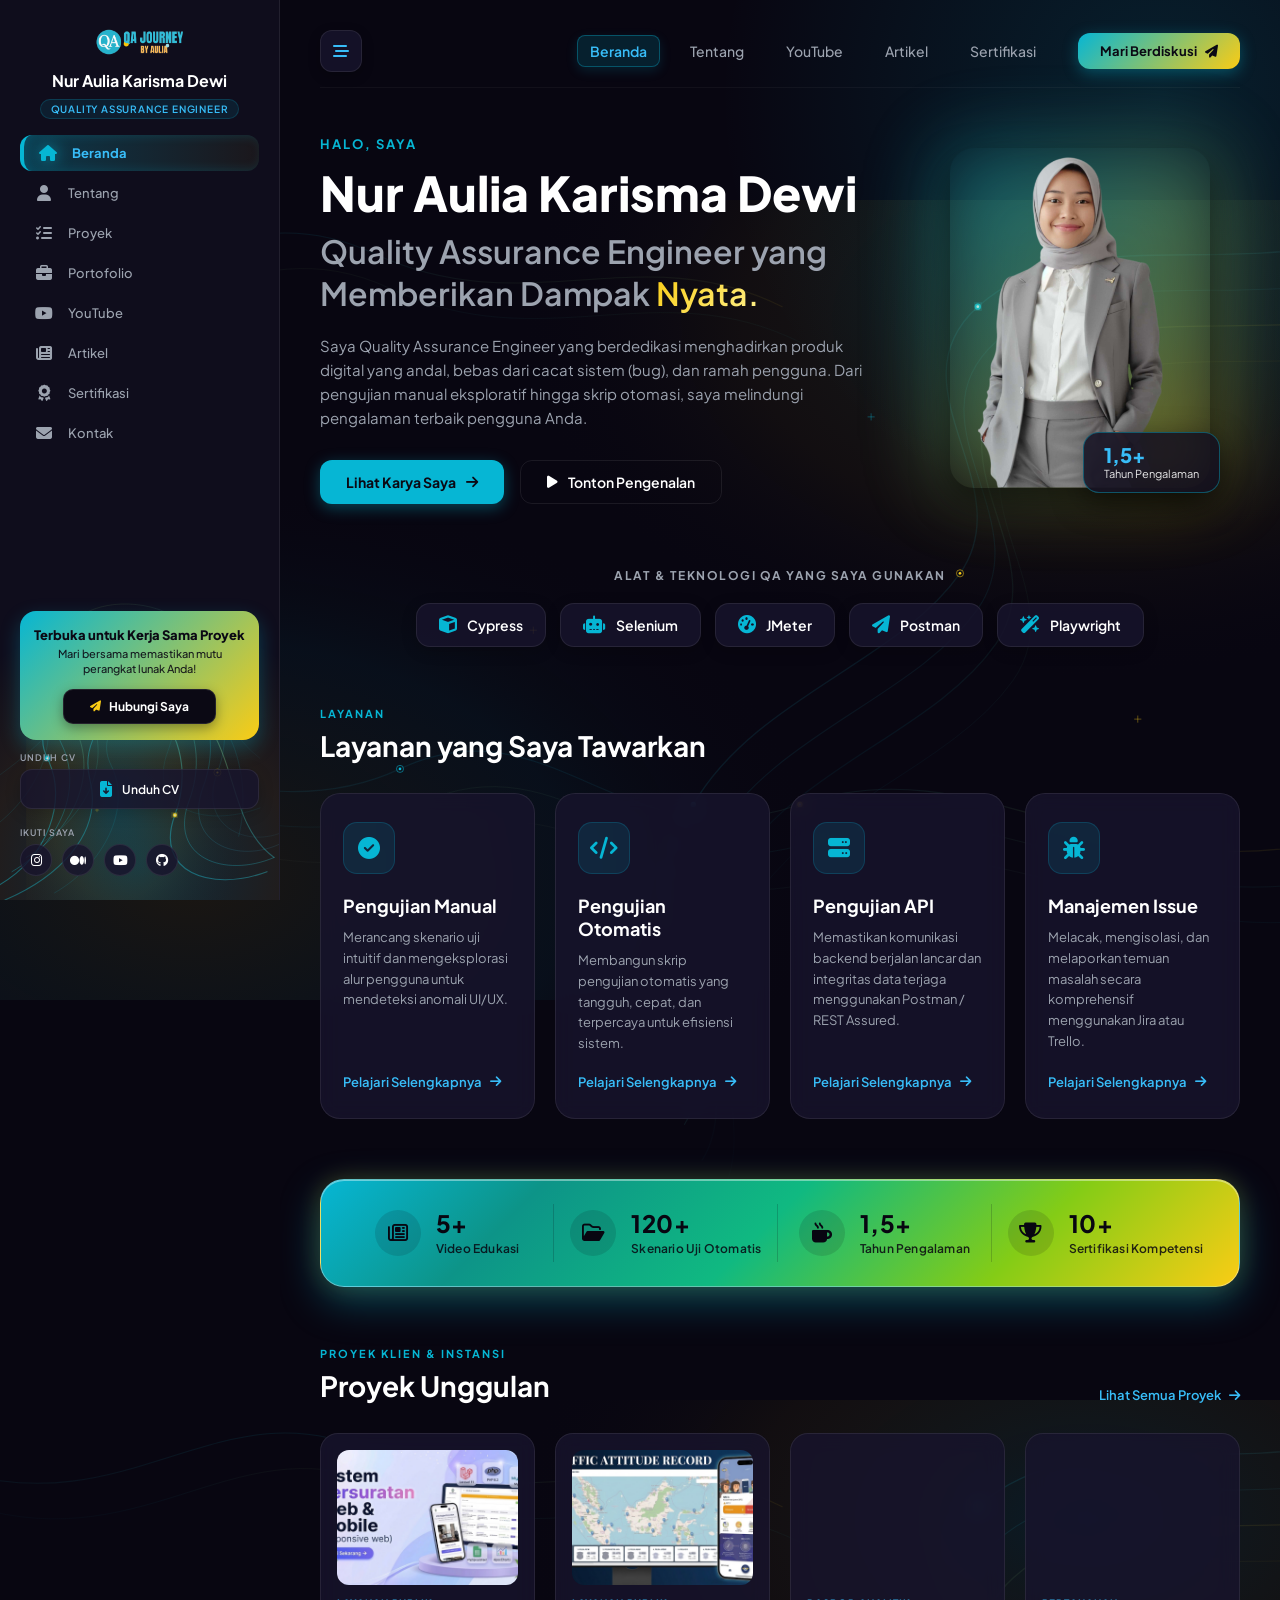
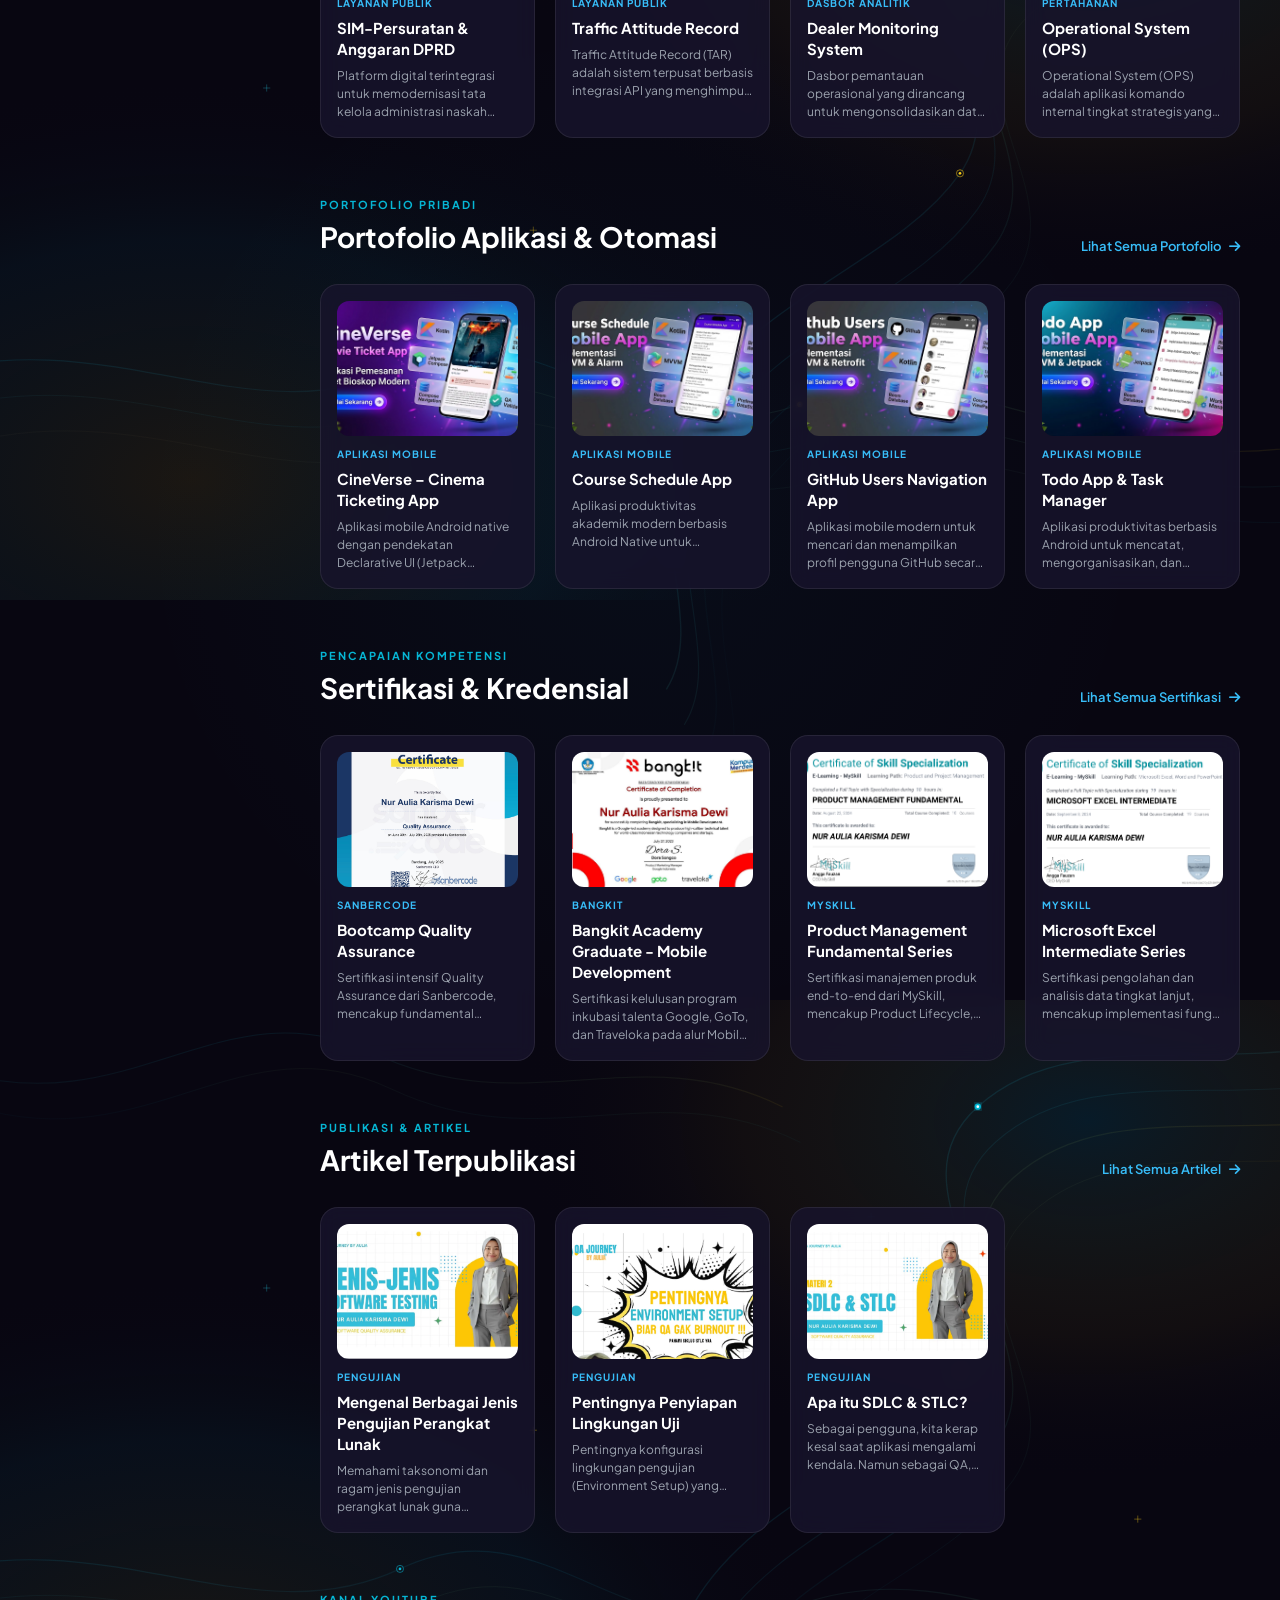
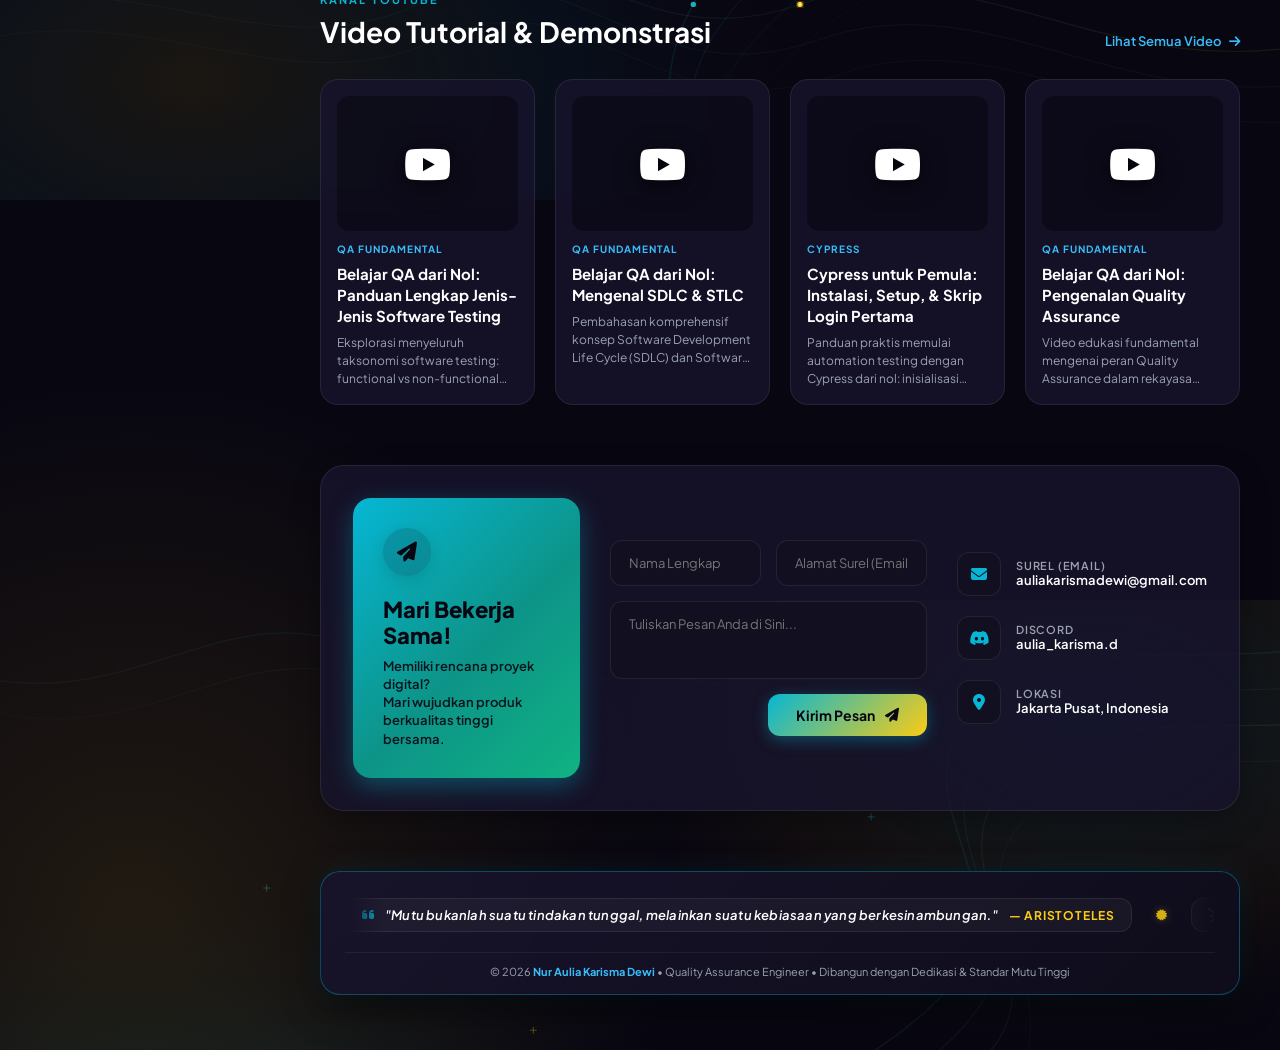
==== commit e77ef9ee: "refactor: standardisasi peran profesi menjadi Quality Assurance Engineer di seluruh halaman dan data" ====
--- a/index.html
+++ b/index.html
@@ -3,7 +3,7 @@
 <head>
     <meta charset="UTF-8">
     <meta name="viewport" content="width=device-width, initial-scale=1.0">
-    <title>Nur Aulia Karisma Dewi - Spesialis Jaminan Mutu Perangkat Lunak (QA)</title>
+    <title>Nur Aulia Karisma Dewi - Quality Assurance Engineer</title>
     <link rel="stylesheet" href="style.css">
     <!-- FontAwesome untuk ikon -->
     <link rel="stylesheet" href="https://cdnjs.cloudflare.com/ajax/libs/font-awesome/6.4.0/css/all.min.css">
@@ -26,7 +26,7 @@
                 <img src="Asset_img_Thubnile/QA Journey.png" alt="Logo" class="logo-img">
                 <div class="logo-text">
                     <h3>Nur Aulia Karisma Dewi</h3>
-                    <span>Spesialis Jaminan Mutu (QA)</span>
+                    <span>Quality Assurance Engineer</span>
                 </div>
             </div>
 
@@ -90,8 +90,8 @@
                 <div class="hero-text">
                     <span class="greeting">HALO, SAYA</span>
                     <h1>Nur Aulia Karisma Dewi</h1>
-                    <h2>Menjamin Mutu yang<br>Memberikan Dampak <span>Nyata.</span></h2>
-                    <p>Profesional Jaminan Mutu (Quality Assurance) yang berdedikasi menghadirkan produk digital yang andal, bebas dari cacat sistem (bug), dan ramah pengguna. Dari pengujian manual eksploratif hingga skrip otomasi, saya melindungi pengalaman terbaik pengguna Anda.</p>
+                    <h2>Quality Assurance Engineer yang<br>Memberikan Dampak <span>Nyata.</span></h2>
+                    <p>Saya Quality Assurance Engineer yang berdedikasi menghadirkan produk digital yang andal, bebas dari cacat sistem (bug), dan ramah pengguna. Dari pengujian manual eksploratif hingga skrip otomasi, saya melindungi pengalaman terbaik pengguna Anda.</p>
                     <div class="hero-buttons">
                         <a href="#portfolio-section" class="btn-primary">Lihat Karya Saya <i class="fa-solid fa-arrow-right"></i></a>
                         <a href="Modul/youtube.html" class="btn-secondary"><i class="fa-solid fa-play"></i> Tonton Pengenalan</a>
@@ -172,7 +172,7 @@
                 <div class="stat-item">
                     <i class="fa-solid fa-mug-hot"></i>
                     <div class="stat-info">
-                        <h3>2+</h3>
+                        <h3>1,5+</h3>
                         <p>Tahun Pengalaman</p>
                     </div>
                 </div>
@@ -362,7 +362,7 @@
                             <div class="marquee-item">
                                 <i class="fa-solid fa-robot marquee-icon"></i>
                                 <span class="marquee-quote">"Otomatiskan hal yang terduga, eksplorasi hal yang luar biasa."</span>
-                                <span class="marquee-author">— Filosofi Jaminan Mutu (QA)</span>
+                                <span class="marquee-author">— Filosofi Quality Assurance (QA)</span>
                             </div>
                             <div class="marquee-separator"><i class="fa-solid fa-certificate"></i></div>
                             <div class="marquee-item">
@@ -394,7 +394,7 @@
                             <div class="marquee-item">
                                 <i class="fa-solid fa-robot marquee-icon"></i>
                                 <span class="marquee-quote">"Otomatiskan hal yang terduga, eksplorasi hal yang luar biasa."</span>
-                                <span class="marquee-author">— Filosofi Jaminan Mutu (QA)</span>
+                                <span class="marquee-author">— Filosofi Quality Assurance (QA)</span>
                             </div>
                             <div class="marquee-separator"><i class="fa-solid fa-certificate"></i></div>
                             <div class="marquee-item">
@@ -407,7 +407,7 @@
                     </div>
 
                     <div class="footer-bottom-bar">
-                        <p>© 2026 <strong>Nur Aulia Karisma Dewi</strong> • Spesialis Jaminan Mutu Perangkat Lunak (QA) • Dibangun dengan Dedikasi & Standar Mutu Tinggi</p>
+                        <p>© 2026 <strong>Nur Aulia Karisma Dewi</strong> • Quality Assurance Engineer • Dibangun dengan Dedikasi & Standar Mutu Tinggi</p>
                     </div>
                 </footer>
             </div>
